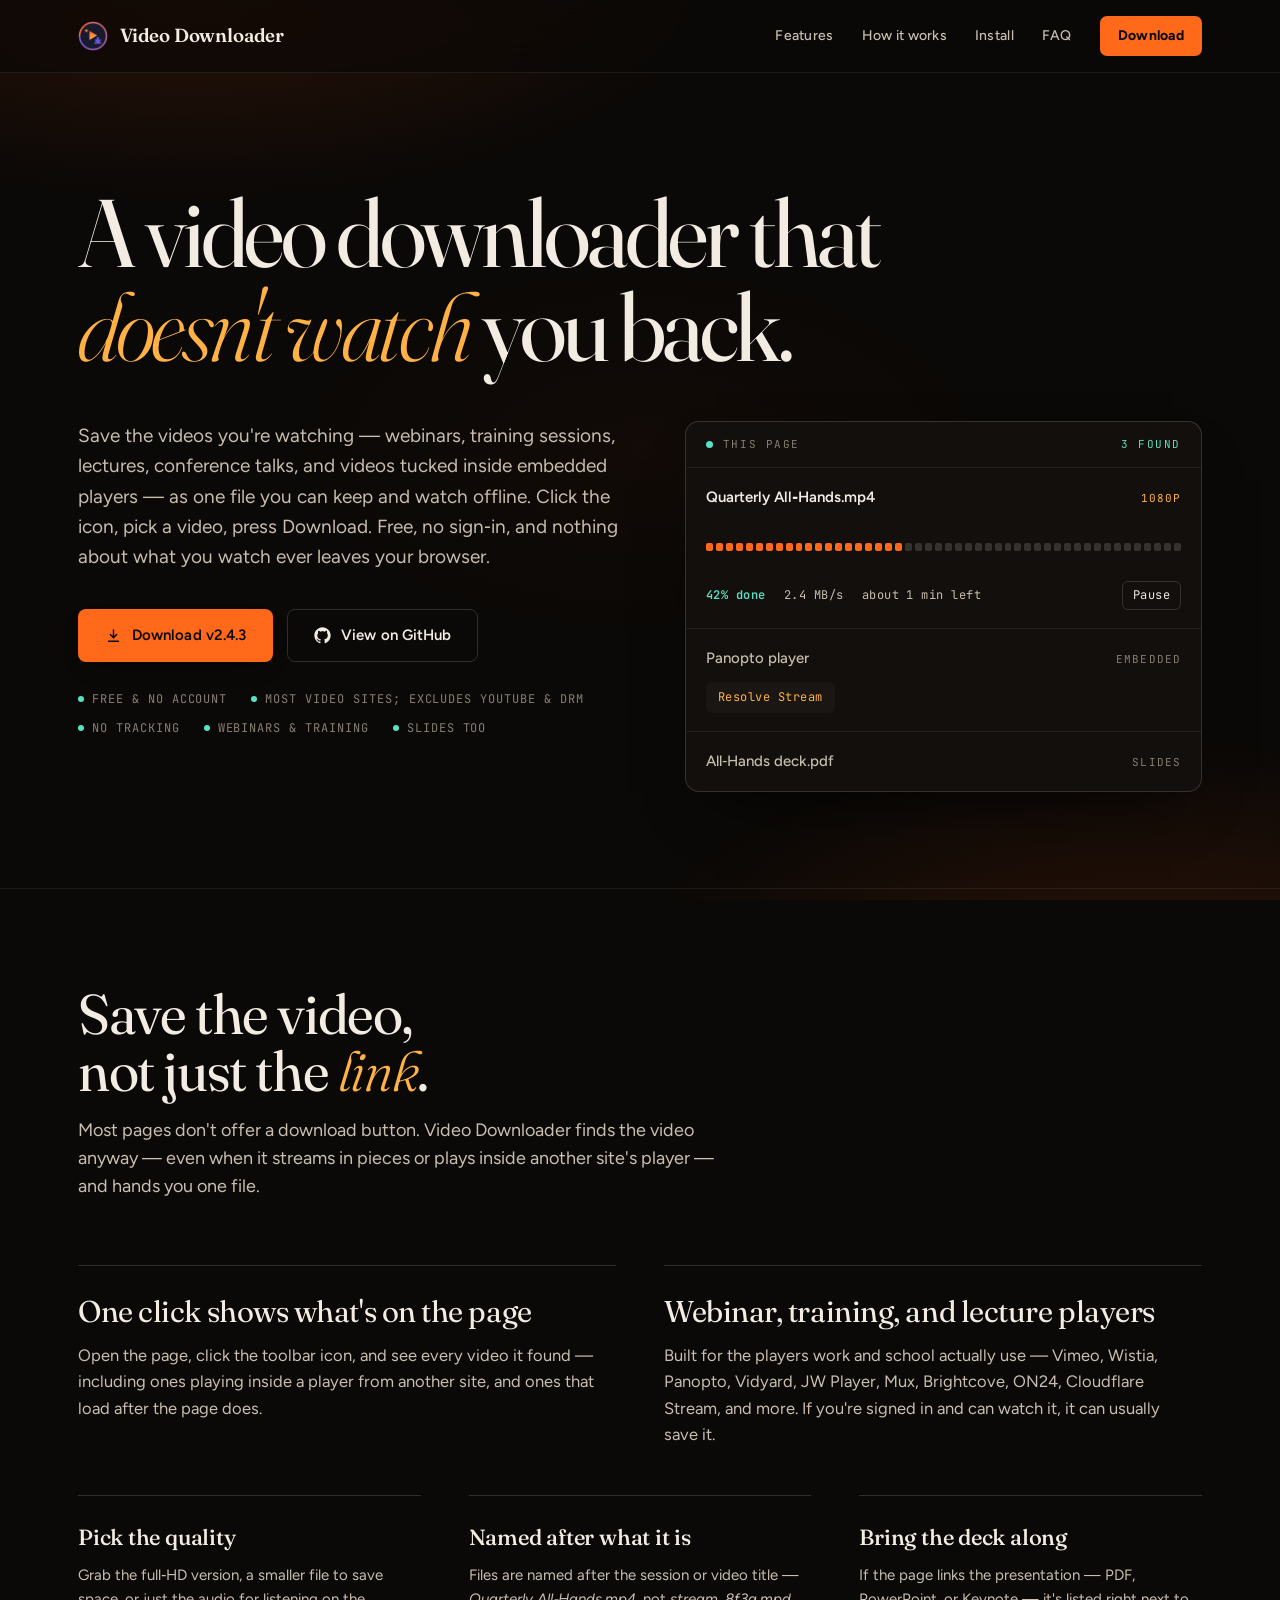
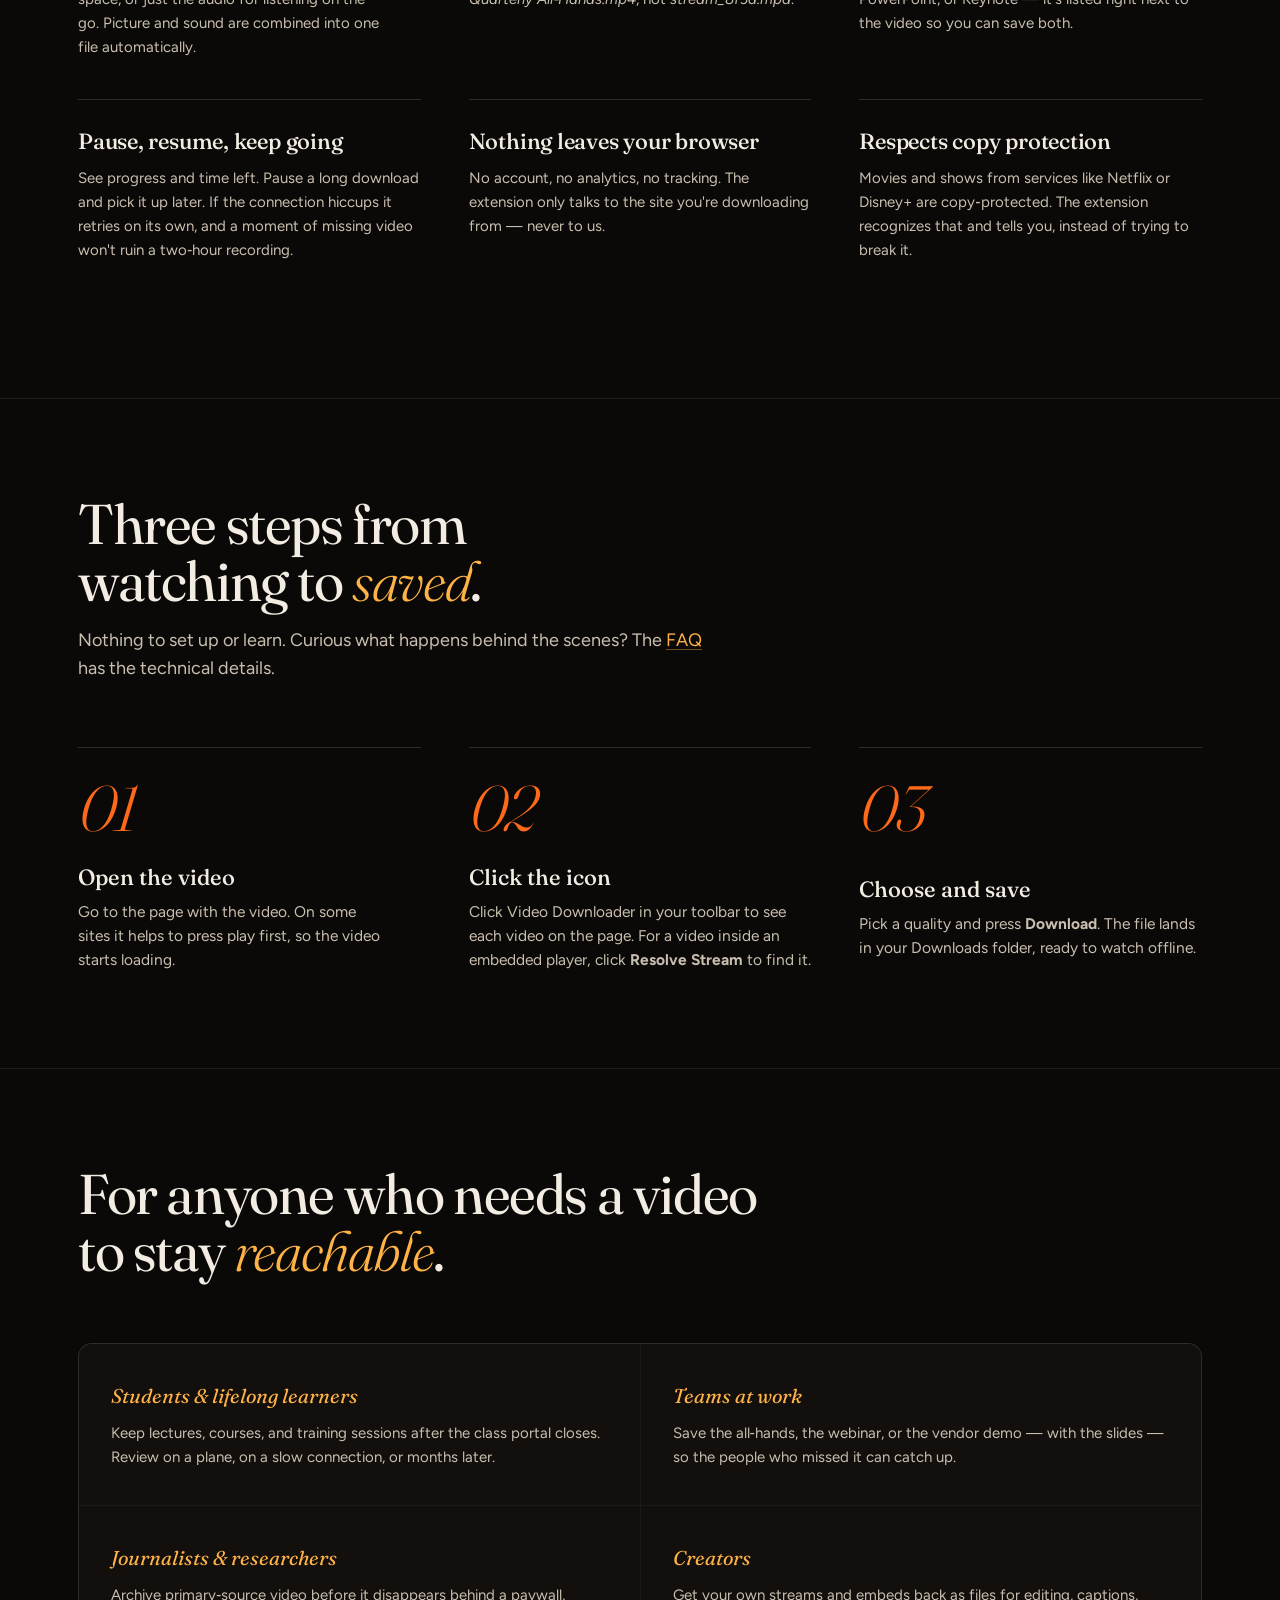
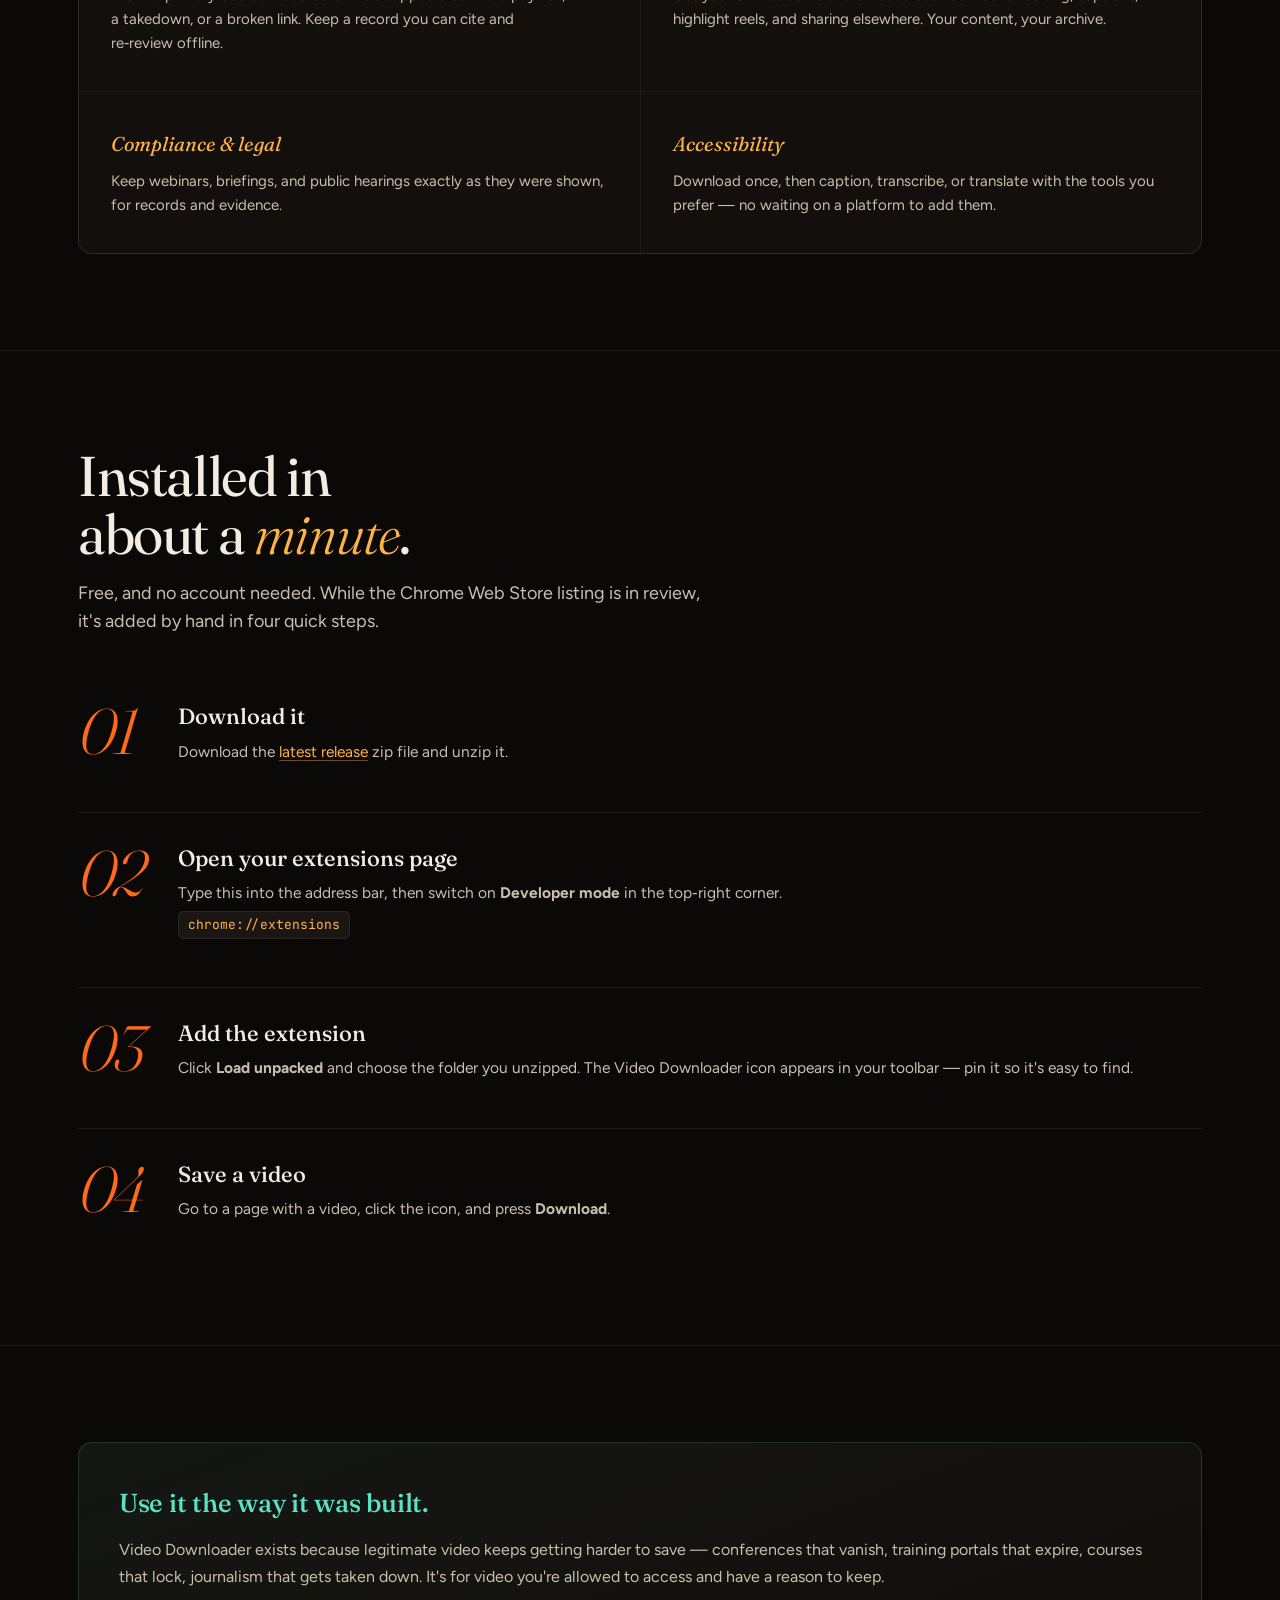
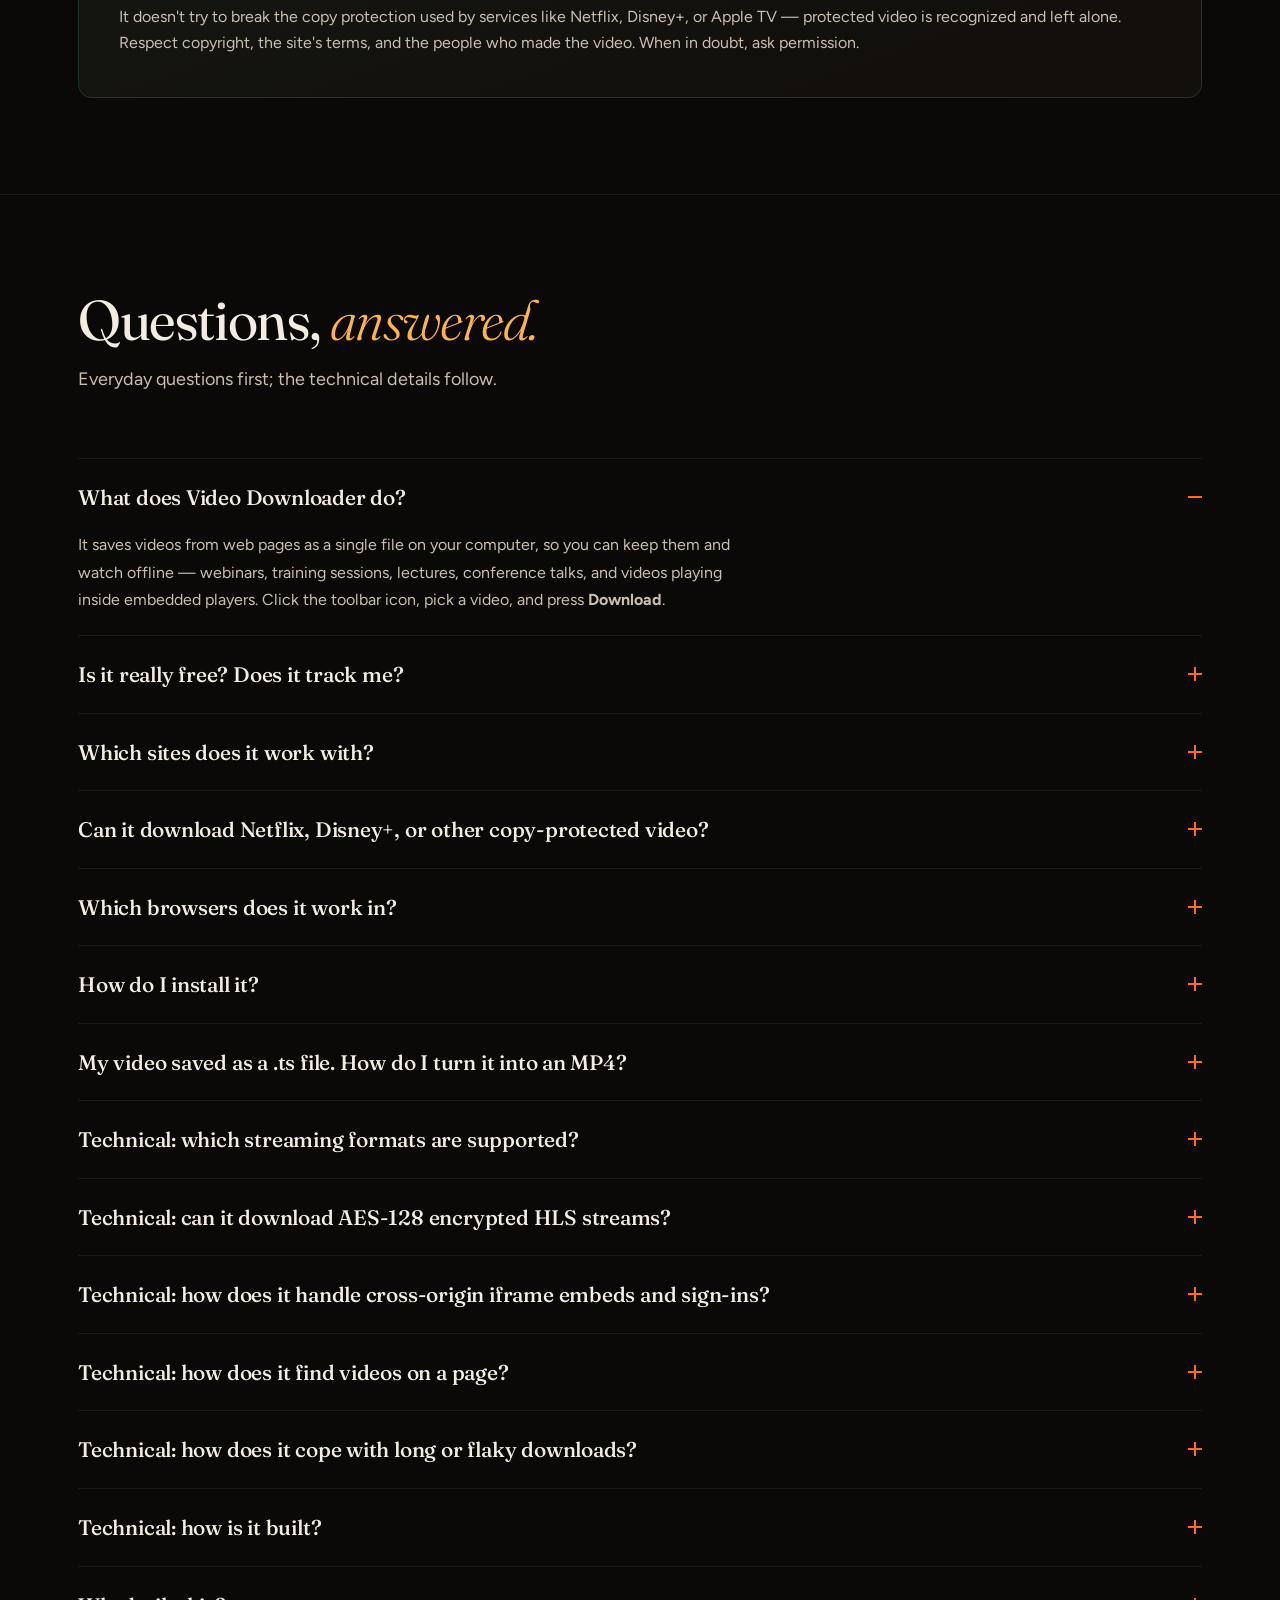
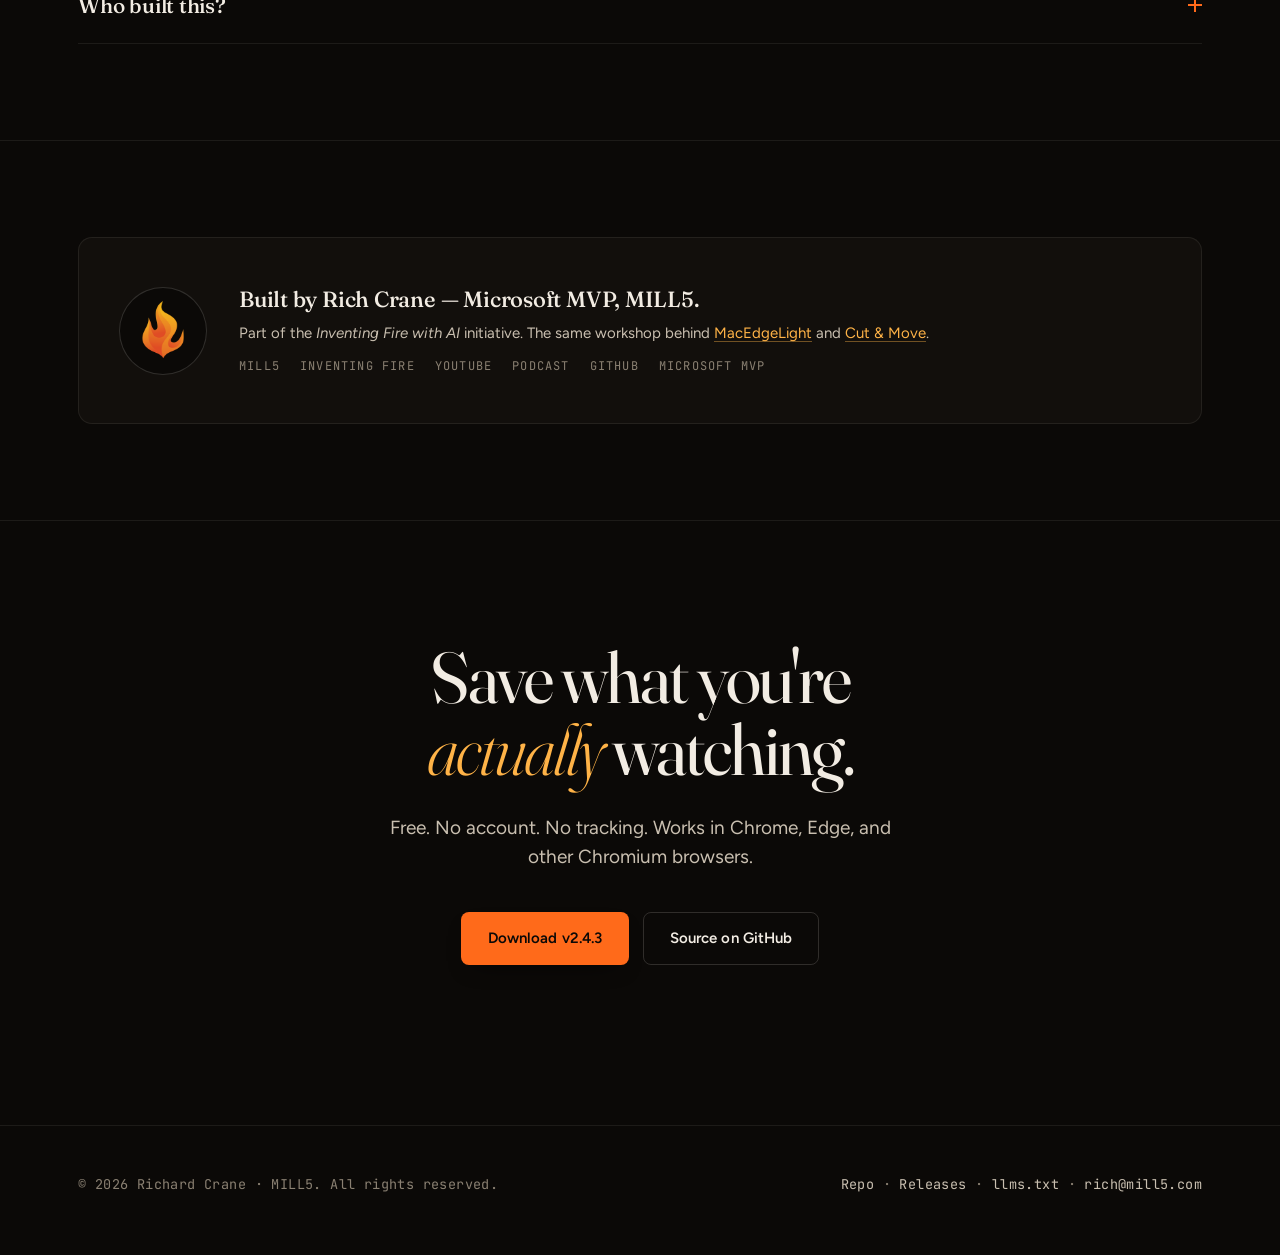
==== docs/index.html @ 234db811 "Update site dateModified and sitemap lastmod for v2.4.3" ====
<!doctype html>
<html lang="en">
<head>
<meta charset="UTF-8">
<meta name="viewport" content="width=device-width, initial-scale=1.0">
<meta name="color-scheme" content="dark">

<!-- Primary SEO -->
<title>Video Downloader — Save Videos From Web Pages, Free & Private | Chrome Extension by Rich Crane</title>
<meta name="description" content="Free Chrome extension that saves the videos you watch on the web — webinars, training sessions, lectures, and embedded players like Vimeo, Wistia, and Panopto — as one file you can keep and watch offline. No account, no tracking. Built by Microsoft MVP Rich Crane.">
<meta name="keywords" content="video downloader, chrome extension video downloader, HLS downloader, m3u8 downloader, DASH downloader, mpd downloader, AES-128 HLS decryption, iframe video download, Medius video downloader, ON24 video downloader, DASH to MP4, mpd to mp4, Vimeo embed downloader, Mux stream downloader, Wistia downloader, Brightcove downloader, HLS to MP4, video stream capture, offline video archive, manifest v3 extension, Widevine detection, PlayReady detection, FairPlay detection, Rich Crane, Richard Crane, MILL5, Inventing Fire with AI, Microsoft MVP">
<meta name="author" content="Richard Crane">
<meta name="robots" content="index, follow, max-snippet:-1, max-image-preview:large, max-video-preview:-1">
<meta name="theme-color" content="#0b0907">
<meta name="application-name" content="Video Downloader">
<link rel="canonical" href="https://chiefinnovator.github.io/videodownloader/">
<link rel="sitemap" type="application/xml" href="https://chiefinnovator.github.io/videodownloader/sitemap.xml">
<link rel="alternate" type="text/plain" title="llms.txt" href="https://chiefinnovator.github.io/videodownloader/llms.txt">

<!-- Geo / Language targeting -->
<link rel="alternate" hreflang="en" href="https://chiefinnovator.github.io/videodownloader/">
<link rel="alternate" hreflang="x-default" href="https://chiefinnovator.github.io/videodownloader/">
<meta name="geo.region" content="US">
<meta name="geo.placename" content="United States">
<meta name="language" content="en">

<!-- Favicons -->
<link rel="icon" type="image/png" sizes="128x128" href="icons/icon128.png">
<link rel="icon" type="image/png" sizes="48x48" href="icons/icon48.png">
<link rel="icon" type="image/png" sizes="16x16" href="icons/icon16.png">
<link rel="apple-touch-icon" href="icons/icon128.png">

<!-- Open Graph -->
<meta property="og:type" content="website">
<meta property="og:site_name" content="Video Downloader">
<meta property="og:title" content="Video Downloader — Save Videos From Web Pages, Free & Private">
<meta property="og:description" content="Save webinars, training sessions, lectures, and embedded videos as one offline file. Free Chrome extension — no account, no tracking. By Rich Crane.">
<meta property="og:url" content="https://chiefinnovator.github.io/videodownloader/">
<meta property="og:image" content="https://chiefinnovator.github.io/videodownloader/images/og-card.png">
<meta property="og:image:secure_url" content="https://chiefinnovator.github.io/videodownloader/images/og-card.png">
<meta property="og:image:type" content="image/png">
<meta property="og:image:width" content="1200">
<meta property="og:image:height" content="630">
<meta property="og:image:alt" content="Video Downloader — Chrome extension capturing HLS and DASH streams, by Rich Crane, MILL5, Inventing Fire with AI.">
<meta property="og:locale" content="en_US">

<!-- Twitter Card -->
<meta name="twitter:card" content="summary_large_image">
<meta name="twitter:site" content="@chiefinnovator">
<meta name="twitter:creator" content="@chiefinnovator">
<meta name="twitter:title" content="Video Downloader — Save Videos From Web Pages, Free & Private">
<meta name="twitter:description" content="Save webinars, training sessions, lectures, and embedded videos as one offline file. Free Chrome extension — no account, no tracking. By Rich Crane.">
<meta name="twitter:image" content="https://chiefinnovator.github.io/videodownloader/images/og-card.png">
<meta name="twitter:image:alt" content="Video Downloader — Chrome extension capturing HLS and DASH streams.">

<!-- Structured Data: SoftwareApplication -->
<script type="application/ld+json">
{
  "@context": "https://schema.org",
  "@type": "SoftwareApplication",
  "name": "Video Downloader",
  "alternateName": "Inventing Fire Video Downloader",
  "description": "A Chrome (Manifest V3) extension that detects HTML5 video, HLS (.m3u8), DASH (.mpd), AES‑128 encrypted streams, fMP4/CMAF HLS, and cross‑origin iframe embeds — resolving Vimeo, Wistia, JW Player, Mux, Cloudflare Stream, Vidyard, and Panopto embeds through each platform's own player API — then downloads them for offline viewing. Includes segment‑level progress, automatic retries that skip a briefly unavailable segment, pause/resume/cancel, JWT and cookie authentication forwarding, and DRM detection for Widevine, PlayReady, and FairPlay.",
  "softwareVersion": "2.4.3",
  "applicationCategory": "BrowserApplication",
  "applicationSubCategory": "Chrome Extension",
  "operatingSystem": "Chrome 114+, Edge 114+, Brave, Arc, Vivaldi (any Chromium browser supporting Manifest V3)",
  "offers": {
    "@type": "Offer",
    "price": "0",
    "priceCurrency": "USD"
  },
  "author": {
    "@type": "Person",
    "name": "Richard Crane",
    "url": "https://mill5.com",
    "sameAs": [
      "https://mvp.microsoft.com/en-US/MVP/profile/10ce0bc0-7536-43f6-b28c-e9601a4a0d0d",
      "https://github.com/ChiefInnovator",
      "https://www.inventingfirewith.ai"
    ]
  },
  "publisher": {
    "@type": "Organization",
    "name": "MILL5",
    "url": "https://mill5.com"
  },
  "url": "https://chiefinnovator.github.io/videodownloader/",
  "downloadUrl": "https://github.com/ChiefInnovator/videodownloader/releases/latest",
  "installUrl": "https://chiefinnovator.github.io/videodownloader/#install",
  "releaseNotes": "https://github.com/ChiefInnovator/videodownloader/releases/tag/v2.4.3",
  "fileSize": "68 KB",
  "isAccessibleForFree": true,
  "datePublished": "2026-03-26",
  "dateModified": "2026-11-02",
  "softwareRequirements": "Chromium 114+ with Manifest V3 support",
  "featureList": [
    "Automatic HTML5 <video> element detection",
    "HLS (.m3u8) master and media playlist parsing",
    "fMP4 / CMAF HLS (EXT-X-MAP) saved as MP4, plus byte‑range (EXT-X-BYTERANGE) segments",
    "Platform API resolution for Vimeo, Wistia, JW Player, Mux, Cloudflare Stream, Vidyard, and Panopto embeds",
    "Signed‑URL CDN support: playlist tokens carried to segment and key requests",
    "Resilient downloads: retries with backoff, skips a briefly unavailable segment, strips Anvato/Uplynk ad segments",
    "Player‑config detection: JW Player, Video.js, Flowplayer, Next.js and Nuxt page data, <mux-player>, JSON‑LD embedUrl, twitter:player:stream",
    "Session‑titled filenames and linked slide‑deck downloads",
    "Audio‑only download (.m4a) from DASH streams, no re‑encoding",
    "Copy a video's direct link to the clipboard",
    "DASH (.mpd) parsing with video and audio muxed into a single MP4 (no re‑encoding)",
    "AES‑128 CBC segment decryption via Web Crypto API",
    "Cross‑origin iframe embed resolution with frame-scoped network discovery (Medius, ON24, Vimeo, Mux, Wistia, Brightcove, JW Player, Cloudflare Stream, Vidyard, Panopto)",
    "JWT token and session cookie authentication forwarding",
    "DRM detection for Widevine, PlayReady, FairPlay (skd://), and Adobe Access — detected and refused, never circumvented",
    "Quality selection for multi‑variant HLS and multi‑representation DASH",
    "Segment‑level download progress with pause, resume, and cancel",
    "SPA‑compatible detection via MutationObserver",
    "Configurable default format, quality, and download location",
    "No telemetry, no analytics, no third‑party dependencies"
  ]
}
</script>

<!-- Structured Data: Person -->
<script type="application/ld+json">
{
  "@context": "https://schema.org",
  "@type": "Person",
  "name": "Richard Crane",
  "givenName": "Richard",
  "familyName": "Crane",
  "alternateName": "Rich Crane",
  "jobTitle": "Microsoft MVP, Founder & Chief AI Officer at MILL5",
  "description": "Microsoft Most Valuable Professional and Founder of MILL5, a software consultancy specializing in cloud, AI, and developer tooling. Host of the Inventing Fire with AI podcast.",
  "url": "https://mill5.com",
  "sameAs": [
    "https://mill5.com",
    "https://www.inventingfirewith.ai",
    "https://mvp.microsoft.com/en-US/MVP/profile/10ce0bc0-7536-43f6-b28c-e9601a4a0d0d",
    "https://github.com/ChiefInnovator",
    "https://www.youtube.com/@InventingFirewithAI",
    "https://podcasts.apple.com/us/podcast/inventing-fire-with-ai/id1814411467"
  ],
  "worksFor": {
    "@type": "Organization",
    "name": "MILL5",
    "url": "https://mill5.com"
  },
  "award": "Microsoft Most Valuable Professional"
}
</script>

<!-- Structured Data: Organization -->
<script type="application/ld+json">
{
  "@context": "https://schema.org",
  "@type": "Organization",
  "name": "MILL5",
  "url": "https://mill5.com",
  "founder": { "@type": "Person", "name": "Richard Crane" },
  "description": "Software consultancy specializing in cloud, AI, and developer tooling."
}
</script>

<!-- Structured Data: FAQPage (AEO) -->
<script type="application/ld+json">
{
  "@context": "https://schema.org",
  "@type": "FAQPage",
  "mainEntity": [
    {
      "@type": "Question",
      "name": "What does Video Downloader do?",
      "acceptedAnswer": {
        "@type": "Answer",
        "text": "It saves videos from web pages as a single file on your computer, so you can keep them and watch offline — webinars, training sessions, lectures, conference talks, and videos playing inside embedded players. Click the toolbar icon, pick a video, and press Download."
      }
    },
    {
      "@type": "Question",
      "name": "Is it really free? Does it track me?",
      "acceptedAnswer": {
        "@type": "Answer",
        "text": "It's free, with no account, no ads, no analytics, and no tracking. Nothing about what you watch is sent anywhere — the extension only talks to the site you're downloading from, and everything else happens inside your browser. There is no server owned by the developer."
      }
    },
    {
      "@type": "Question",
      "name": "Which sites does it work with?",
      "acceptedAnswer": {
        "@type": "Answer",
        "text": "Most sites that play video right in the page, plus the embedded players common at work and school: Vimeo, Wistia, Panopto, Vidyard, JW Player, Mux, Brightcove, ON24, Cloudflare Stream, Microsoft Medius, and others. If you're signed in and can watch it, it can usually save it. YouTube isn't supported."
      }
    },
    {
      "@type": "Question",
      "name": "Can it download Netflix, Disney+, or other copy‑protected video?",
      "acceptedAnswer": {
        "@type": "Answer",
        "text": "No. Those services use copy protection (DRM such as Widevine, PlayReady, and FairPlay). Video Downloader recognizes it and tells you the video can't be saved — it never tries to get around it. It's meant for video you're allowed to access and have a reason to keep."
      }
    },
    {
      "@type": "Question",
      "name": "Which browsers does it work in?",
      "acceptedAnswer": {
        "@type": "Answer",
        "text": "Google Chrome and Microsoft Edge (version 114 or newer), plus Brave, Arc, Vivaldi, Opera, and other Chromium‑based browsers. Firefox and Safari aren't supported yet."
      }
    },
    {
      "@type": "Question",
      "name": "How do I install it?",
      "acceptedAnswer": {
        "@type": "Answer",
        "text": "Download the latest videodownloader-vX.Y.Z.zip from GitHub Releases and unzip it. Open chrome://extensions, turn on Developer mode, click Load unpacked, and choose the unzipped folder. The Video Downloader icon appears in your toolbar. A Chrome Web Store listing is in review."
      }
    },
    {
      "@type": "Question",
      "name": "My video saved as a .ts file. How do I turn it into an MP4?",
      "acceptedAnswer": {
        "@type": "Answer",
        "text": "Some streams save as MPEG‑TS (.ts); most players, such as VLC, open them as‑is. Other streams, including DASH and fMP4/CMAF HLS, save straight to MP4. To convert a .ts file without losing quality, run ffmpeg -i input.ts -c copy output.mp4 — it repackages the file in seconds without re‑encoding."
      }
    },
    {
      "@type": "Question",
      "name": "Technical: which streaming formats are supported?",
      "acceptedAnswer": {
        "@type": "Answer",
        "text": "HLS (.m3u8) master and media playlists, including fMP4/CMAF playlists with #EXT-X-MAP init segments (saved as MP4) and #EXT-X-BYTERANGE segments fetched with HTTP Range requests. DASH (.mpd) with SegmentTemplate, SegmentTimeline, SegmentList, and SegmentBase — the chosen video representation and the best audio track are muxed into a single fragmented MP4 in the browser, with no re‑encoding and no ffmpeg. Direct files (MP4, WebM, and others) download as‑is. For live HLS, the segments currently in the playlist window are captured."
      }
    },
    {
      "@type": "Question",
      "name": "Technical: can it download AES‑128 encrypted HLS streams?",
      "acceptedAnswer": {
        "@type": "Answer",
        "text": "Yes. When a playlist declares #EXT-X-KEY METHOD=AES-128, the extension fetches the key, takes the IV from the playlist or derives it from the media sequence number, and decrypts each segment with AES‑CBC through the browser's Web Crypto API (crypto.subtle) — no WASM, no server. SAMPLE‑AES, FairPlay skd:// keys, PlayReady/Widevine KEYFORMATs, and Adobe Access (#EXT-X-FAXS-CM) are treated as DRM and refused."
      }
    },
    {
      "@type": "Question",
      "name": "Technical: how does it handle cross‑origin iframe embeds and sign‑ins?",
      "acceptedAnswer": {
        "@type": "Answer",
        "text": "The content script runs in every frame and classifies each <iframe> by domain (Medius, ON24, Vimeo, Mux, Wistia, Brightcove, JW Player, Cloudflare Stream, Vidyard, Panopto, and more) and by path (/embed/, /video/, /player/). For Vimeo, Wistia, JW Player, Mux, Cloudflare Stream, Vidyard, and Panopto it asks the platform's own public player API for the manifest — the approach the open‑source yt‑dlp project uses — fetched from inside the embed's frame so the platform sees its own cookies and origin. Otherwise it falls back to manifests captured from network traffic, then to parsing the embed page's HTML. JWT tokens from the iframe URL and session cookies (chrome.cookies) are forwarded on manifest, segment, and key requests; tokens stay in memory only."
      }
    },
    {
      "@type": "Question",
      "name": "Technical: how does it find videos on a page?",
      "acceptedAnswer": {
        "@type": "Answer",
        "text": "In layers: network interception (chrome.webRequest) of video MIME types and .m3u8/.mpd manifests; <video>, <source>, <object>, and <embed> elements; og:video (including extension‑less URLs typed by og:video:type), twitter:player:stream, and JSON‑LD VideoObject contentUrl/embedUrl; data-* attributes; media URLs in inline player setup code (JW Player, Video.js, Flowplayer) and framework data (Next.js __NEXT_DATA__, Nuxt); and <mux-player> elements. A MutationObserver re‑scans single‑page apps and lazy‑loaded players."
      }
    },
    {
      "@type": "Question",
      "name": "Technical: how does it cope with long or flaky downloads?",
      "acceptedAnswer": {
        "@type": "Answer",
        "text": "Segments download six at a time through a fetch‑strategy chain (page context, content script, then service worker). Each segment retries up to five times with exponential backoff capped at 20 seconds. A segment that stays unavailable is skipped and reported instead of failing the whole file — never the first segment or an init segment, and at most 10% of a download. When a CDN signs only the playlist URL, its query‑string token is carried onto segment and key requests. Anvato and Uplynk ad segments are dropped. Downloads can be paused, resumed, and cancelled."
      }
    },
    {
      "@type": "Question",
      "name": "Technical: how is it built?",
      "acceptedAnswer": {
        "@type": "Answer",
        "text": "A Chrome Manifest V3 extension in plain JavaScript ES modules — no build step, no npm dependencies. A content script detects media in every frame; the service worker intercepts network traffic, resolves embeds, parses HLS and DASH manifests, and orchestrates downloads; a segment downloader fetches, decrypts, and assembles; a small JS muxer combines DASH video and audio into one MP4; chrome.downloads saves the result. See ARCHITECTURE.md for the full design."
      }
    },
    {
      "@type": "Question",
      "name": "Who built this?",
      "acceptedAnswer": {
        "@type": "Answer",
        "text": "Video Downloader was built by Rich Crane, a Microsoft Most Valuable Professional, Founder and Chief AI Officer of MILL5, and host of the Inventing Fire with AI podcast. It is part of the Inventing Fire with AI initiative exploring what can be built with AI‑assisted development."
      }
    }
  ]
}
</script>

<!-- Structured Data: HowTo (AEO) -->
<script type="application/ld+json">
{
  "@context": "https://schema.org",
  "@type": "HowTo",
  "name": "How to download a cross‑origin iframe video stream with Video Downloader",
  "description": "Steps to detect and download a video embedded via a cross‑origin iframe (Medius, ON24, Vimeo, Mux, Wistia, Brightcove) using the Video Downloader Chrome extension.",
  "step": [
    { "@type": "HowToStep", "position": 1, "name": "Install", "text": "Download the latest release zip from GitHub Releases, unzip it, and load the folder with Load unpacked at chrome://extensions (Developer mode on)." },
    { "@type": "HowToStep", "position": 2, "name": "Navigate", "text": "Open the page containing the embedded video and click the Video Downloader toolbar icon." },
    { "@type": "HowToStep", "position": 3, "name": "Resolve", "text": "Under Embedded Streams, click Resolve Stream. The extension parses the embed, forwards your session cookies and any JWT token in the iframe URL, and expands the manifest." },
    { "@type": "HowToStep", "position": 4, "name": "Select quality", "text": "Pick a variant from the quality dropdown. If DRM is detected, the extension warns you and stops." },
    { "@type": "HowToStep", "position": 5, "name": "Download", "text": "Click Download. Watch segment‑level progress — pause, resume, or cancel at any time. The final file saves as .ts (HLS) or .mp4 (DASH, video and audio muxed)." }
  ]
}
</script>

<!-- Structured Data: BreadcrumbList -->
<script type="application/ld+json">
{
  "@context": "https://schema.org",
  "@type": "BreadcrumbList",
  "itemListElement": [
    { "@type": "ListItem", "position": 1, "name": "Inventing Fire with AI", "item": "https://www.inventingfirewith.ai/" },
    { "@type": "ListItem", "position": 2, "name": "Video Downloader", "item": "https://chiefinnovator.github.io/videodownloader/" }
  ]
}
</script>

<!-- Fonts: editorial serif display + neutral sans body + mono -->
<link rel="preconnect" href="https://fonts.googleapis.com">
<link rel="preconnect" href="https://fonts.gstatic.com" crossorigin>
<link href="https://fonts.googleapis.com/css2?family=Fraunces:ital,opsz,wght@0,9..144,300..900;1,9..144,300..900&family=Figtree:wght@300;400;500;600;700;800&family=JetBrains+Mono:wght@400;500;600&display=swap" rel="stylesheet">

<style>
  :root {
    --ink: #0b0907;
    --ink-2: #120f0c;
    --ink-3: #1a1613;
    --bone: #f2ece3;
    --bone-dim: #c9bfb0;
    --bone-faint: #8a8072;
    --ember: #ff6a1a;
    --ember-2: #ffb347;
    --ember-deep: #c7430c;
    --signal: #5ae2c6;
    --line: rgba(242, 236, 227, 0.08);
    --line-strong: rgba(242, 236, 227, 0.16);
    --serif: "Fraunces", "Iowan Old Style", "Palatino", "Times New Roman", serif;
    --sans: "Figtree", -apple-system, BlinkMacSystemFont, system-ui, sans-serif;
    --mono: "JetBrains Mono", ui-monospace, "SF Mono", Menlo, Consolas, monospace;
  }

  * { box-sizing: border-box; }
  html { scroll-behavior: smooth; -webkit-text-size-adjust: 100%; }
  body {
    margin: 0;
    font-family: var(--sans);
    background: var(--ink);
    color: var(--bone);
    line-height: 1.55;
    font-size: 17px;
    -webkit-font-smoothing: antialiased;
    text-rendering: optimizeLegibility;
    overflow-x: hidden;
  }

  /* Film grain + scanline atmosphere */
  body::before {
    content: "";
    position: fixed;
    inset: 0;
    background:
      radial-gradient(ellipse 70% 50% at 15% -10%, rgba(199, 67, 12, 0.22), transparent 65%),
      radial-gradient(ellipse 60% 40% at 90% 110%, rgba(199, 67, 12, 0.18), transparent 70%),
      radial-gradient(ellipse 40% 30% at 50% 50%, rgba(199, 67, 12, 0.04), transparent 70%);
    pointer-events: none;
    z-index: 0;
  }
  body::after {
    content: "";
    position: fixed;
    inset: 0;
    background-image:
      repeating-linear-gradient(
        to bottom,
        transparent 0px,
        transparent 2px,
        rgba(0, 0, 0, 0.18) 3px,
        transparent 4px
      );
    mix-blend-mode: overlay;
    pointer-events: none;
    opacity: 0.35;
    z-index: 2;
  }

  main, nav, footer { position: relative; z-index: 1; }
  a { color: inherit; }
  main p a {
    color: var(--ember-2);
    text-decoration-color: rgba(255, 179, 71, 0.4);
    text-underline-offset: 3px;
    transition: text-decoration-color 0.2s;
  }
  main p a:hover { text-decoration-color: var(--ember-2); }
  :focus-visible {
    outline: 2px solid var(--ember-2);
    outline-offset: 3px;
    border-radius: 4px;
  }
  h1, h2, h3, h4 { text-wrap: balance; }
  p { text-wrap: pretty; }

  .skip-link {
    position: absolute;
    left: 16px;
    top: -60px;
    z-index: 100;
    padding: 10px 16px;
    background: var(--bone);
    color: var(--ink);
    border-radius: 6px;
    font-weight: 600;
    text-decoration: none;
  }
  .skip-link:focus { top: 12px; }
  #top { scroll-margin-top: 90px; }

  .container {
    max-width: 1180px;
    margin: 0 auto;
    padding: 0 28px;
  }

  /* Nav */
  nav {
    position: sticky;
    top: 0;
    z-index: 50;
    backdrop-filter: saturate(160%) blur(18px);
    -webkit-backdrop-filter: saturate(160%) blur(18px);
    background: rgba(11, 9, 7, 0.72);
    border-bottom: 1px solid var(--line);
  }
  .nav-inner {
    display: flex;
    align-items: center;
    justify-content: space-between;
    padding-block: 16px;
  }
  .logo {
    display: flex;
    align-items: center;
    gap: 12px;
    font-family: var(--serif);
    font-weight: 600;
    font-variation-settings: "opsz" 32;
    letter-spacing: -0.01em;
    font-size: 19px;
    text-decoration: none;
    color: var(--bone);
  }
  .logo-mark {
    width: 30px; height: 30px;
    display: block;
    border-radius: 50%;
  }
  .nav-links { display: flex; gap: 28px; align-items: center; }
  .nav-links a {
    color: var(--bone-dim);
    text-decoration: none;
    font-size: 14px;
    font-weight: 500;
    letter-spacing: 0.02em;
    transition: color 0.2s;
  }
  .nav-links a:hover { color: var(--bone); }
  .nav-cta {
    background: var(--ember);
    color: var(--ink) !important;
    padding: 9px 18px;
    border-radius: 7px;
    font-weight: 700 !important;
    transition: background 0.2s;
  }
  .nav-cta:hover { background: var(--ember-2); }
  @media (max-width: 780px) {
    .nav-links a:not(.nav-cta) { display: none; }
  }

  /* Hero */
  .hero {
    padding: 112px 0 96px;
    position: relative;
  }
  .hero h1 {
    font-family: var(--serif);
    font-variation-settings: "opsz" 144, "SOFT" 0;
    font-size: clamp(44px, 8vw, 96px);
    font-weight: 400;
    line-height: 0.98;
    letter-spacing: -0.035em;
    margin: 0 0 48px;
    color: var(--bone);
  }
  .hero h1 em {
    font-style: italic;
    font-weight: 300;
    color: var(--ember-2);
  }
  .hero-grid {
    display: grid;
    grid-template-columns: minmax(0, 1.05fr) minmax(0, 1fr);
    gap: 64px;
    align-items: start;
  }
  .hero-sub {
    font-family: var(--sans);
    font-size: clamp(17px, 1.6vw, 19px);
    font-weight: 400;
    color: var(--bone-dim);
    max-width: 60ch;
    margin: 0 0 36px;
    line-height: 1.6;
  }
  .hero-cta {
    display: flex;
    gap: 14px;
    flex-wrap: wrap;
    align-items: center;
  }
  .btn {
    display: inline-flex;
    align-items: center;
    gap: 10px;
    padding: 14px 26px;
    border-radius: 8px;
    font-family: var(--sans);
    font-size: 15px;
    font-weight: 600;
    letter-spacing: 0.005em;
    text-decoration: none;
    transition: transform 0.2s cubic-bezier(0.16, 1, 0.3, 1), background 0.2s, border-color 0.2s;
    border: 1px solid transparent;
    cursor: pointer;
  }
  .btn-primary {
    background: var(--ember);
    color: var(--ink);
    box-shadow: 0 10px 24px -14px rgba(0, 0, 0, 0.9);
  }
  .btn-primary:hover { background: var(--ember-2); transform: translateY(-1px); }
  .btn-secondary {
    background: transparent;
    color: var(--bone);
    border: 1px solid var(--line-strong);
  }
  .btn-secondary:hover { border-color: var(--bone-dim); background: rgba(242, 236, 227, 0.04); }
  .btn:active { transform: translateY(0); }
  .btn svg { width: 17px; height: 17px; flex-shrink: 0; }

  .hero-meta {
    display: flex;
    gap: 10px 24px;
    margin: 28px 0 0;
    padding: 0;
    list-style: none;
    flex-wrap: wrap;
    font-family: var(--mono);
    font-size: 12px;
    letter-spacing: 0.08em;
    text-transform: uppercase;
    color: var(--bone-faint);
  }
  .hero-meta li { display: inline-flex; align-items: center; gap: 8px; }
  .hero-meta li::before {
    content: "";
    width: 6px; height: 6px;
    background: var(--signal);
    border-radius: 50%;
  }

  /* Signal booth: schematic of the popup mid-capture */
  .booth {
    border: 1px solid var(--line-strong);
    border-radius: 14px;
    background: var(--ink-2);
    font-family: var(--mono);
    font-size: 12px;
    letter-spacing: 0.04em;
    color: var(--bone-dim);
    overflow: hidden;
    box-shadow: 0 30px 60px -30px rgba(0, 0, 0, 0.8);
  }
  .booth-head {
    display: flex;
    align-items: center;
    gap: 10px;
    padding: 14px 20px;
    border-bottom: 1px solid var(--line);
    text-transform: uppercase;
    letter-spacing: 0.14em;
    font-size: 11px;
    color: var(--bone-faint);
  }
  .booth-led {
    width: 7px; height: 7px;
    border-radius: 50%;
    background: var(--signal);
  }
  .booth-count { margin-left: auto; color: var(--signal); }
  .booth-list { list-style: none; margin: 0; padding: 0; }
  .booth-list li { padding: 18px 20px; border-top: 1px solid var(--line); }
  .booth-list li:first-child { border-top: none; }
  .booth-row {
    display: flex;
    justify-content: space-between;
    align-items: baseline;
    gap: 16px;
  }
  .booth-title {
    font-family: var(--sans);
    font-size: 15px;
    font-weight: 600;
    letter-spacing: 0;
    color: var(--bone);
    min-width: 0;
    overflow: hidden;
    text-overflow: ellipsis;
    white-space: nowrap;
  }
  .booth-tag {
    flex-shrink: 0;
    font-size: 11px;
    letter-spacing: 0.1em;
    text-transform: uppercase;
    color: var(--ember-2);
  }
  .booth-list li.is-muted .booth-title { color: var(--bone-dim); font-weight: 500; }
  .booth-list li.is-muted .booth-tag { color: var(--bone-faint); }
  .waveform {
    display: flex;
    gap: 3px;
    align-items: center;
    height: 44px;
    margin: 16px 0 12px;
  }
  .waveform span {
    flex: 1;
    min-width: 2px;
    height: 18%;
    border-radius: 2px;
    background: var(--line-strong);
  }
  .waveform span.on {
    background: var(--ember);
    animation: wave 1.6s ease-in-out infinite;
  }
  @keyframes wave {
    0%, 100% { height: 22%; }
    50% { height: 100%; }
  }
  .booth-readout {
    display: flex;
    flex-wrap: wrap;
    gap: 6px 18px;
    align-items: center;
    font-variant-numeric: tabular-nums;
  }
  .booth-readout b { color: var(--signal); font-weight: 600; }
  .booth-chip {
    margin-left: auto;
    padding: 4px 10px;
    border: 1px solid var(--line-strong);
    border-radius: 6px;
    color: var(--bone);
  }
  .booth-action {
    display: inline-block;
    margin-top: 12px;
    padding: 6px 12px;
    border-radius: 6px;
    background: var(--ink-3);
    color: var(--ember-2);
  }
  @media (max-width: 960px) {
    .hero { padding: 72px 0 72px; }
    .hero h1 { margin-bottom: 32px; }
    .hero-grid { grid-template-columns: 1fr; gap: 48px; }
  }

  /* Section heads */
  .section { padding: 96px 0; border-top: 1px solid var(--line); }
  .section-head { margin-bottom: 64px; max-width: 720px; }
  .section-title {
    font-family: var(--serif);
    font-variation-settings: "opsz" 72;
    font-size: clamp(32px, 4.4vw, 56px);
    font-weight: 400;
    line-height: 1.02;
    letter-spacing: -0.025em;
    margin: 0 0 18px;
    color: var(--bone);
  }
  .section-title em { font-style: italic; font-weight: 300; color: var(--ember-2); }
  .section-lede {
    font-size: 18px;
    color: var(--bone-dim);
    line-height: 1.55;
    max-width: 640px;
  }

  /* Features: hairline ledger, not cards */
  .features {
    display: grid;
    grid-template-columns: repeat(6, minmax(0, 1fr));
    column-gap: 48px;
  }
  .feature {
    grid-column: span 2;
    padding: 28px 0 40px;
    border-top: 1px solid var(--line-strong);
  }
  .feature.lead { grid-column: span 3; padding-bottom: 48px; }
  .feature h3 {
    font-family: var(--serif);
    font-variation-settings: "opsz" 24;
    font-size: 22px;
    font-weight: 500;
    letter-spacing: -0.01em;
    margin: 0 0 12px;
    line-height: 1.2;
  }
  .feature.lead h3 {
    font-variation-settings: "opsz" 48;
    font-size: clamp(24px, 2.4vw, 30px);
    font-weight: 400;
    letter-spacing: -0.015em;
  }
  .feature p { margin: 0; color: var(--bone-dim); font-size: 15px; line-height: 1.6; max-width: 52ch; }
  .feature.lead p { font-size: 16.5px; }
  @media (max-width: 900px) {
    .features { grid-template-columns: 1fr 1fr; }
    .feature, .feature.lead { grid-column: span 1; }
  }
  @media (max-width: 620px) {
    .features { grid-template-columns: 1fr; }
    .feature { padding-bottom: 28px; }
  }

  /* Use cases */
  .usecases { display: grid; grid-template-columns: repeat(2, 1fr); gap: 1px; background: var(--line); border: 1px solid var(--line); border-radius: 14px; overflow: hidden; }
  .usecase { background: var(--ink-2); padding: 36px 32px; }
  .usecase h3 {
    font-family: var(--serif);
    font-style: italic;
    font-weight: 400;
    font-size: 20px;
    margin: 0 0 10px;
    color: var(--ember-2);
  }
  .usecase p { margin: 0; color: var(--bone-dim); font-size: 15px; line-height: 1.6; }
  @media (max-width: 780px) { .usecases { grid-template-columns: 1fr; } }

  /* Install steps */
  .steps { counter-reset: step; display: grid; gap: 20px; }
  .step {
    display: grid;
    grid-template-columns: 72px 1fr;
    gap: 28px;
    align-items: start;
    padding: 28px 0;
    border-top: 1px solid var(--line);
  }
  .step:first-child { border-top: none; padding-top: 0; }
  .step-num {
    font-family: var(--serif);
    font-variation-settings: "opsz" 144;
    font-size: 64px;
    font-weight: 300;
    font-style: italic;
    line-height: 1;
    color: var(--ember);
    letter-spacing: -0.04em;
  }
  .step h3 { font-family: var(--serif); font-size: 22px; font-weight: 500; margin: 0 0 6px; }
  .step p { margin: 0; color: var(--bone-dim); font-size: 15.5px; }
  .step code {
    display: inline-block;
    font-family: var(--mono);
    font-size: 13px;
    background: var(--ink-3);
    color: var(--ember-2);
    padding: 3px 9px;
    border-radius: 5px;
    margin: 6px 6px 0 0;
    border: 1px solid var(--line);
  }
  /* Short sequences read across, not down */
  .steps-row { grid-template-columns: repeat(3, minmax(0, 1fr)); gap: 0 48px; }
  .steps-row .step,
  .steps-row .step:first-child {
    grid-template-columns: 1fr;
    gap: 20px;
    padding: 28px 0 0;
    border-top: 1px solid var(--line-strong);
  }
  @media (max-width: 900px) {
    .steps-row { grid-template-columns: 1fr; }
    .steps-row .step,
    .steps-row .step:first-child { grid-template-columns: 56px 1fr; padding-bottom: 8px; }
    .steps-row .step-num { font-size: 48px; }
  }
  @media (max-width: 620px) {
    .step { grid-template-columns: 56px 1fr; gap: 20px; }
    .step-num { font-size: 48px; }
  }

  /* FAQ */
  .faq details {
    border-top: 1px solid var(--line);
    padding: 22px 0;
  }
  .faq details:last-of-type { border-bottom: 1px solid var(--line); }
  .faq summary {
    cursor: pointer;
    list-style: none;
    display: flex;
    justify-content: space-between;
    align-items: flex-start;
    gap: 24px;
    font-family: var(--serif);
    font-size: 21px;
    font-weight: 500;
    letter-spacing: -0.01em;
    color: var(--bone);
    transition: color 0.2s;
  }
  .faq summary:hover { color: var(--ember-2); }
  .faq summary::-webkit-details-marker { display: none; }
  .faq summary::after {
    content: "";
    width: 14px;
    height: 14px;
    margin-top: 9px;
    flex-shrink: 0;
    background:
      linear-gradient(var(--ember), var(--ember)) center / 14px 2px no-repeat,
      linear-gradient(var(--ember), var(--ember)) center / 2px 14px no-repeat;
    transition: background-size 0.25s cubic-bezier(0.16, 1, 0.3, 1);
  }
  .faq details[open] summary::after { background-size: 14px 2px, 2px 0; }
  .faq details p {
    margin: 18px 0 0;
    color: var(--bone-dim);
    font-size: 16px;
    line-height: 1.7;
    max-width: 68ch;
  }
  .faq details p code {
    font-family: var(--mono);
    font-size: 13.5px;
    background: var(--ink-3);
    color: var(--ember-2);
    padding: 2px 8px;
    border-radius: 5px;
    border: 1px solid var(--line);
  }

  /* Ethics block */
  .ethics {
    background: linear-gradient(160deg, rgba(90, 226, 198, 0.04) 0%, transparent 80%), var(--ink-2);
    border: 1px solid rgba(90, 226, 198, 0.16);
    border-radius: 14px;
    padding: 40px;
  }
  .ethics h3 {
    font-family: var(--serif);
    font-size: 26px;
    font-weight: 500;
    letter-spacing: -0.01em;
    margin: 0 0 14px;
    color: var(--signal);
  }
  .ethics p { margin: 0 0 14px; color: var(--bone-dim); font-size: 16px; line-height: 1.65; }
  .ethics p:last-child { margin-bottom: 0; }

  /* Author / footer */
  .author-block {
    display: grid;
    grid-template-columns: auto 1fr;
    gap: 32px;
    align-items: center;
    padding: 44px 40px;
    background: var(--ink-2);
    border: 1px solid var(--line);
    border-radius: 14px;
  }
  .author-block .avatar {
    width: 88px; height: 88px;
    border-radius: 50%;
    background: var(--ink);
    display: grid; place-items: center;
    border: 1px solid var(--line-strong);
  }
  .author-block h3 {
    font-family: var(--serif);
    font-size: 22px;
    font-weight: 500;
    margin: 0 0 6px;
    letter-spacing: -0.01em;
  }
  .author-block p { margin: 0 0 12px; color: var(--bone-dim); font-size: 15px; line-height: 1.55; }
  .author-links { display: flex; gap: 20px; flex-wrap: wrap; }
  .author-links a {
    font-family: var(--mono);
    font-size: 12px;
    letter-spacing: 0.1em;
    text-transform: uppercase;
    color: var(--bone-faint);
    text-decoration: none;
    border-bottom: 1px solid transparent;
    padding-bottom: 2px;
    transition: color 0.2s, border-color 0.2s;
  }
  .author-links a:hover { color: var(--ember-2); border-bottom-color: var(--ember-2); }
  @media (max-width: 640px) { .author-block { grid-template-columns: 1fr; text-align: center; } .author-links { justify-content: center; } }

  footer {
    border-top: 1px solid var(--line);
    padding: 48px 0 60px;
    margin-top: 60px;
  }
  footer .container { display: flex; justify-content: space-between; align-items: center; gap: 24px; flex-wrap: wrap; }
  footer p { margin: 0; color: var(--bone-faint); font-size: 13.5px; font-family: var(--mono); letter-spacing: 0.03em; }
  footer a { color: var(--bone-dim); text-decoration: none; }
  footer a:hover { color: var(--ember-2); }

  /* CTA block */
  .final-cta {
    text-align: center;
    padding: 120px 0 100px;
    border-top: 1px solid var(--line);
  }
  .final-cta h2 {
    font-family: var(--serif);
    font-variation-settings: "opsz" 144;
    font-size: clamp(40px, 6vw, 72px);
    font-weight: 400;
    line-height: 1;
    letter-spacing: -0.03em;
    margin: 0 0 28px;
  }
  .final-cta h2 em {
    font-style: italic;
    font-weight: 300;
    color: var(--ember-2);
  }
  .final-cta p {
    color: var(--bone-dim);
    font-size: 19px;
    max-width: 540px;
    margin: 0 auto 40px;
  }

  /* Selection + scrollbar */
  ::selection { background: var(--bone); color: var(--ink); }
  ::-webkit-scrollbar { width: 10px; height: 10px; }
  ::-webkit-scrollbar-track { background: var(--ink); }
  ::-webkit-scrollbar-thumb { background: var(--ink-3); border-radius: 8px; }
  ::-webkit-scrollbar-thumb:hover { background: var(--ember-deep); }

  @media (prefers-reduced-motion: reduce) {
    html { scroll-behavior: auto; }
    .waveform span.on { animation: none; }
    .waveform span.on { height: 70%; }
    .btn, .faq summary::after { transition: none; }
  }
</style>
</head>
<body>

<a class="skip-link" href="#top">Skip to content</a>
<nav>
  <div class="container nav-inner">
    <a class="logo" href="#top" aria-label="Video Downloader">
      <img class="logo-mark" src="icons/icon128.png" alt="" width="30" height="30">
      <span>Video Downloader</span>
    </a>
    <div class="nav-links">
      <a href="#features">Features</a>
      <a href="#how">How it works</a>
      <a href="#install">Install</a>
      <a href="#faq">FAQ</a>
      <a class="nav-cta" href="https://github.com/ChiefInnovator/videodownloader/releases/latest" rel="noopener">Download</a>
    </div>
  </div>
</nav>

<main id="top" tabindex="-1">

  <!-- HERO -->
  <section class="hero">
    <div class="container">
      <h1>A video downloader that <em>doesn't watch</em> you back.</h1>
      <div class="hero-grid">
        <div class="hero-copy">
          <p class="hero-sub">
            Save the videos you're watching — webinars, training sessions, lectures, conference talks, and videos tucked inside embedded players — as one file you can keep and watch offline. Click the icon, pick a video, press Download. Free, no sign‑in, and nothing about what you watch ever leaves your browser.
          </p>
          <div class="hero-cta">
            <a class="btn btn-primary" href="https://github.com/ChiefInnovator/videodownloader/releases/latest" rel="noopener">
              <svg viewBox="0 0 24 24" fill="none" stroke="currentColor" stroke-width="2" stroke-linecap="round" stroke-linejoin="round" aria-hidden="true"><path d="M12 4v11m0 0l-4.5-4.5M12 15l4.5-4.5M5 20h14"/></svg>
              Download v2.4.3
            </a>
            <a class="btn btn-secondary" href="https://github.com/ChiefInnovator/videodownloader" rel="noopener">
              <svg viewBox="0 0 24 24" fill="currentColor" aria-hidden="true"><path d="M12 .5C5.65.5.5 5.65.5 12c0 5.08 3.29 9.39 7.86 10.91.58.1.79-.25.79-.56v-2c-3.2.7-3.88-1.37-3.88-1.37-.53-1.34-1.29-1.7-1.29-1.7-1.05-.72.08-.7.08-.7 1.16.08 1.77 1.19 1.77 1.19 1.04 1.77 2.72 1.26 3.38.96.1-.75.41-1.26.74-1.55-2.55-.29-5.23-1.28-5.23-5.68 0-1.26.45-2.28 1.18-3.09-.12-.29-.51-1.46.11-3.05 0 0 .97-.31 3.18 1.18.92-.26 1.91-.39 2.9-.39.98 0 1.98.13 2.9.39 2.2-1.49 3.17-1.18 3.17-1.18.63 1.59.24 2.76.12 3.05.74.81 1.18 1.83 1.18 3.09 0 4.41-2.69 5.38-5.25 5.67.42.36.79 1.07.79 2.16v3.2c0 .31.21.67.8.56C20.22 21.39 23.5 17.08 23.5 12 23.5 5.65 18.35.5 12 .5z"/></svg>
              View on GitHub
            </a>
          </div>
          <ul class="hero-meta">
            <li>Free &amp; no account</li>
            <li>Most video sites; excludes YouTube &amp; DRM</li>
            <li>No tracking</li>
            <li>Webinars &amp; training</li>
            <li>Slides too</li>
          </ul>
        </div>

        <!-- Signal booth: an illustration of the popup mid-download, not a screenshot -->
        <div class="booth" aria-hidden="true">
          <div class="booth-head"><span class="booth-led"></span>This page<span class="booth-count">3 found</span></div>
          <ul class="booth-list">
            <li>
              <div class="booth-row"><span class="booth-title">Quarterly All‑Hands.mp4</span><span class="booth-tag">1080p</span></div>
              <div class="waveform" id="wave"></div>
              <div class="booth-readout"><b>42% done</b><span>2.4 MB/s</span><span>about 1 min left</span><span class="booth-chip">Pause</span></div>
            </li>
            <li class="is-muted">
              <div class="booth-row"><span class="booth-title">Panopto player</span><span class="booth-tag">Embedded</span></div>
              <span class="booth-action">Resolve Stream</span>
            </li>
            <li class="is-muted">
              <div class="booth-row"><span class="booth-title">All‑Hands deck.pdf</span><span class="booth-tag">Slides</span></div>
            </li>
          </ul>
        </div>
      </div>
    </div>
  </section>

  <!-- FEATURES -->
  <section class="section" id="features">
    <div class="container">
      <div class="section-head">
        <h2 class="section-title">Save the video,<br>not just the <em>link</em>.</h2>
        <p class="section-lede">Most pages don't offer a download button. Video Downloader finds the video anyway — even when it streams in pieces or plays inside another site's player — and hands you one file.</p>
      </div>

      <div class="features">
        <div class="feature lead">
          <h3>One click shows what's on the page</h3>
          <p>Open the page, click the toolbar icon, and see every video it found — including ones playing inside a player from another site, and ones that load after the page does.</p>
        </div>
        <div class="feature lead">
          <h3>Webinar, training, and lecture players</h3>
          <p>Built for the players work and school actually use — Vimeo, Wistia, Panopto, Vidyard, JW Player, Mux, Brightcove, ON24, Cloudflare Stream, and more. If you're signed in and can watch it, it can usually save it.</p>
        </div>
        <div class="feature">
          <h3>Pick the quality</h3>
          <p>Grab the full‑HD version, a smaller file to save space, or just the audio for listening on the go. Picture and sound are combined into one file automatically.</p>
        </div>
        <div class="feature">
          <h3>Named after what it is</h3>
          <p>Files are named after the session or video title — <i>Quarterly All‑Hands.mp4</i>, not <i>stream_8f3a.mpd</i>.</p>
        </div>
        <div class="feature">
          <h3>Bring the deck along</h3>
          <p>If the page links the presentation — PDF, PowerPoint, or Keynote — it's listed right next to the video so you can save both.</p>
        </div>
        <div class="feature">
          <h3>Pause, resume, keep going</h3>
          <p>See progress and time left. Pause a long download and pick it up later. If the connection hiccups it retries on its own, and a moment of missing video won't ruin a two‑hour recording.</p>
        </div>
        <div class="feature">
          <h3>Nothing leaves your browser</h3>
          <p>No account, no analytics, no tracking. The extension only talks to the site you're downloading from — never to us.</p>
        </div>
        <div class="feature">
          <h3>Respects copy protection</h3>
          <p>Movies and shows from services like Netflix or Disney+ are copy‑protected. The extension recognizes that and tells you, instead of trying to break it.</p>
        </div>
      </div>
    </div>
  </section>

  <!-- HOW IT WORKS -->
  <section class="section" id="how">
    <div class="container">
      <div class="section-head">
        <h2 class="section-title">Three steps from<br>watching to <em>saved</em>.</h2>
        <p class="section-lede">Nothing to set up or learn. Curious what happens behind the scenes? The <a href="#faq">FAQ</a> has the technical details.</p>
      </div>

      <div class="steps steps-row">
        <div class="step">
          <div class="step-num">01</div>
          <div>
            <h3>Open the video</h3>
            <p>Go to the page with the video. On some sites it helps to press play first, so the video starts loading.</p>
          </div>
        </div>
        <div class="step">
          <div class="step-num">02</div>
          <div>
            <h3>Click the icon</h3>
            <p>Click Video Downloader in your toolbar to see each video on the page. For a video inside an embedded player, click <b>Resolve Stream</b> to find it.</p>
          </div>
        </div>
        <div class="step">
          <div class="step-num">03</div>
          <div>
            <h3>Choose and save</h3>
            <p>Pick a quality and press <b>Download</b>. The file lands in your Downloads folder, ready to watch offline.</p>
          </div>
        </div>
      </div>
    </div>
  </section>

  <!-- USE CASES -->
  <section class="section" id="usecases">
    <div class="container">
      <div class="section-head">
        <h2 class="section-title">For anyone who needs a video<br>to stay <em>reachable</em>.</h2>
      </div>

      <div class="usecases">
        <div class="usecase">
          <h3>Students &amp; lifelong learners</h3>
          <p>Keep lectures, courses, and training sessions after the class portal closes. Review on a plane, on a slow connection, or months later.</p>
        </div>
        <div class="usecase">
          <h3>Teams at work</h3>
          <p>Save the all‑hands, the webinar, or the vendor demo — with the slides — so the people who missed it can catch up.</p>
        </div>
        <div class="usecase">
          <h3>Journalists &amp; researchers</h3>
          <p>Archive primary‑source video before it disappears behind a paywall, a takedown, or a broken link. Keep a record you can cite and re‑review offline.</p>
        </div>
        <div class="usecase">
          <h3>Creators</h3>
          <p>Get your own streams and embeds back as files for editing, captions, highlight reels, and sharing elsewhere. Your content, your archive.</p>
        </div>
        <div class="usecase">
          <h3>Compliance &amp; legal</h3>
          <p>Keep webinars, briefings, and public hearings exactly as they were shown, for records and evidence.</p>
        </div>
        <div class="usecase">
          <h3>Accessibility</h3>
          <p>Download once, then caption, transcribe, or translate with the tools you prefer — no waiting on a platform to add them.</p>
        </div>
      </div>
    </div>
  </section>

  <!-- INSTALL -->
  <section class="section" id="install">
    <div class="container">
      <div class="section-head">
        <h2 class="section-title">Installed in<br>about a <em>minute</em>.</h2>
        <p class="section-lede">Free, and no account needed. While the Chrome Web Store listing is in review, it's added by hand in four quick steps.</p>
      </div>

      <div class="steps">
        <div class="step">
          <div class="step-num">01</div>
          <div>
            <h3>Download it</h3>
            <p>Download the <a href="https://github.com/ChiefInnovator/videodownloader/releases/latest" rel="noopener">latest release</a> zip file and unzip it.</p>
          </div>
        </div>
        <div class="step">
          <div class="step-num">02</div>
          <div>
            <h3>Open your extensions page</h3>
            <p>Type this into the address bar, then switch on <b>Developer mode</b> in the top‑right corner.</p>
            <code>chrome://extensions</code>
          </div>
        </div>
        <div class="step">
          <div class="step-num">03</div>
          <div>
            <h3>Add the extension</h3>
            <p>Click <b>Load unpacked</b> and choose the folder you unzipped. The Video Downloader icon appears in your toolbar — pin it so it's easy to find.</p>
          </div>
        </div>
        <div class="step">
          <div class="step-num">04</div>
          <div>
            <h3>Save a video</h3>
            <p>Go to a page with a video, click the icon, and press <b>Download</b>.</p>
          </div>
        </div>
      </div>
    </div>
  </section>

  <!-- ETHICS -->
  <section class="section" id="ethics">
    <div class="container">
      <div class="ethics">
        <h3>Use it the way it was built.</h3>
        <p>
          Video Downloader exists because legitimate video keeps getting harder to save — conferences that vanish, training portals that expire, courses that lock, journalism that gets taken down. It's for video you're allowed to access and have a reason to keep.
        </p>
        <p>
          It doesn't try to break the copy protection used by services like Netflix, Disney+, or Apple TV — protected video is recognized and left alone. Respect copyright, the site's terms, and the people who made the video. When in doubt, ask permission.
        </p>
      </div>
    </div>
  </section>

  <!-- FAQ -->
  <section class="section" id="faq">
    <div class="container">
      <div class="section-head">
        <h2 class="section-title">Questions, <em>answered.</em></h2>
        <p class="section-lede">Everyday questions first; the technical details follow.</p>
      </div>

      <div class="faq">
        <details open>
          <summary>What does Video Downloader do?</summary>
          <p>It saves videos from web pages as a single file on your computer, so you can keep them and watch offline — webinars, training sessions, lectures, conference talks, and videos playing inside embedded players. Click the toolbar icon, pick a video, and press <b>Download</b>.</p>
        </details>
        <details>
          <summary>Is it really free? Does it track me?</summary>
          <p>It's free, with no account, no ads, no analytics, and no tracking. Nothing about what you watch is sent anywhere — the extension only talks to the site you're downloading from, and everything else happens inside your browser. There is no server owned by the developer.</p>
        </details>
        <details>
          <summary>Which sites does it work with?</summary>
          <p>Most sites that play video right in the page, plus the embedded players common at work and school: Vimeo, Wistia, Panopto, Vidyard, JW Player, Mux, Brightcove, ON24, Cloudflare Stream, Microsoft Medius, and others. If you're signed in and can watch it, it can usually save it. YouTube isn't supported.</p>
        </details>
        <details>
          <summary>Can it download Netflix, Disney+, or other copy‑protected video?</summary>
          <p>No. Those services use copy protection (DRM such as Widevine, PlayReady, and FairPlay). Video Downloader recognizes it and tells you the video can't be saved — it never tries to get around it. It's meant for video you're allowed to access and have a reason to keep.</p>
        </details>
        <details>
          <summary>Which browsers does it work in?</summary>
          <p>Google Chrome and Microsoft Edge (version 114 or newer), plus Brave, Arc, Vivaldi, Opera, and other Chromium‑based browsers. Firefox and Safari aren't supported yet.</p>
        </details>
        <details>
          <summary>How do I install it?</summary>
          <p>Download the latest <code>videodownloader-vX.Y.Z.zip</code> from <a href="https://github.com/ChiefInnovator/videodownloader/releases/latest" rel="noopener">GitHub Releases</a> and unzip it. Open <code>chrome://extensions</code>, turn on <b>Developer mode</b>, click <b>Load unpacked</b>, and choose the unzipped folder. The Video Downloader icon appears in your toolbar. A Chrome Web Store listing is in review.</p>
        </details>
        <details>
          <summary>My video saved as a .ts file. How do I turn it into an MP4?</summary>
          <p>Some streams save as MPEG‑TS (<code>.ts</code>); most players, such as VLC, open them as‑is. Other streams, including DASH and fMP4/CMAF HLS, save straight to MP4. To convert a <code>.ts</code> file without losing quality, run <code>ffmpeg -i input.ts -c copy output.mp4</code> — it repackages the file in seconds without re‑encoding.</p>
        </details>
        <details>
          <summary>Technical: which streaming formats are supported?</summary>
          <p>HLS (<code>.m3u8</code>) master and media playlists, including fMP4/CMAF playlists with <code>#EXT-X-MAP</code> init segments (saved as MP4) and <code>#EXT-X-BYTERANGE</code> segments fetched with HTTP Range requests. DASH (<code>.mpd</code>) with SegmentTemplate, SegmentTimeline, SegmentList, and SegmentBase — the chosen video representation and the best audio track are muxed into a single fragmented MP4 in the browser, with no re‑encoding and no ffmpeg. Direct files (MP4, WebM, and others) download as‑is. For live HLS, the segments currently in the playlist window are captured.</p>
        </details>
        <details>
          <summary>Technical: can it download AES‑128 encrypted HLS streams?</summary>
          <p>Yes. When a playlist declares <code>#EXT-X-KEY METHOD=AES-128</code>, the extension fetches the key, takes the IV from the playlist or derives it from the media sequence number, and decrypts each segment with AES‑CBC through the browser's Web Crypto API (<code>crypto.subtle</code>) — no WASM, no server. SAMPLE‑AES, FairPlay <code>skd://</code> keys, PlayReady/Widevine <code>KEYFORMAT</code>s, and Adobe Access (<code>#EXT-X-FAXS-CM</code>) are treated as DRM and refused.</p>
        </details>
        <details>
          <summary>Technical: how does it handle cross‑origin iframe embeds and sign‑ins?</summary>
          <p>The content script runs in every frame and classifies each <code>&lt;iframe&gt;</code> by domain (Medius, ON24, Vimeo, Mux, Wistia, Brightcove, JW Player, Cloudflare Stream, Vidyard, Panopto, and more) and by path (<code>/embed/</code>, <code>/video/</code>, <code>/player/</code>). For Vimeo, Wistia, JW Player, Mux, Cloudflare Stream, Vidyard, and Panopto it asks the platform's own public player API for the manifest — the approach the open‑source <code>yt‑dlp</code> project uses — fetched from inside the embed's frame so the platform sees its own cookies and origin. Otherwise it falls back to manifests captured from network traffic, then to parsing the embed page's HTML. JWT tokens from the iframe URL and session cookies (<code>chrome.cookies</code>) are forwarded on manifest, segment, and key requests; tokens stay in memory only.</p>
        </details>
        <details>
          <summary>Technical: how does it find videos on a page?</summary>
          <p>In layers: network interception (<code>chrome.webRequest</code>) of video MIME types and <code>.m3u8</code>/<code>.mpd</code> manifests; <code>&lt;video&gt;</code>, <code>&lt;source&gt;</code>, <code>&lt;object&gt;</code>, and <code>&lt;embed&gt;</code> elements; <code>og:video</code> (including extension‑less URLs typed by <code>og:video:type</code>), <code>twitter:player:stream</code>, and JSON‑LD VideoObject <code>contentUrl</code>/<code>embedUrl</code>; <code>data-*</code> attributes; media URLs in inline player setup code (JW Player, Video.js, Flowplayer) and framework data (Next.js <code>__NEXT_DATA__</code>, Nuxt); and <code>&lt;mux-player&gt;</code> elements. A MutationObserver re‑scans single‑page apps and lazy‑loaded players.</p>
        </details>
        <details>
          <summary>Technical: how does it cope with long or flaky downloads?</summary>
          <p>Segments download six at a time through a fetch‑strategy chain (page context, content script, then service worker). Each segment retries up to five times with exponential backoff capped at 20 seconds. A segment that stays unavailable is skipped and reported instead of failing the whole file — never the first segment or an init segment, and at most 10% of a download. When a CDN signs only the playlist URL, its query‑string token is carried onto segment and key requests. Anvato and Uplynk ad segments are dropped. Downloads can be paused, resumed, and cancelled.</p>
        </details>
        <details>
          <summary>Technical: how is it built?</summary>
          <p>A Chrome Manifest V3 extension in plain JavaScript ES modules — no build step, no npm dependencies. A content script detects media in every frame; the service worker intercepts network traffic, resolves embeds, parses HLS and DASH manifests, and orchestrates downloads; a segment downloader fetches, decrypts, and assembles; a small JS muxer combines DASH video and audio into one MP4; <code>chrome.downloads</code> saves the result. See <a href="https://github.com/ChiefInnovator/videodownloader/blob/main/docs/ARCHITECTURE.md" rel="noopener">ARCHITECTURE.md</a> for the full design.</p>
        </details>
        <details>
          <summary>Who built this?</summary>
          <p>Video Downloader was built by <b>Rich Crane</b>, a Microsoft Most Valuable Professional, Founder and Chief AI Officer of MILL5, and host of the <i>Inventing Fire with AI</i> podcast. It is part of the Inventing Fire with AI initiative exploring what can be built with AI‑assisted development.</p>
        </details>
      </div>
    </div>
  </section>

  <!-- AUTHOR -->
  <section class="section" id="author">
    <div class="container">
      <div class="author-block">
        <div class="avatar"><img src="images/inventing-fire-mark.png" alt="Inventing Fire with AI" width="60" height="60"></div>
        <div>
          <h3>Built by Rich Crane — Microsoft MVP, MILL5.</h3>
          <p>Part of the <i>Inventing Fire with AI</i> initiative. The same workshop behind <a href="https://chiefinnovator.github.io/macedgelight/">MacEdgeLight</a> and <a href="https://inventingfirewith.ai/cutandmove/">Cut &amp; Move</a>.</p>
          <div class="author-links">
            <a href="https://mill5.com" rel="noopener">MILL5</a>
            <a href="https://www.inventingfirewith.ai" rel="noopener">Inventing Fire</a>
            <a href="https://www.youtube.com/@InventingFirewithAI" rel="noopener">YouTube</a>
            <a href="https://podcasts.apple.com/us/podcast/inventing-fire-with-ai/id1814411467" rel="noopener">Podcast</a>
            <a href="https://github.com/ChiefInnovator" rel="noopener">GitHub</a>
            <a href="https://mvp.microsoft.com/en-US/MVP/profile/10ce0bc0-7536-43f6-b28c-e9601a4a0d0d" rel="noopener">Microsoft MVP</a>
          </div>
        </div>
      </div>
    </div>
  </section>

  <!-- FINAL CTA -->
  <section class="final-cta">
    <div class="container">
      <h2>Save what you're<br><em>actually</em> watching.</h2>
      <p>Free. No account. No tracking. Works in Chrome, Edge, and other Chromium browsers.</p>
      <div class="hero-cta" style="justify-content:center">
        <a class="btn btn-primary" href="https://github.com/ChiefInnovator/videodownloader/releases/latest" rel="noopener">Download v2.4.3</a>
        <a class="btn btn-secondary" href="https://github.com/ChiefInnovator/videodownloader" rel="noopener">Source on GitHub</a>
      </div>
    </div>
  </section>
</main>

<footer>
  <div class="container">
    <p>© 2026 Richard Crane · MILL5. All rights reserved.</p>
    <p><a href="https://github.com/ChiefInnovator/videodownloader">Repo</a> · <a href="https://github.com/ChiefInnovator/videodownloader/releases">Releases</a> · <a href="./llms.txt">llms.txt</a> · <a href="mailto:rich@mill5.com">rich@mill5.com</a></p>
  </div>
</footer>

<script>
  // Booth meter: one bar per segment, filled bars are segments already saved (42%)
  (function () {
    const el = document.getElementById('wave');
    if (!el) return;
    const N = 48;
    const done = Math.round(N * 0.42);
    for (let i = 0; i < N; i++) {
      const s = document.createElement('span');
      if (i < done) {
        s.className = 'on';
        s.style.animationDelay = ((i * 53) % 1600) + 'ms';
        s.style.animationDuration = (1200 + ((i * 97) % 800)) + 'ms';
      }
      el.appendChild(s);
    }
  })();
</script>

</body>
</html>
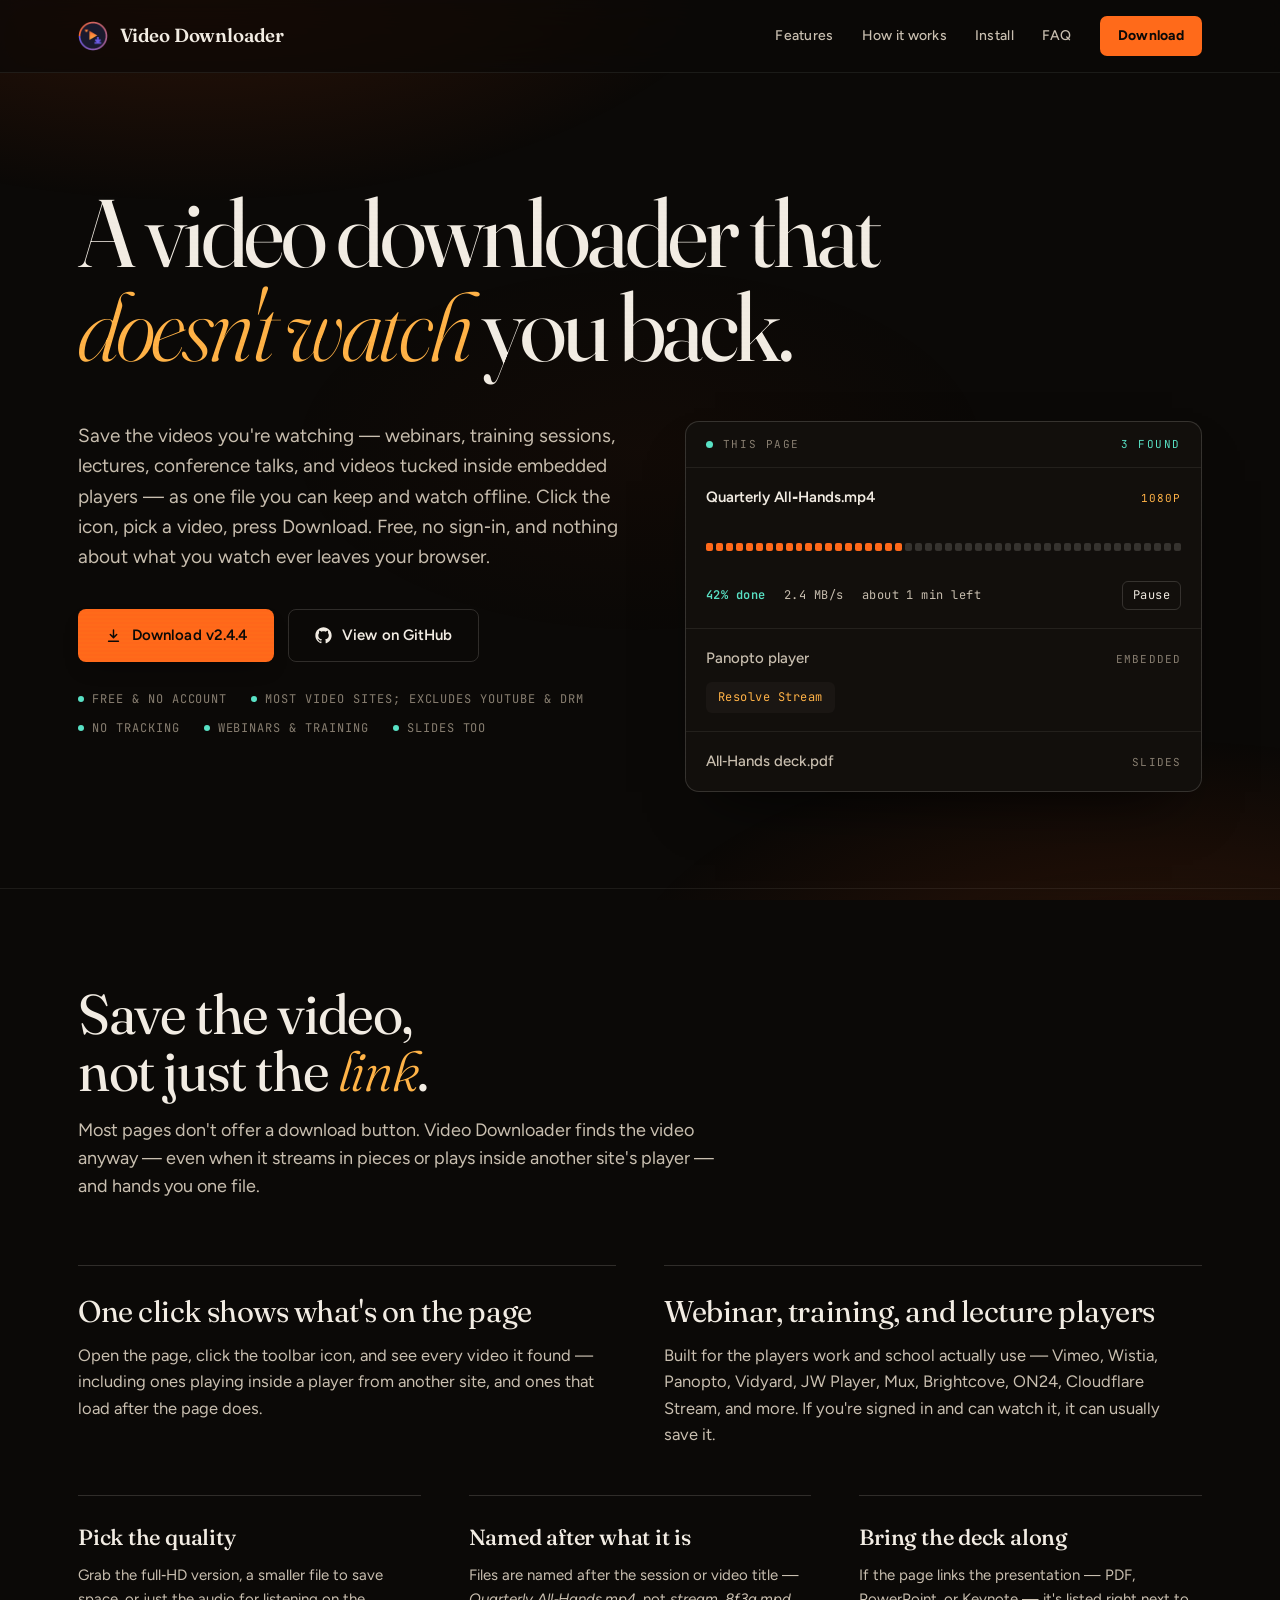
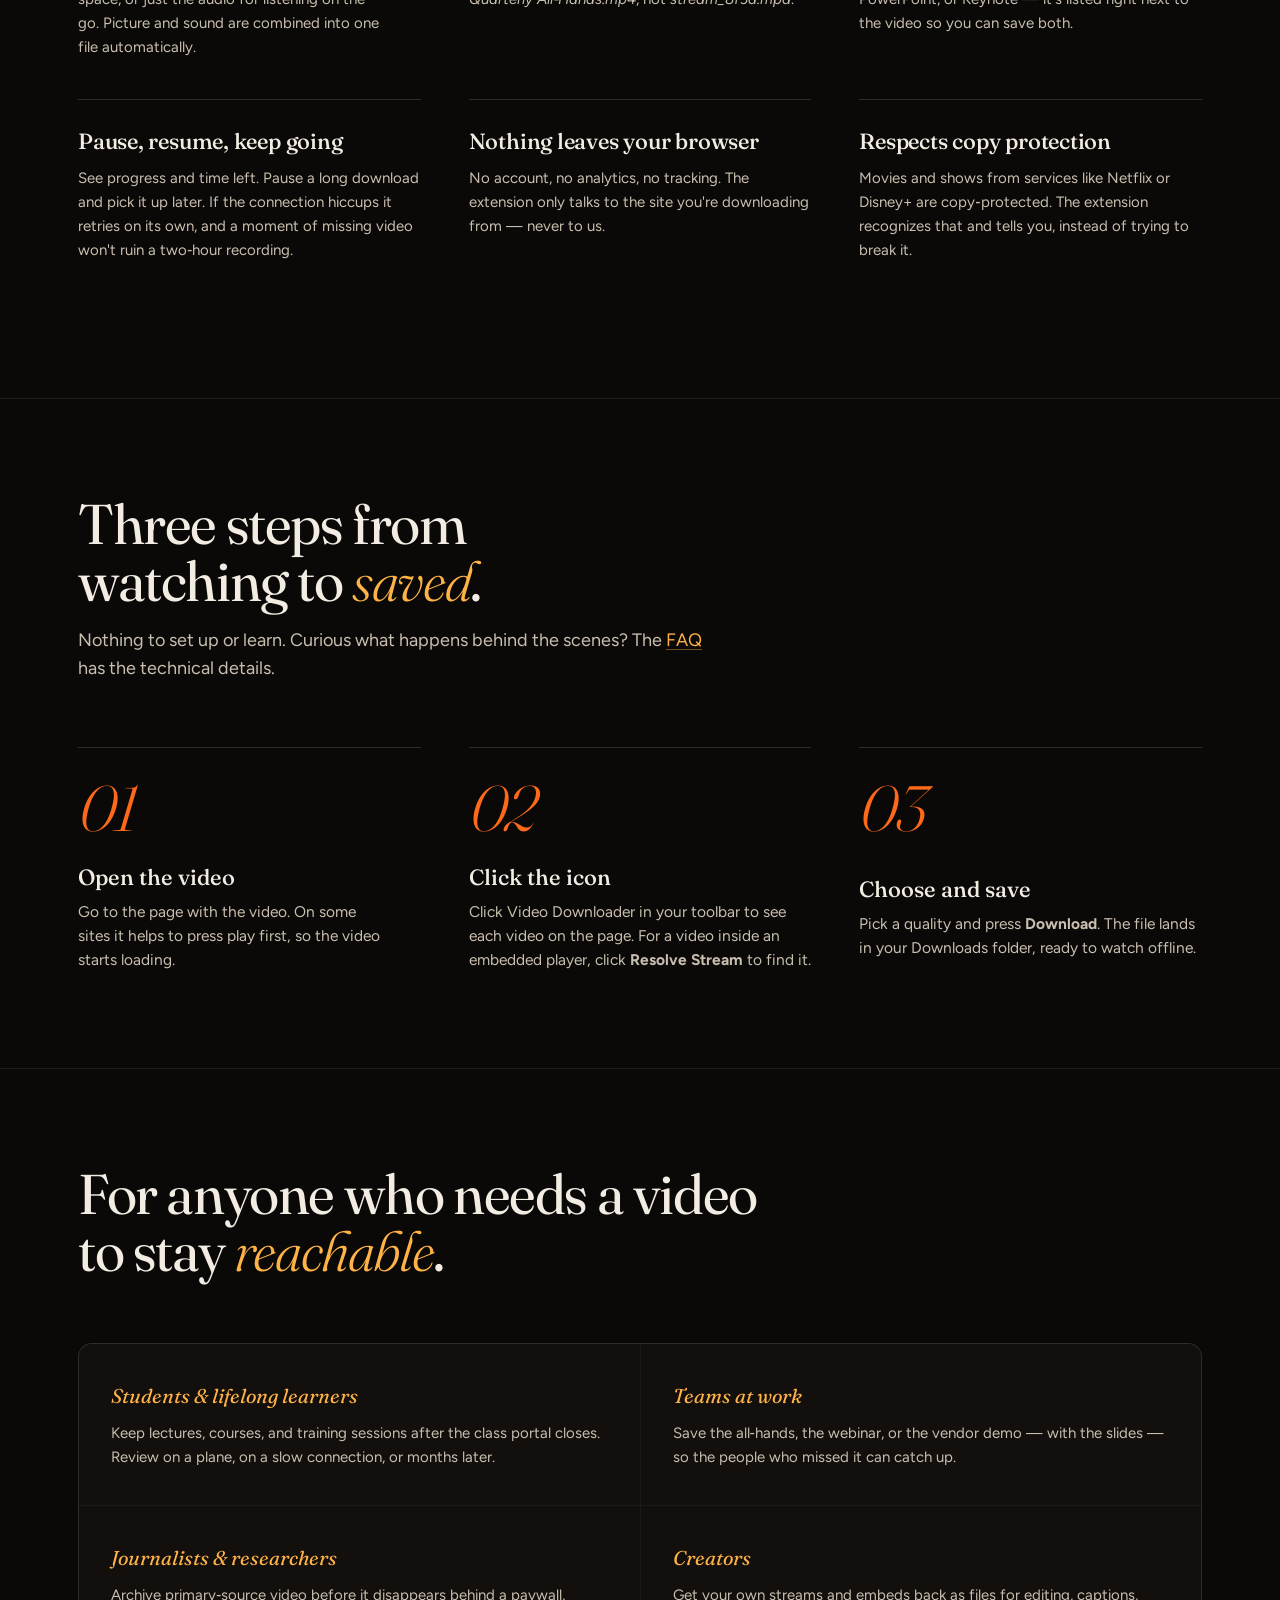
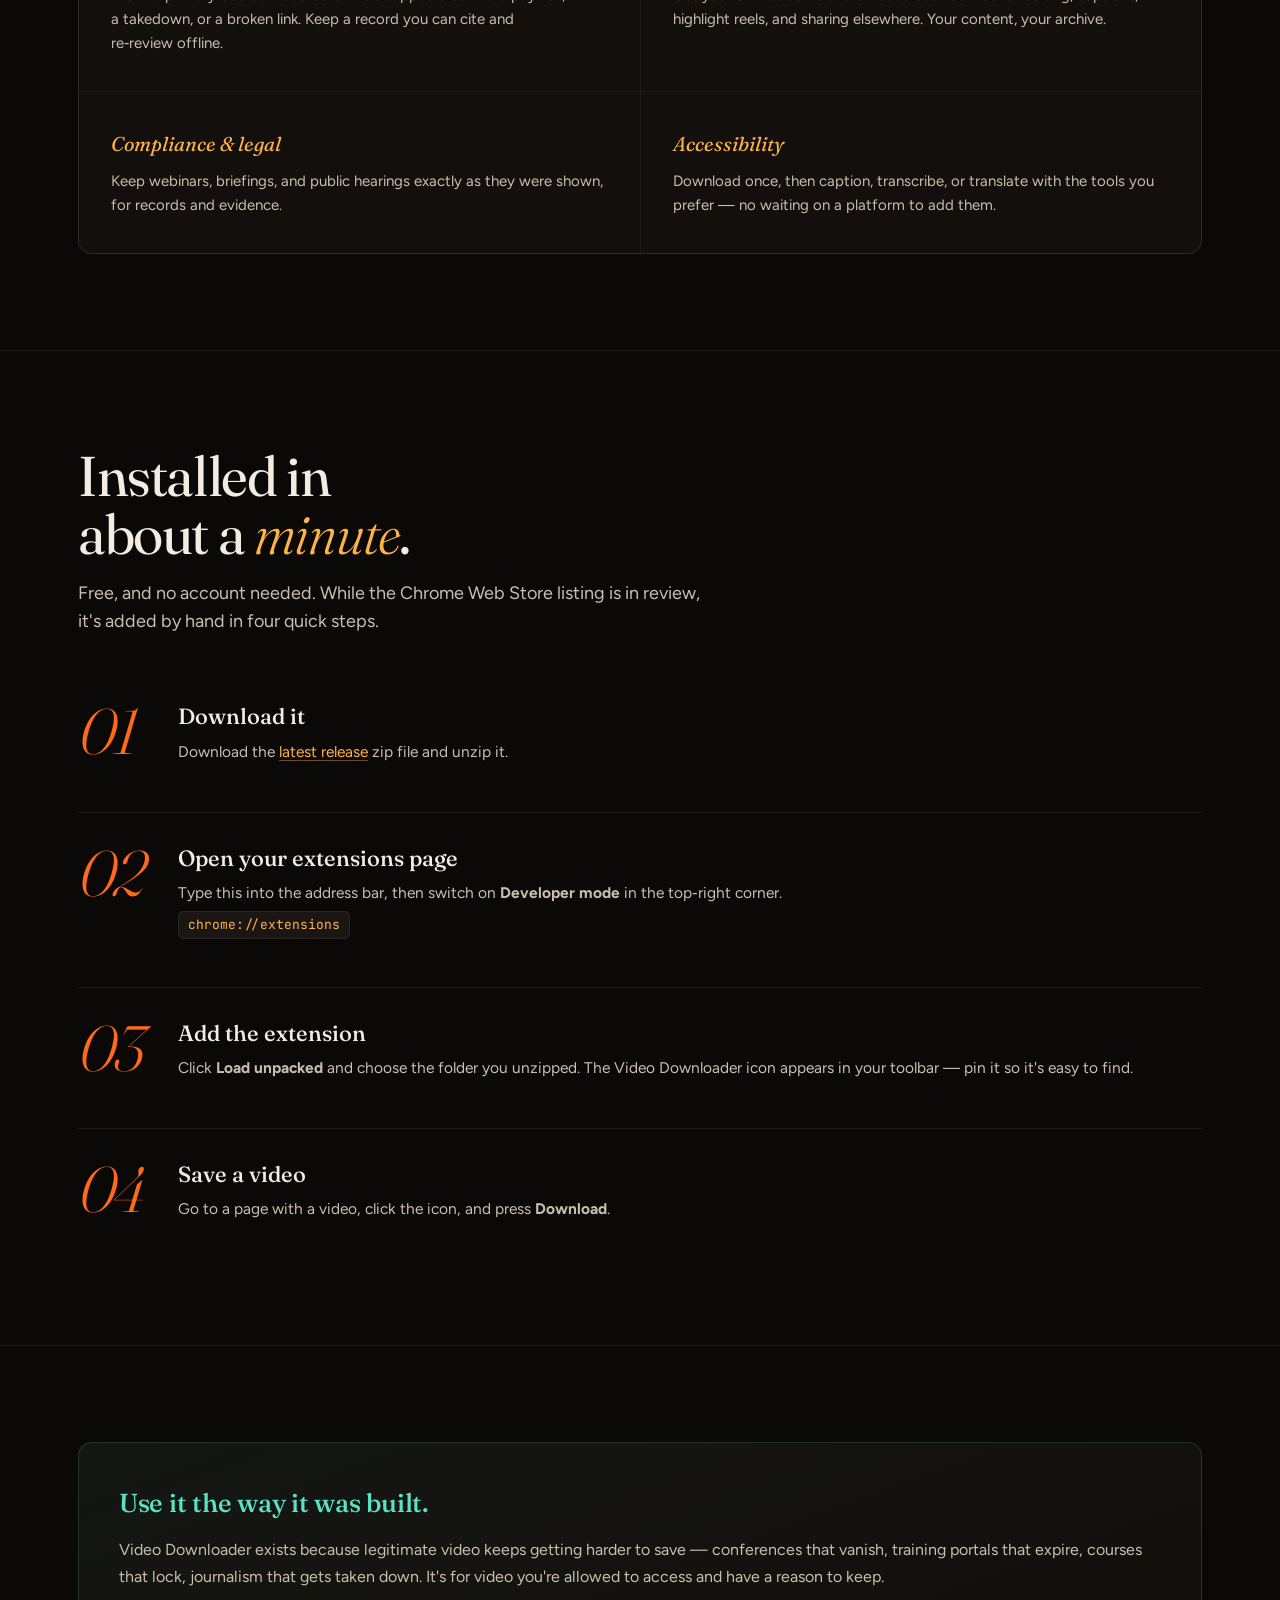
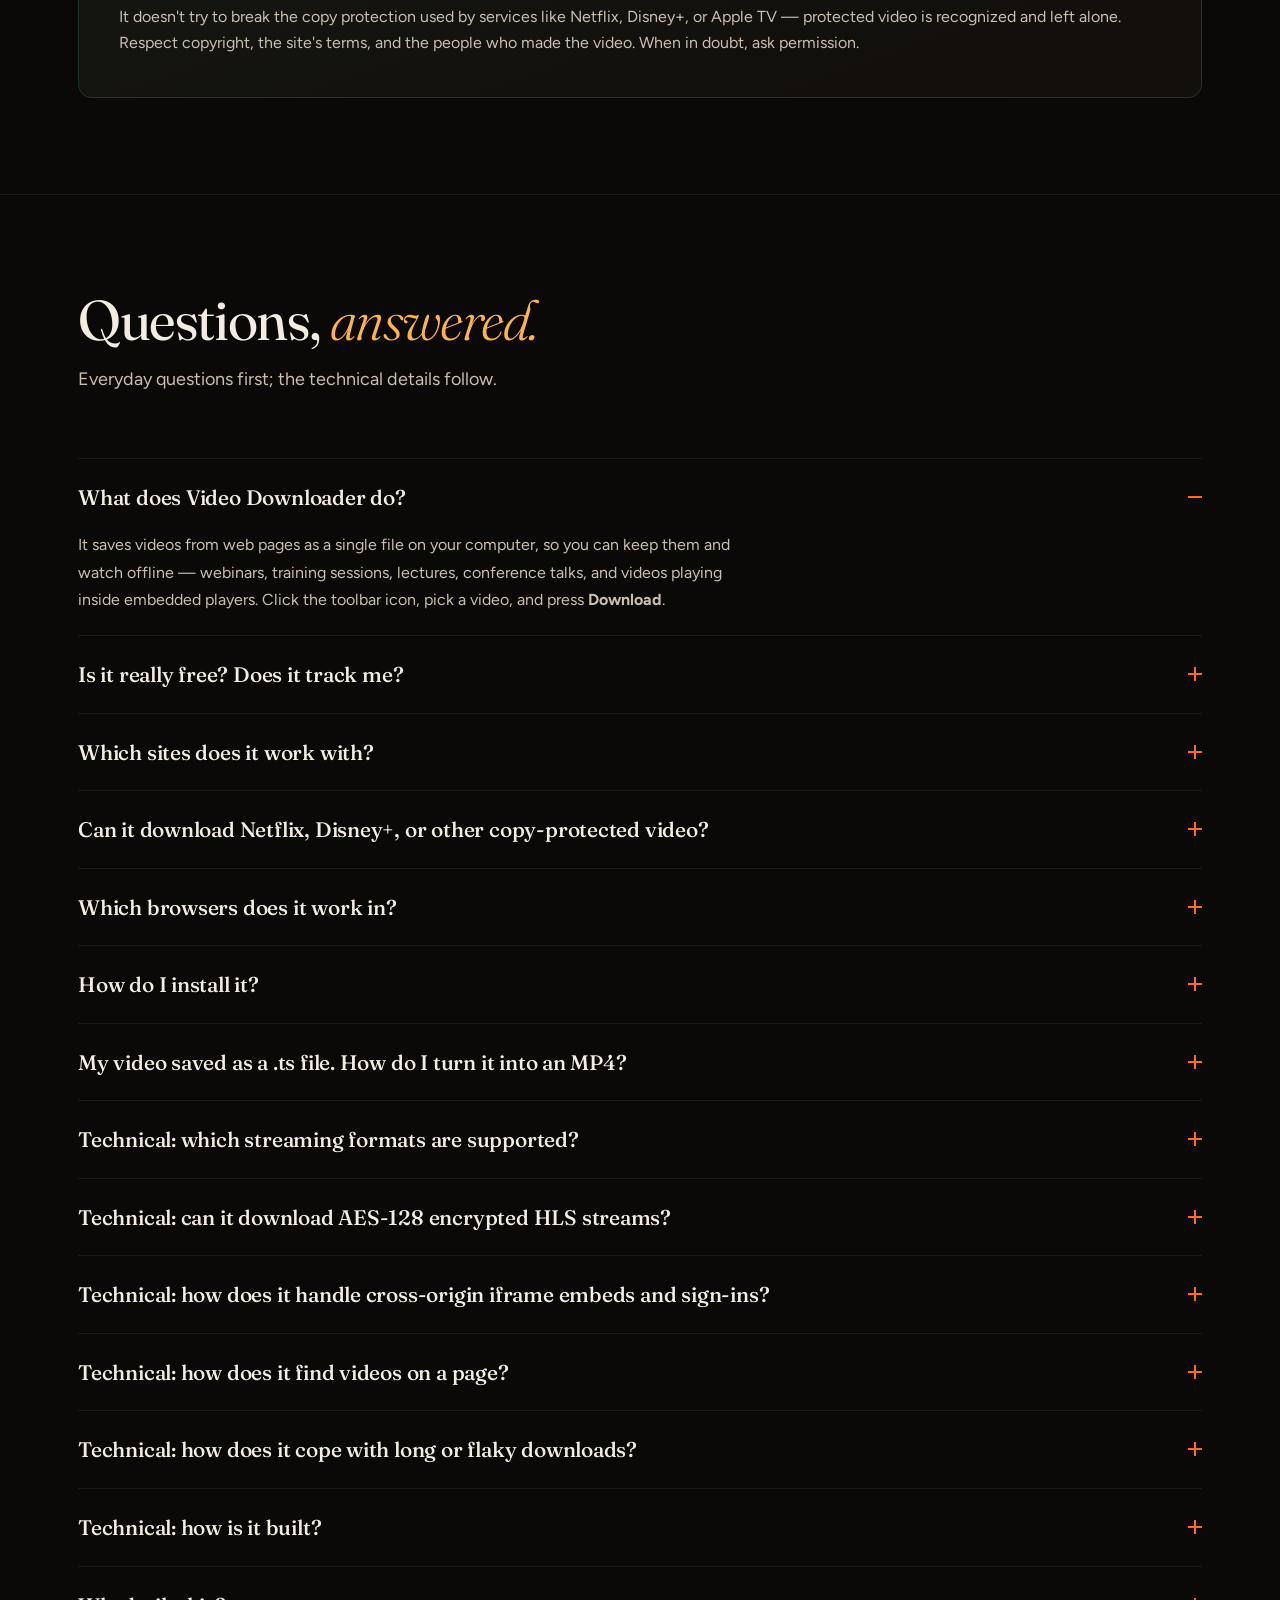
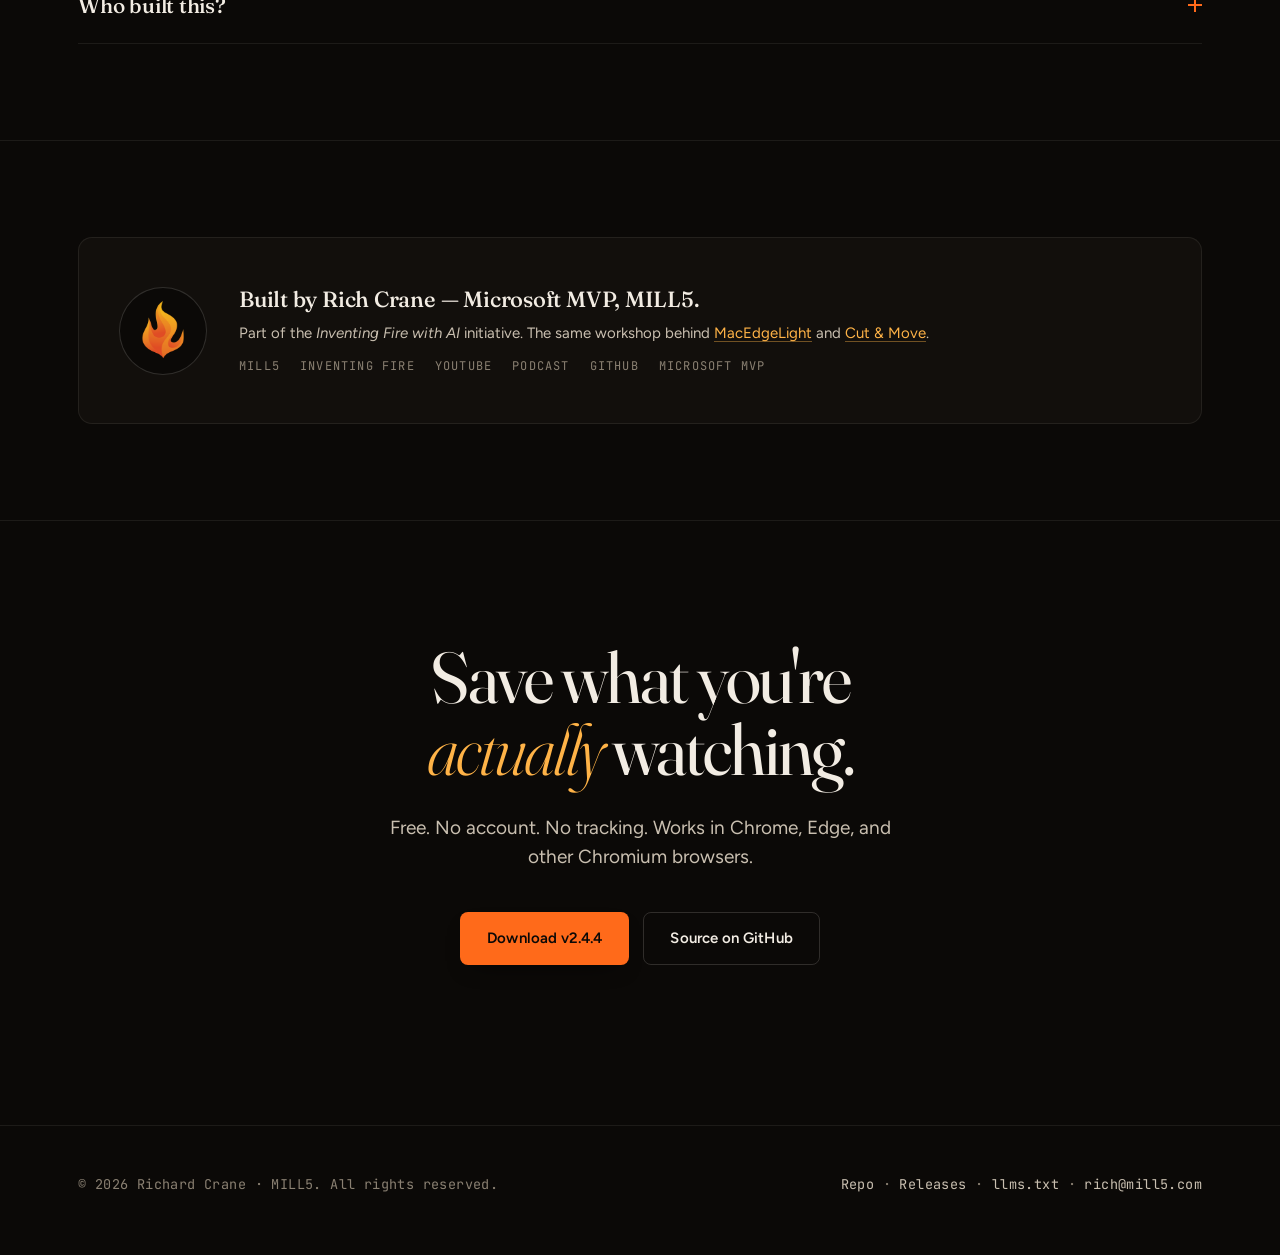
==== commit 83351f30: "Bump version to 2.4.4" ====
--- a/docs/index.html
+++ b/docs/index.html
@@ -61,7 +61,7 @@
   "name": "Video Downloader",
   "alternateName": "Inventing Fire Video Downloader",
   "description": "A Chrome (Manifest V3) extension that detects HTML5 video, HLS (.m3u8), DASH (.mpd), AES‑128 encrypted streams, fMP4/CMAF HLS, and cross‑origin iframe embeds — resolving Vimeo, Wistia, JW Player, Mux, Cloudflare Stream, Vidyard, and Panopto embeds through each platform's own player API — then downloads them for offline viewing. Includes segment‑level progress, automatic retries that skip a briefly unavailable segment, pause/resume/cancel, JWT and cookie authentication forwarding, and DRM detection for Widevine, PlayReady, and FairPlay.",
-  "softwareVersion": "2.4.3",
+  "softwareVersion": "2.4.4",
   "applicationCategory": "BrowserApplication",
   "applicationSubCategory": "Chrome Extension",
   "operatingSystem": "Chrome 114+, Edge 114+, Brave, Arc, Vivaldi (any Chromium browser supporting Manifest V3)",
@@ -88,7 +88,7 @@
   "url": "https://chiefinnovator.github.io/videodownloader/",
   "downloadUrl": "https://github.com/ChiefInnovator/videodownloader/releases/latest",
   "installUrl": "https://chiefinnovator.github.io/videodownloader/#install",
-  "releaseNotes": "https://github.com/ChiefInnovator/videodownloader/releases/tag/v2.4.3",
+  "releaseNotes": "https://github.com/ChiefInnovator/videodownloader/releases/tag/v2.4.4",
   "fileSize": "68 KB",
   "isAccessibleForFree": true,
   "datePublished": "2026-03-26",
@@ -102,7 +102,7 @@
     "Signed‑URL CDN support: playlist tokens carried to segment and key requests",
     "Resilient downloads: retries with backoff, skips a briefly unavailable segment, strips Anvato/Uplynk ad segments",
     "Player‑config detection: JW Player, Video.js, Flowplayer, Next.js and Nuxt page data, <mux-player>, JSON‑LD embedUrl, twitter:player:stream",
-    "Session‑titled filenames and linked slide‑deck downloads",
+    "Session‑titled filenames captured per video, preserved during later playback on the same page, and linked slide‑deck downloads",
     "Audio‑only download (.m4a) from DASH streams, no re‑encoding",
     "Copy a video's direct link to the clipboard",
     "DASH (.mpd) parsing with video and audio muxed into a single MP4 (no re‑encoding)",
@@ -996,7 +996,7 @@
           <div class="hero-cta">
             <a class="btn btn-primary" href="https://github.com/ChiefInnovator/videodownloader/releases/latest" rel="noopener">
               <svg viewBox="0 0 24 24" fill="none" stroke="currentColor" stroke-width="2" stroke-linecap="round" stroke-linejoin="round" aria-hidden="true"><path d="M12 4v11m0 0l-4.5-4.5M12 15l4.5-4.5M5 20h14"/></svg>
-              Download v2.4.3
+              Download v2.4.4
             </a>
             <a class="btn btn-secondary" href="https://github.com/ChiefInnovator/videodownloader" rel="noopener">
               <svg viewBox="0 0 24 24" fill="currentColor" aria-hidden="true"><path d="M12 .5C5.65.5.5 5.65.5 12c0 5.08 3.29 9.39 7.86 10.91.58.1.79-.25.79-.56v-2c-3.2.7-3.88-1.37-3.88-1.37-.53-1.34-1.29-1.7-1.29-1.7-1.05-.72.08-.7.08-.7 1.16.08 1.77 1.19 1.77 1.19 1.04 1.77 2.72 1.26 3.38.96.1-.75.41-1.26.74-1.55-2.55-.29-5.23-1.28-5.23-5.68 0-1.26.45-2.28 1.18-3.09-.12-.29-.51-1.46.11-3.05 0 0 .97-.31 3.18 1.18.92-.26 1.91-.39 2.9-.39.98 0 1.98.13 2.9.39 2.2-1.49 3.17-1.18 3.17-1.18.63 1.59.24 2.76.12 3.05.74.81 1.18 1.83 1.18 3.09 0 4.41-2.69 5.38-5.25 5.67.42.36.79 1.07.79 2.16v3.2c0 .31.21.67.8.56C20.22 21.39 23.5 17.08 23.5 12 23.5 5.65 18.35.5 12 .5z"/></svg>
@@ -1302,7 +1302,7 @@
       <h2>Save what you're<br><em>actually</em> watching.</h2>
       <p>Free. No account. No tracking. Works in Chrome, Edge, and other Chromium browsers.</p>
       <div class="hero-cta" style="justify-content:center">
-        <a class="btn btn-primary" href="https://github.com/ChiefInnovator/videodownloader/releases/latest" rel="noopener">Download v2.4.3</a>
+        <a class="btn btn-primary" href="https://github.com/ChiefInnovator/videodownloader/releases/latest" rel="noopener">Download v2.4.4</a>
         <a class="btn btn-secondary" href="https://github.com/ChiefInnovator/videodownloader" rel="noopener">Source on GitHub</a>
       </div>
     </div>
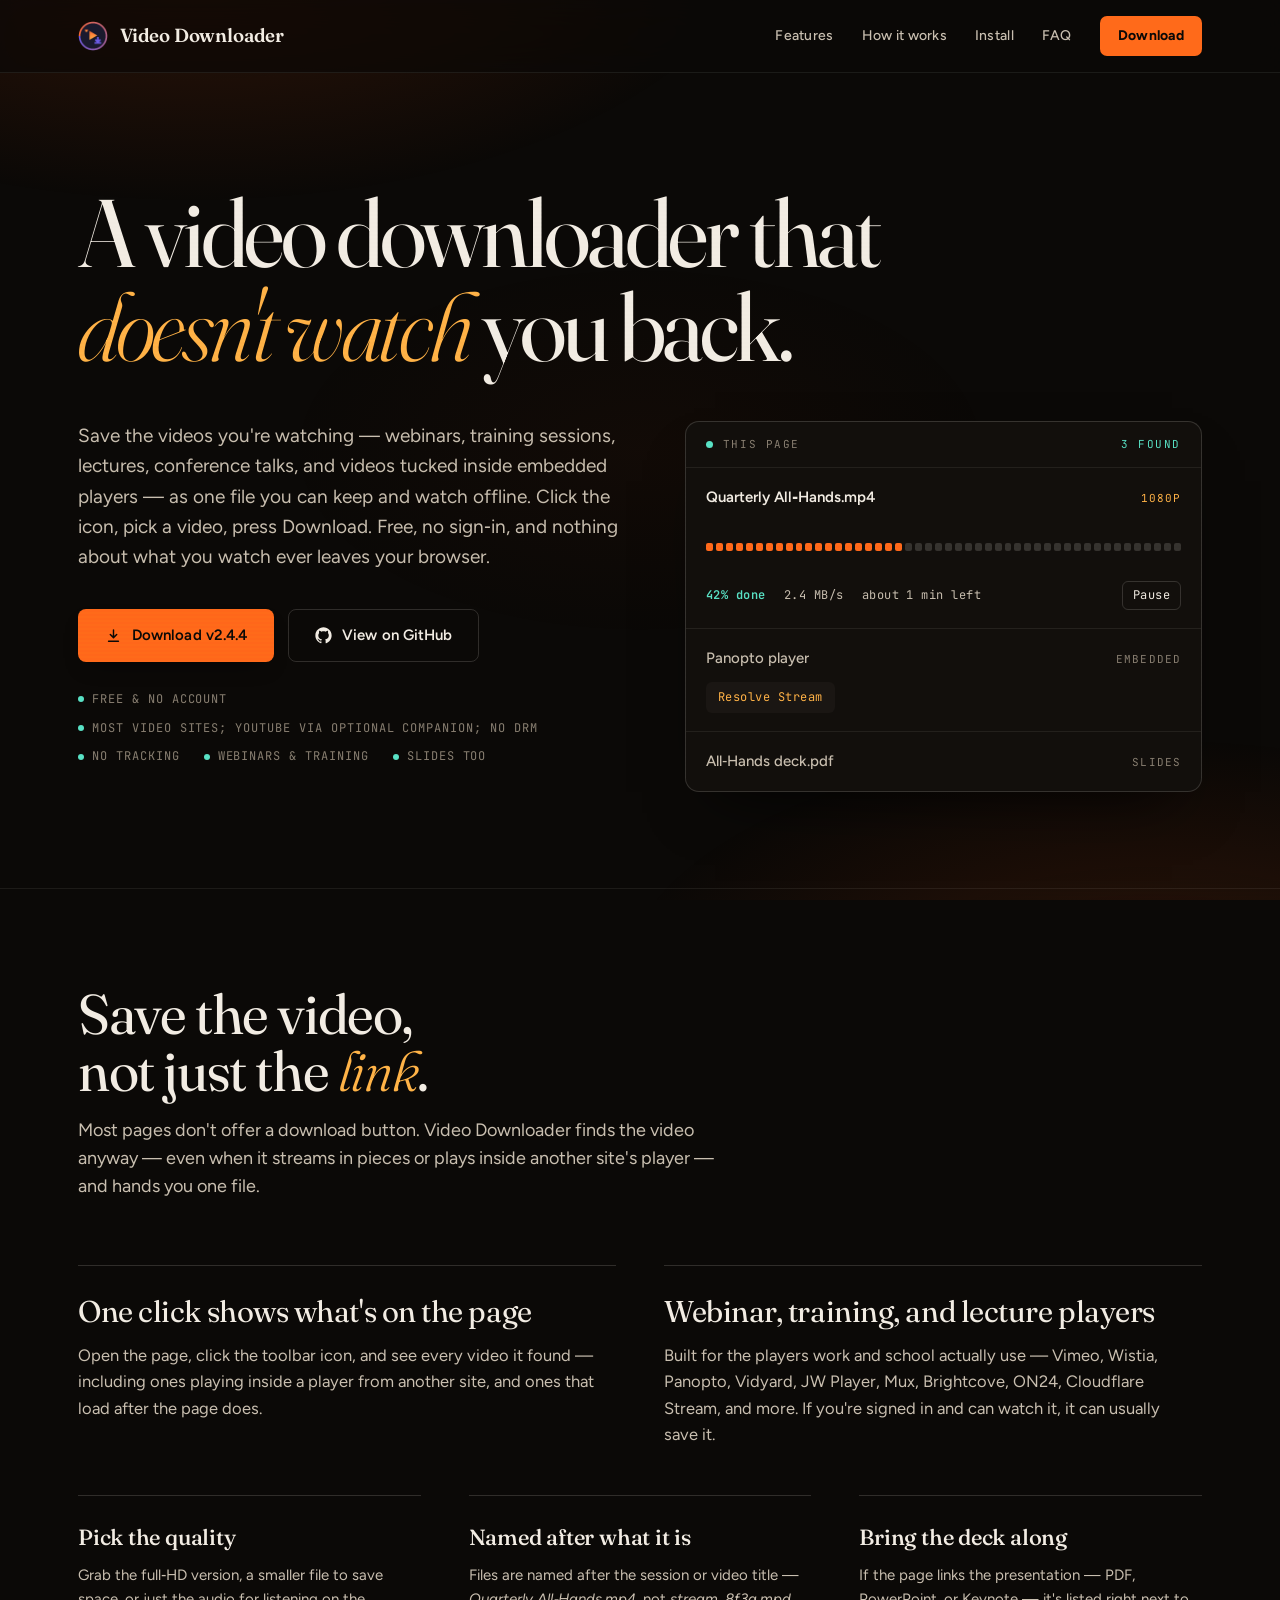
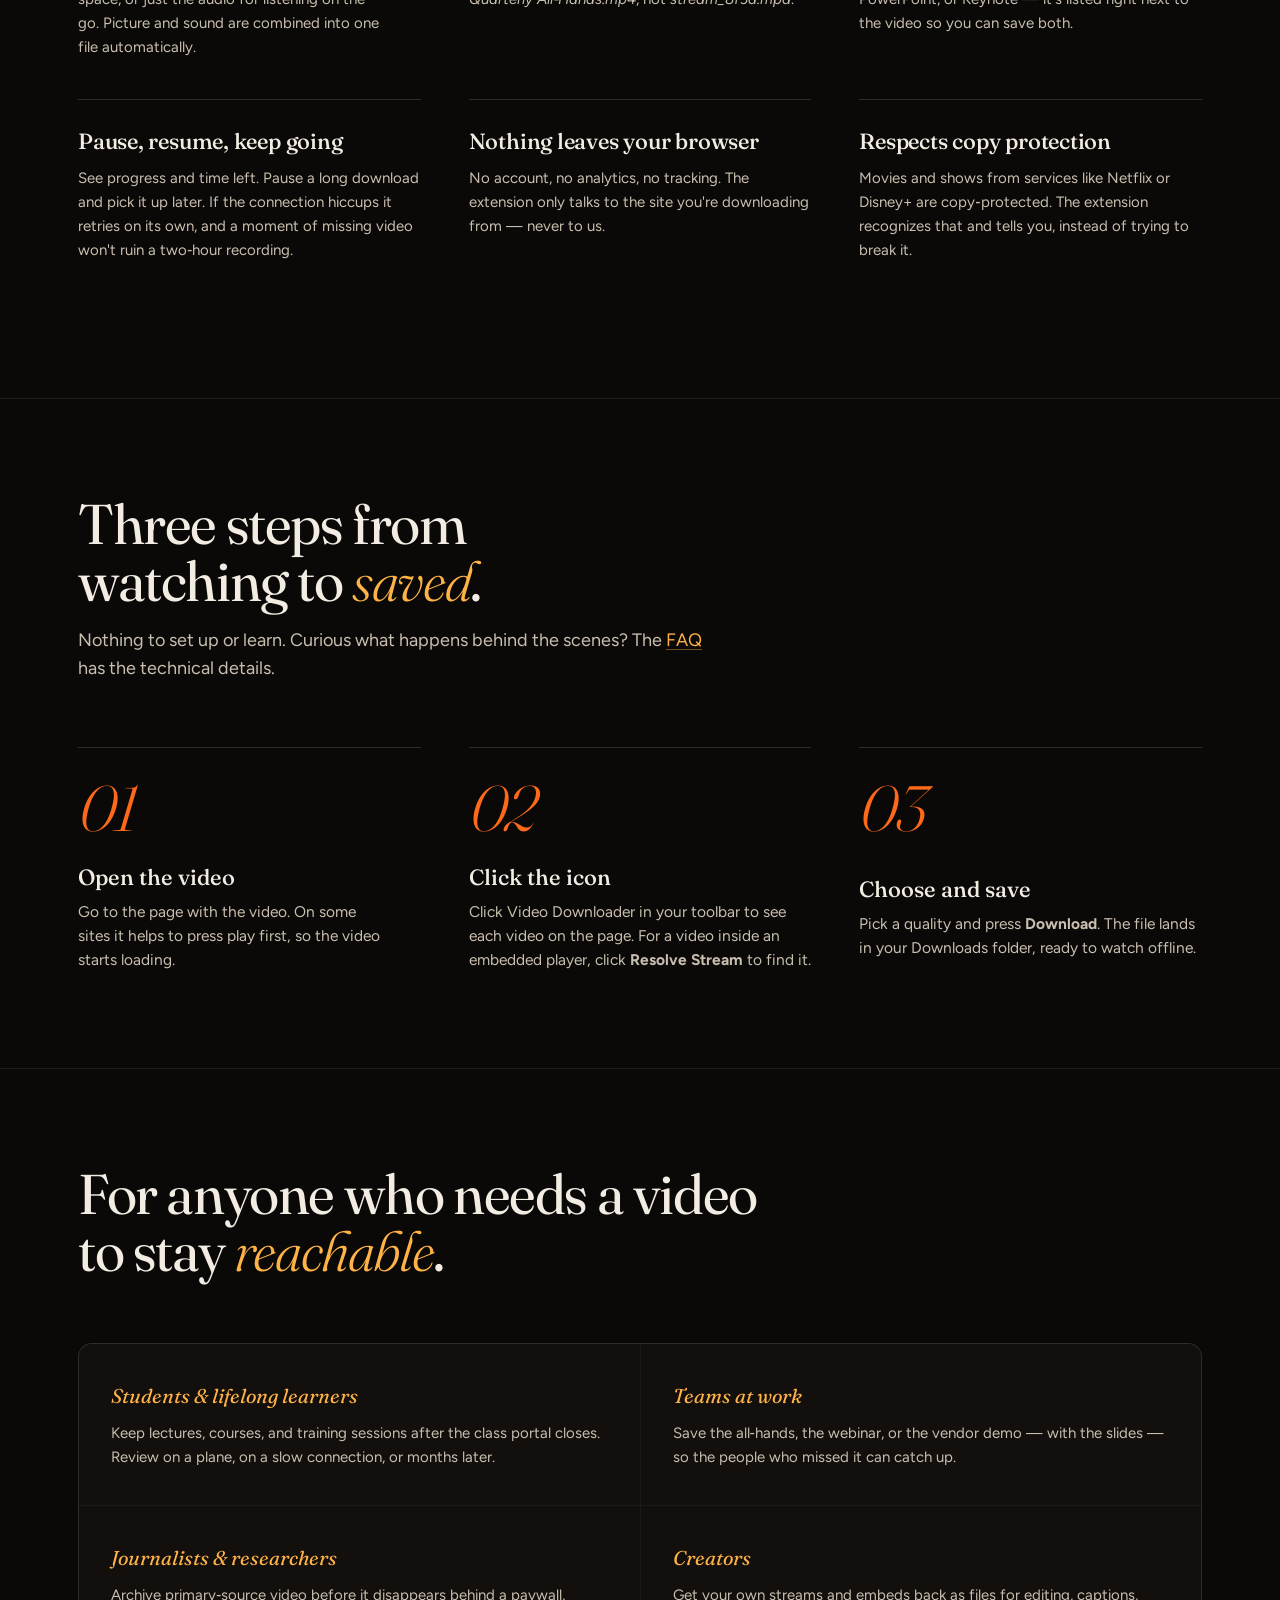
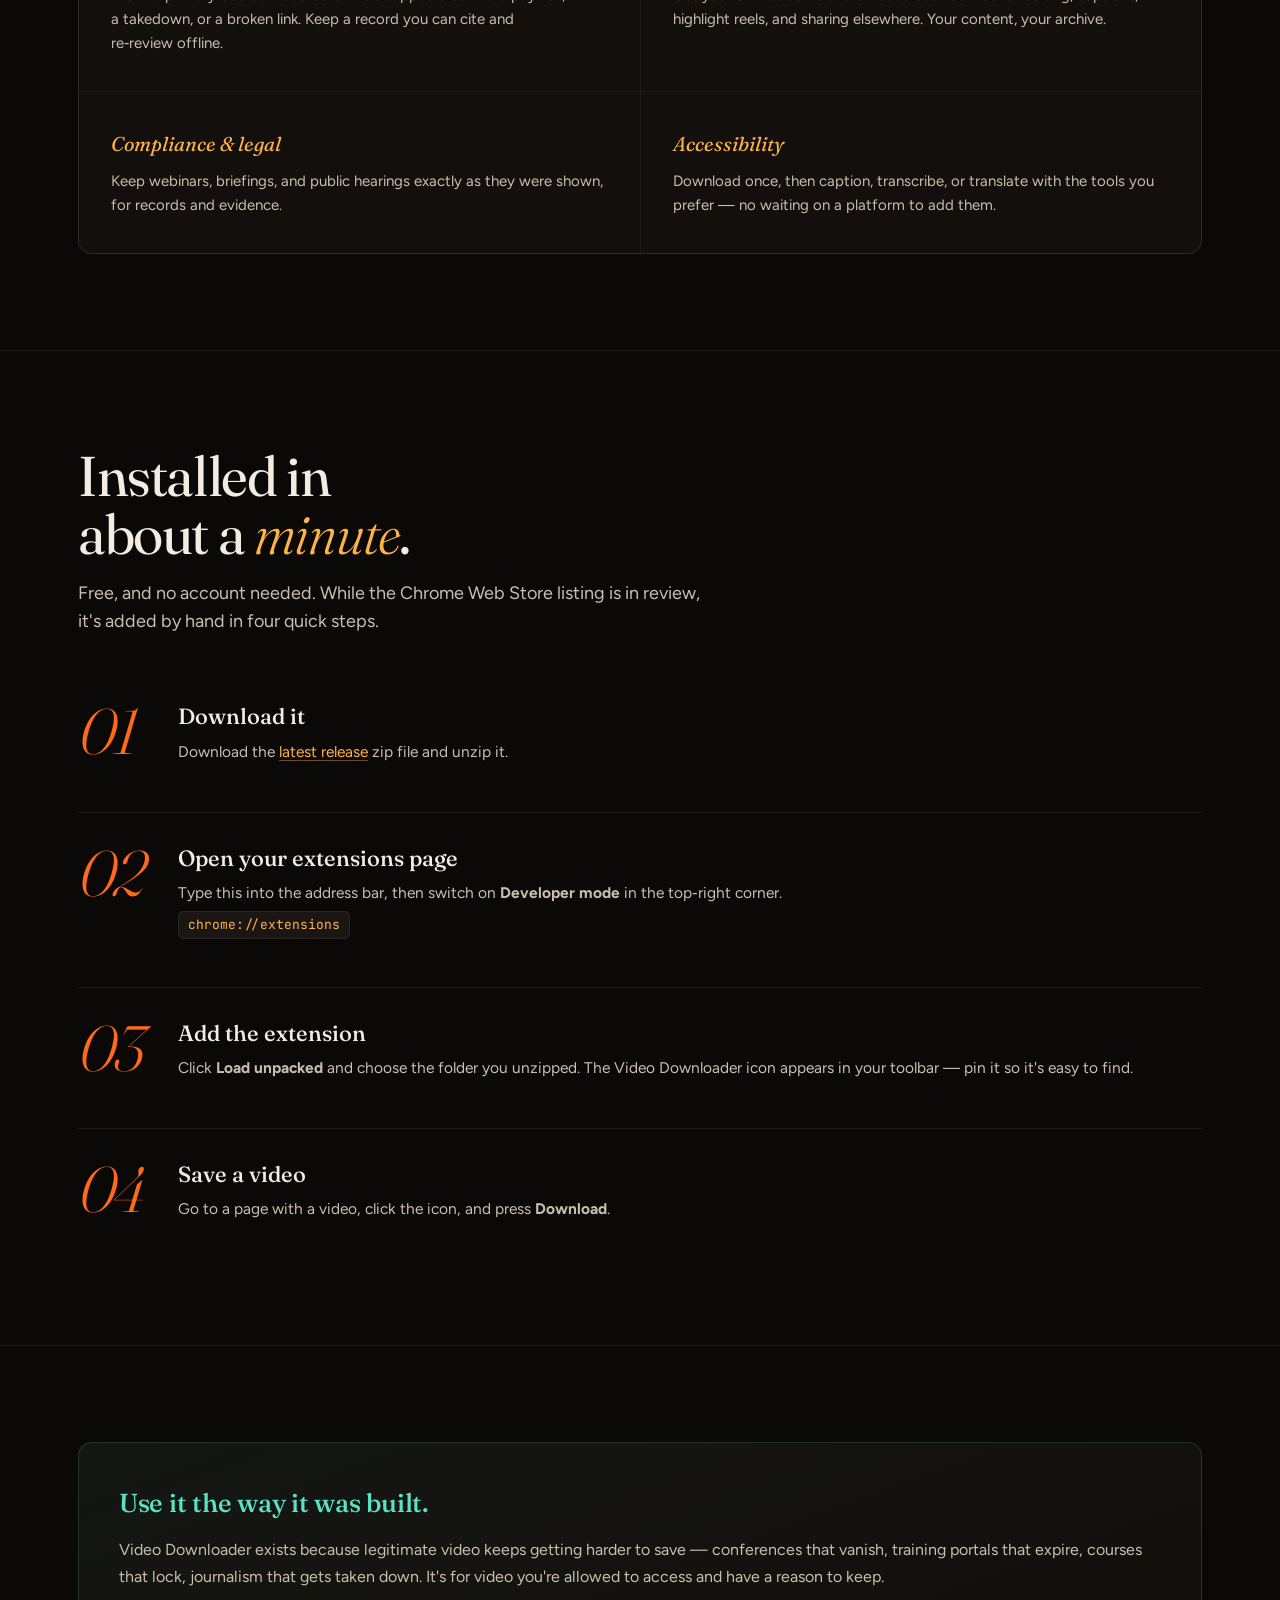
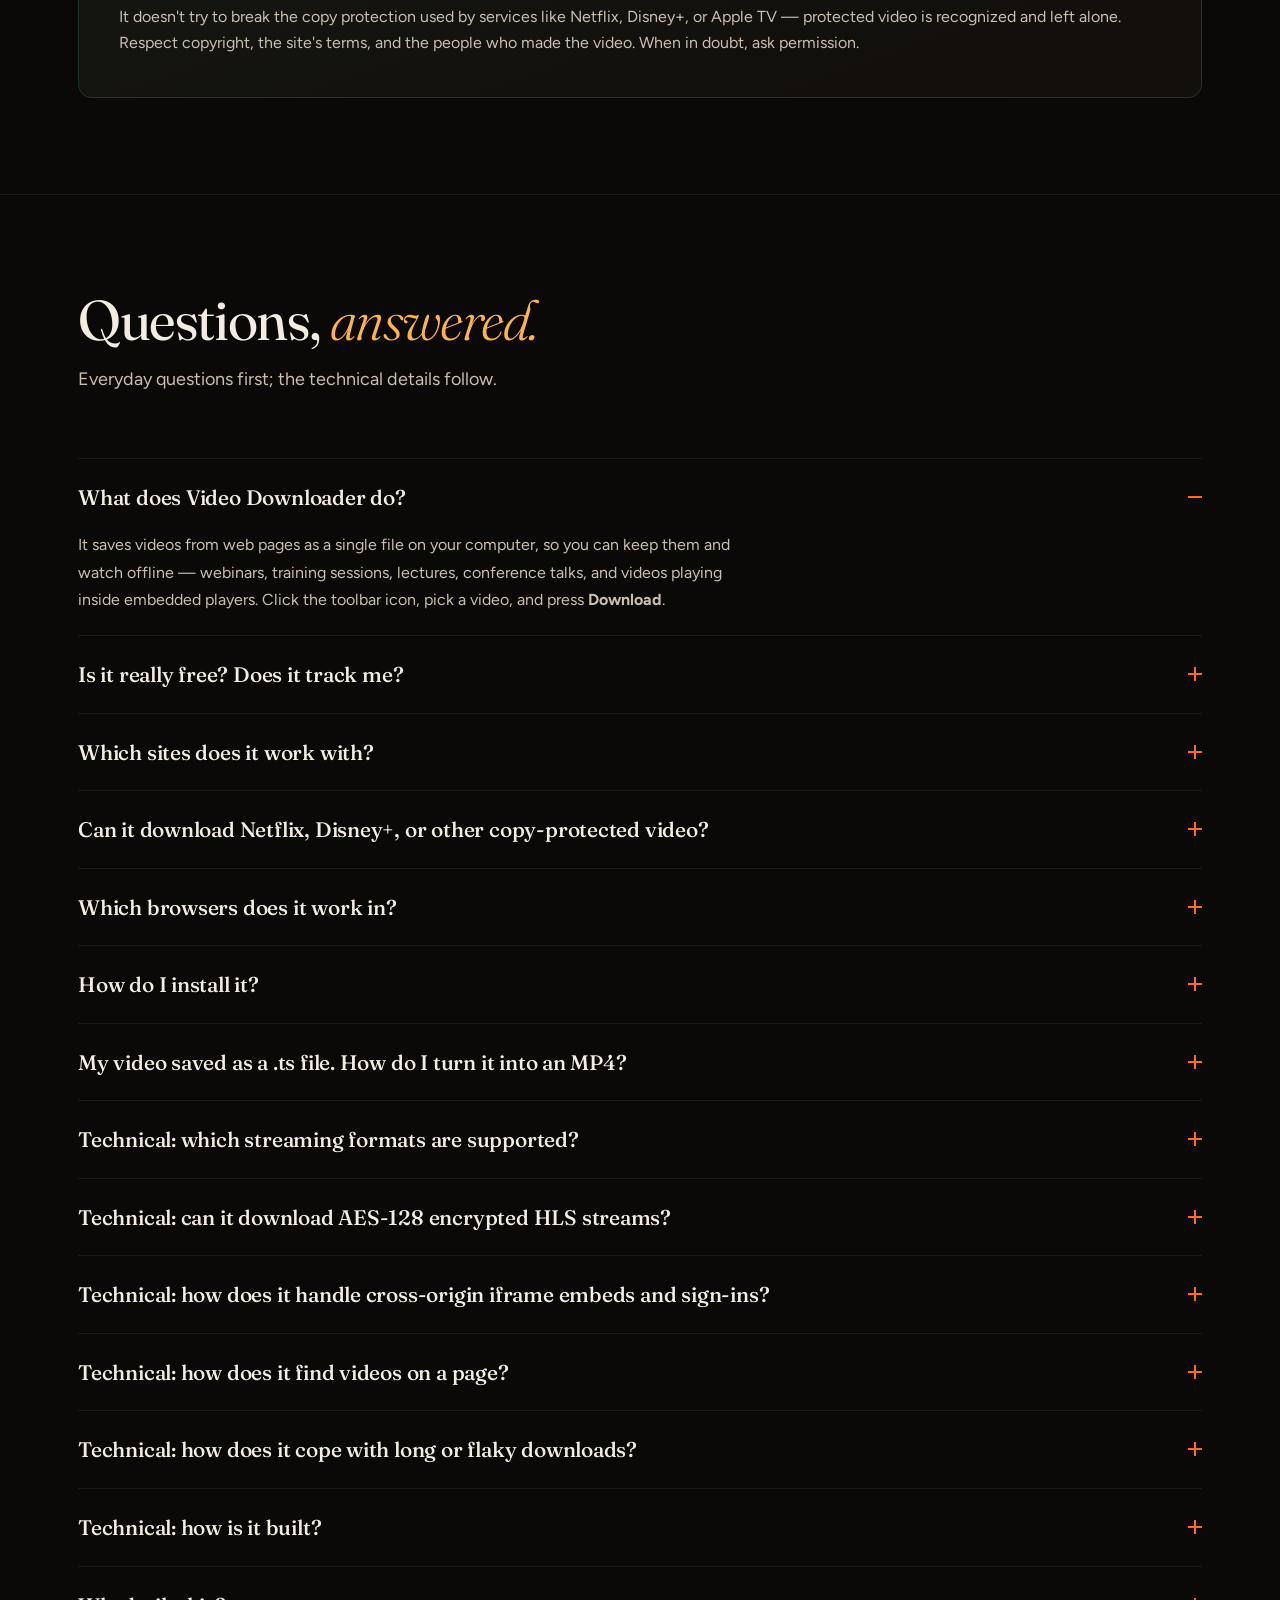
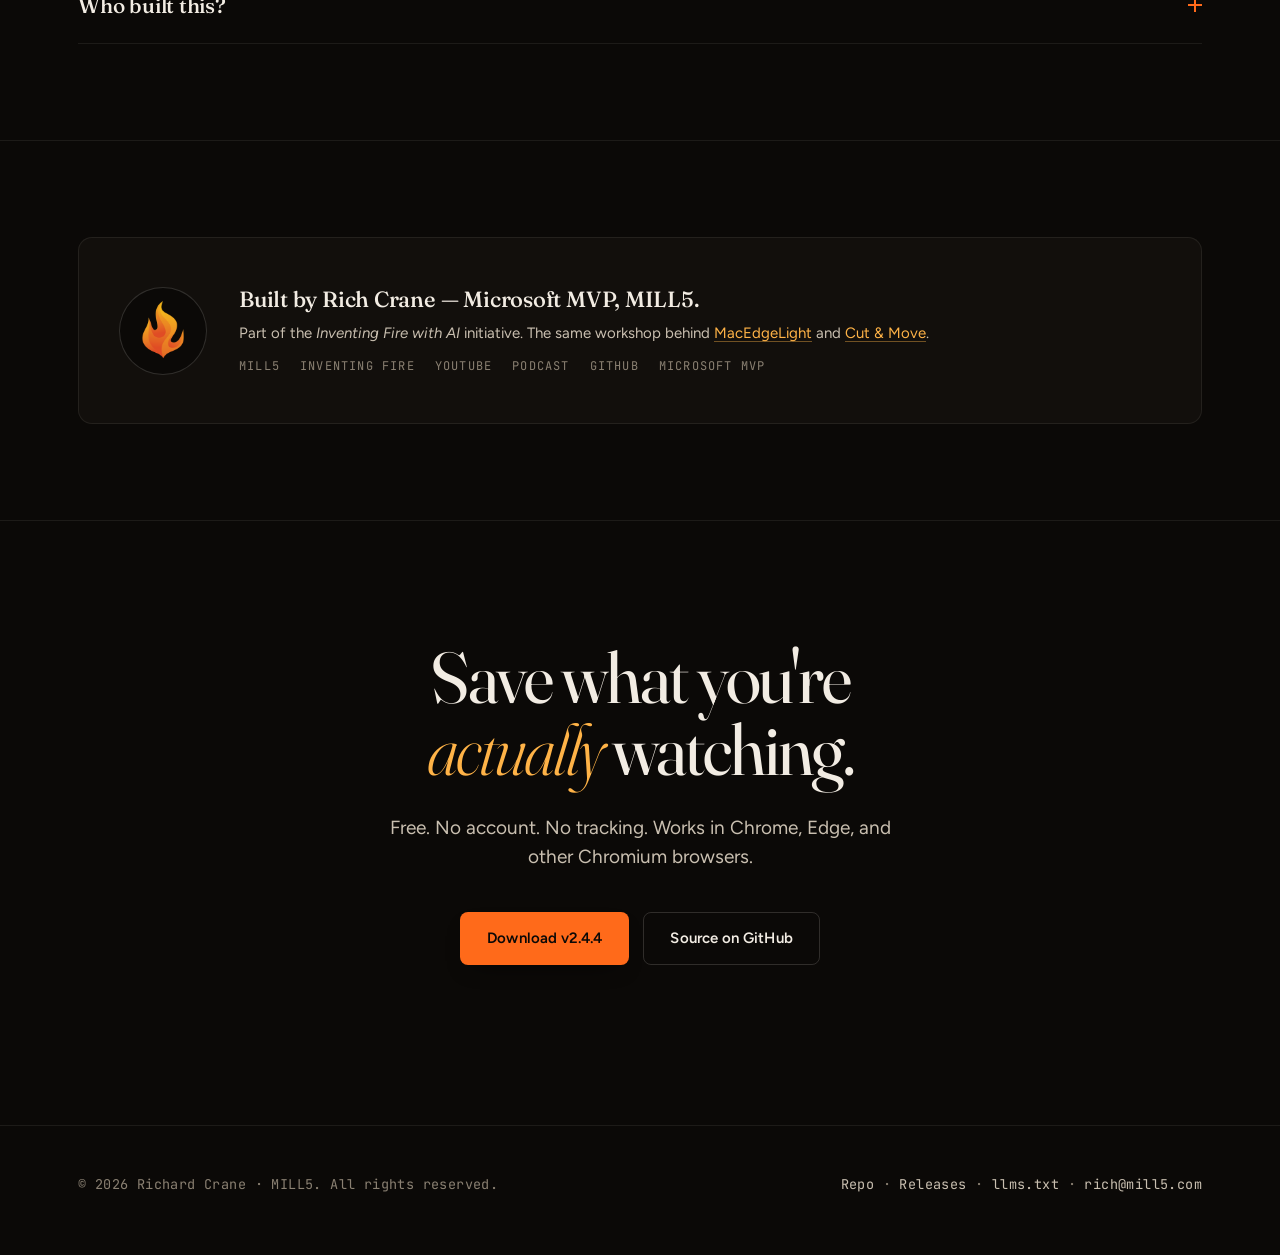
==== commit c383fbda: "Harden auth, improve stream downloads, add optional YouTube companion Security: drop the no-op Cooki" ====
--- a/docs/index.html
+++ b/docs/index.html
@@ -187,7 +187,7 @@
       "name": "Which sites does it work with?",
       "acceptedAnswer": {
         "@type": "Answer",
-        "text": "Most sites that play video right in the page, plus the embedded players common at work and school: Vimeo, Wistia, Panopto, Vidyard, JW Player, Mux, Brightcove, ON24, Cloudflare Stream, Microsoft Medius, and others. If you're signed in and can watch it, it can usually save it. YouTube isn't supported."
+        "text": "Most sites that play video right in the page, plus the embedded players common at work and school: Vimeo, Wistia, Panopto, Vidyard, JW Player, Mux, Brightcove, ON24, Cloudflare Stream, Microsoft Medius, and others. If you're signed in and can watch it, it can usually save it. YouTube works only through an optional companion app that runs yt-dlp on your computer."
       }
     },
     {
@@ -1005,7 +1005,7 @@
           </div>
           <ul class="hero-meta">
             <li>Free &amp; no account</li>
-            <li>Most video sites; excludes YouTube &amp; DRM</li>
+            <li>Most video sites; YouTube via optional companion; no DRM</li>
             <li>No tracking</li>
             <li>Webinars &amp; training</li>
             <li>Slides too</li>
@@ -1225,7 +1225,7 @@
         </details>
         <details>
           <summary>Which sites does it work with?</summary>
-          <p>Most sites that play video right in the page, plus the embedded players common at work and school: Vimeo, Wistia, Panopto, Vidyard, JW Player, Mux, Brightcove, ON24, Cloudflare Stream, Microsoft Medius, and others. If you're signed in and can watch it, it can usually save it. YouTube isn't supported.</p>
+          <p>Most sites that play video right in the page, plus the embedded players common at work and school: Vimeo, Wistia, Panopto, Vidyard, JW Player, Mux, Brightcove, ON24, Cloudflare Stream, Microsoft Medius, and others. If you're signed in and can watch it, it can usually save it. YouTube works only through an optional companion app that runs yt-dlp on your computer.</p>
         </details>
         <details>
           <summary>Can it download Netflix, Disney+, or other copy‑protected video?</summary>
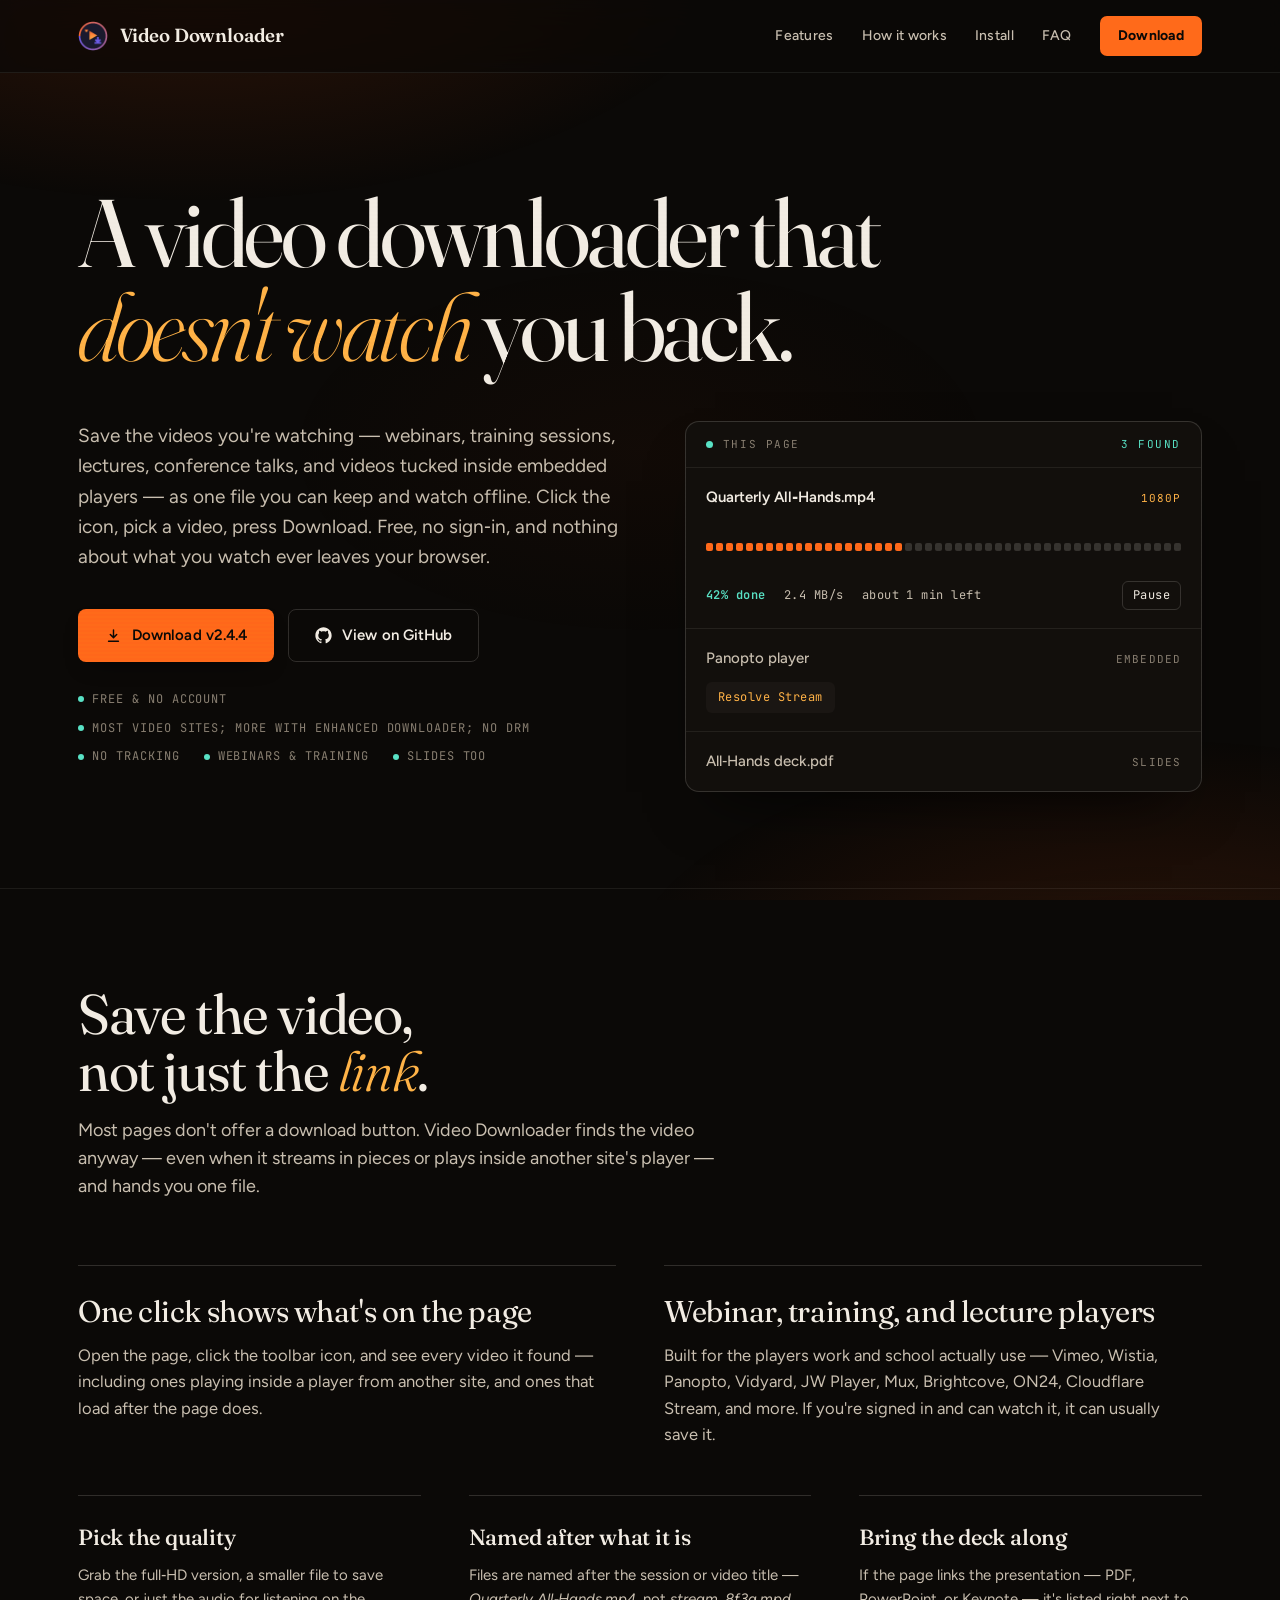
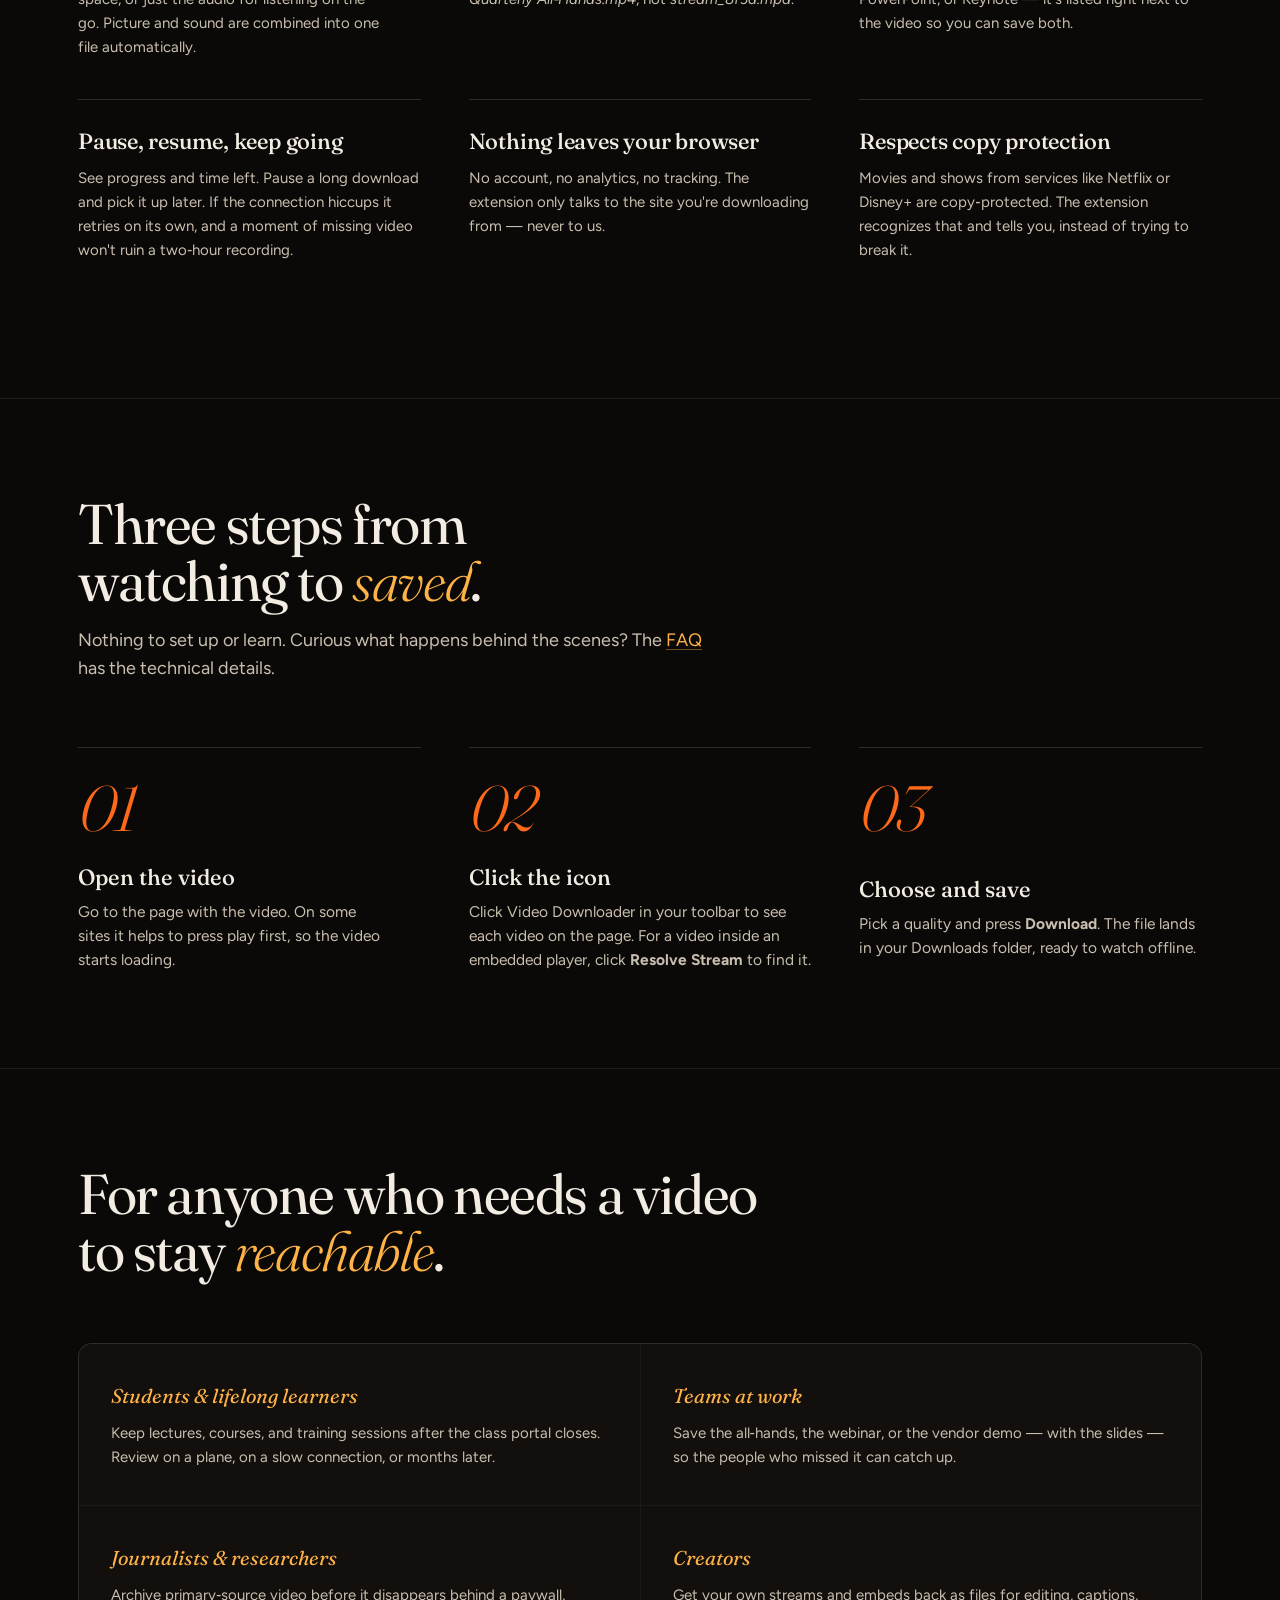
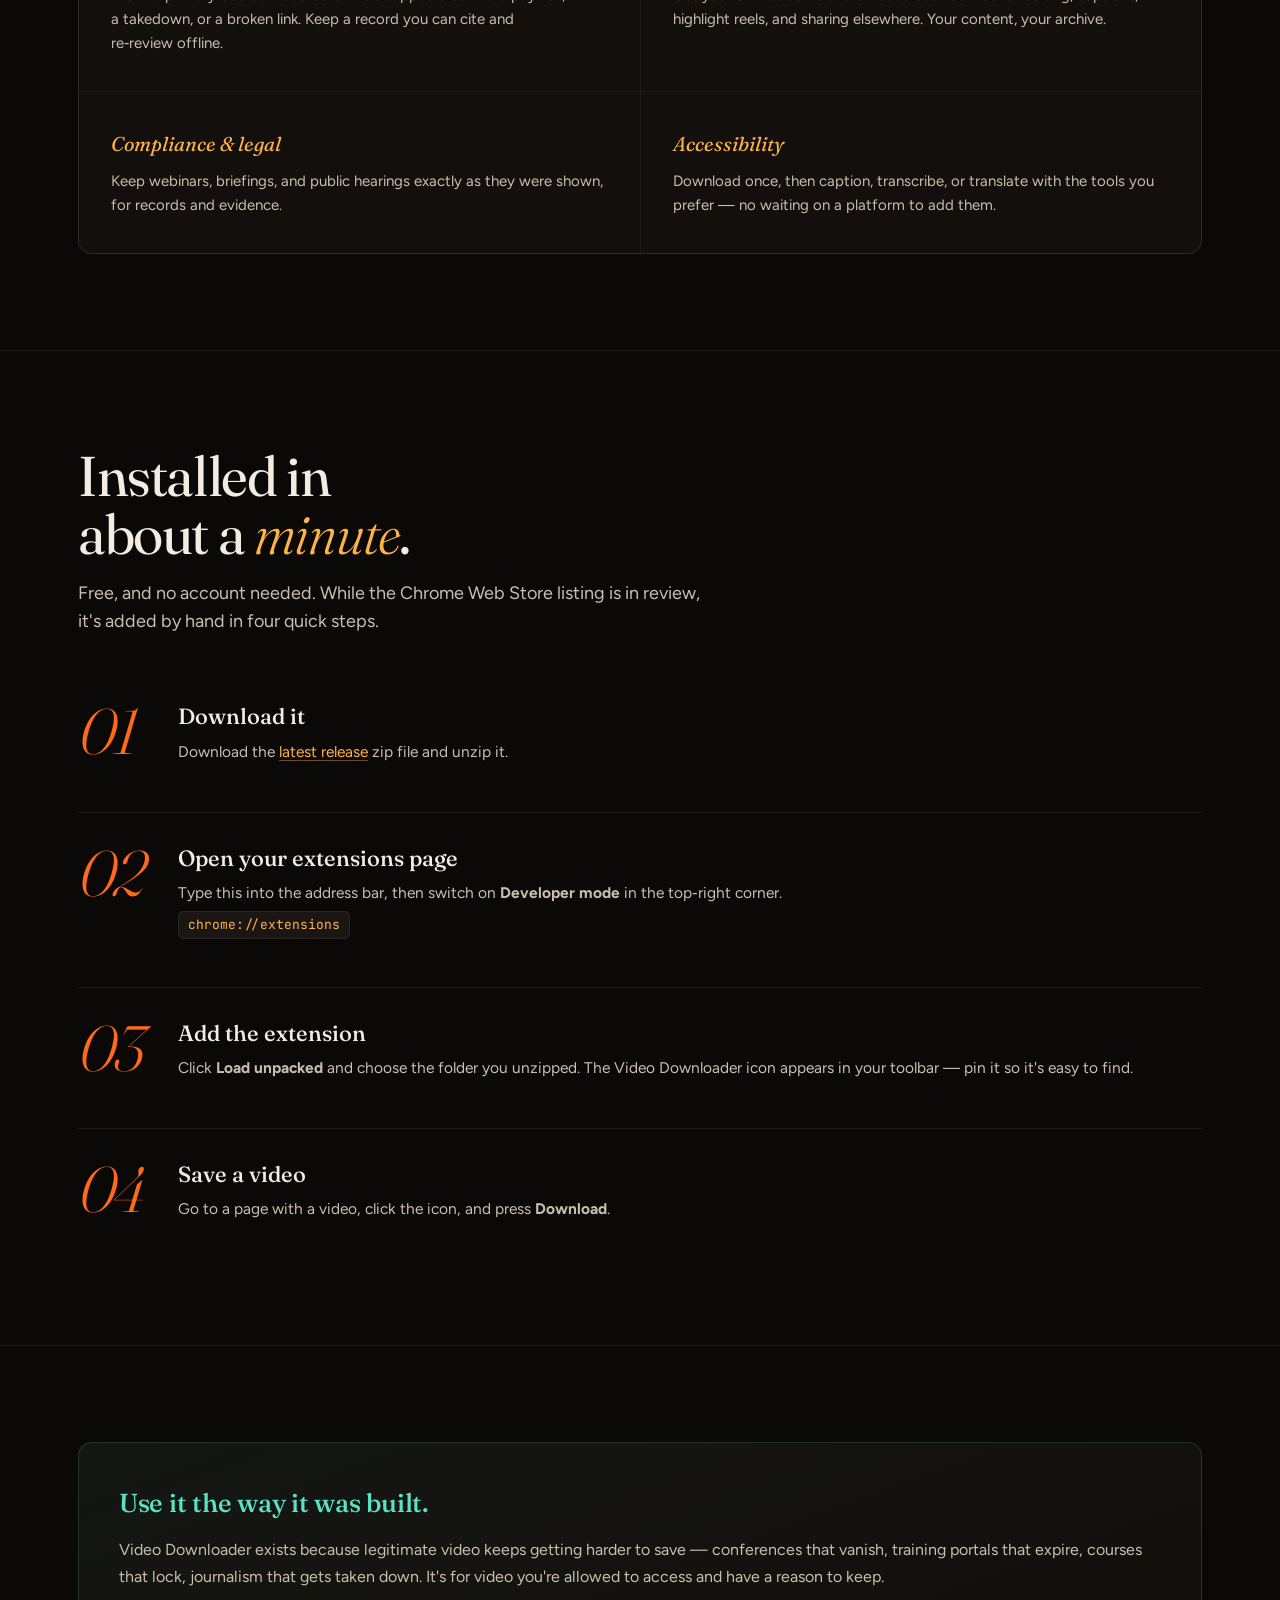
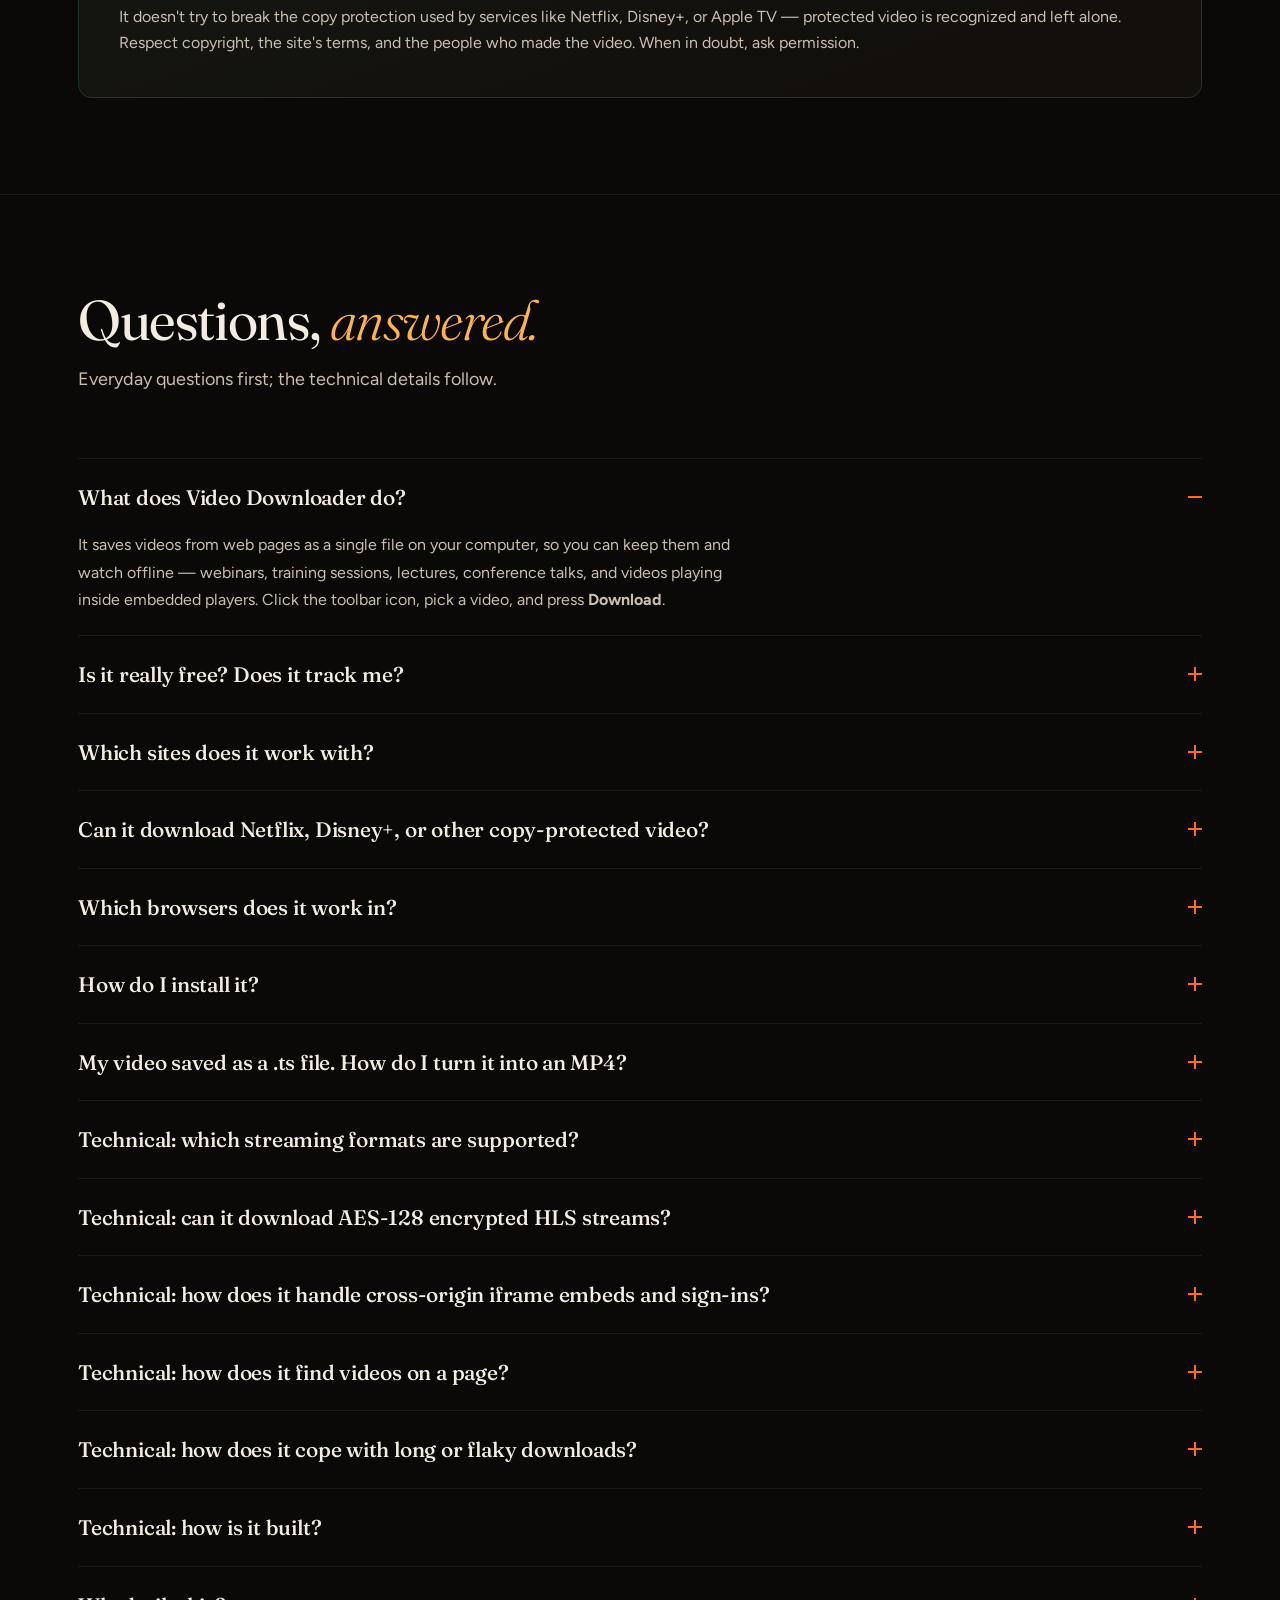
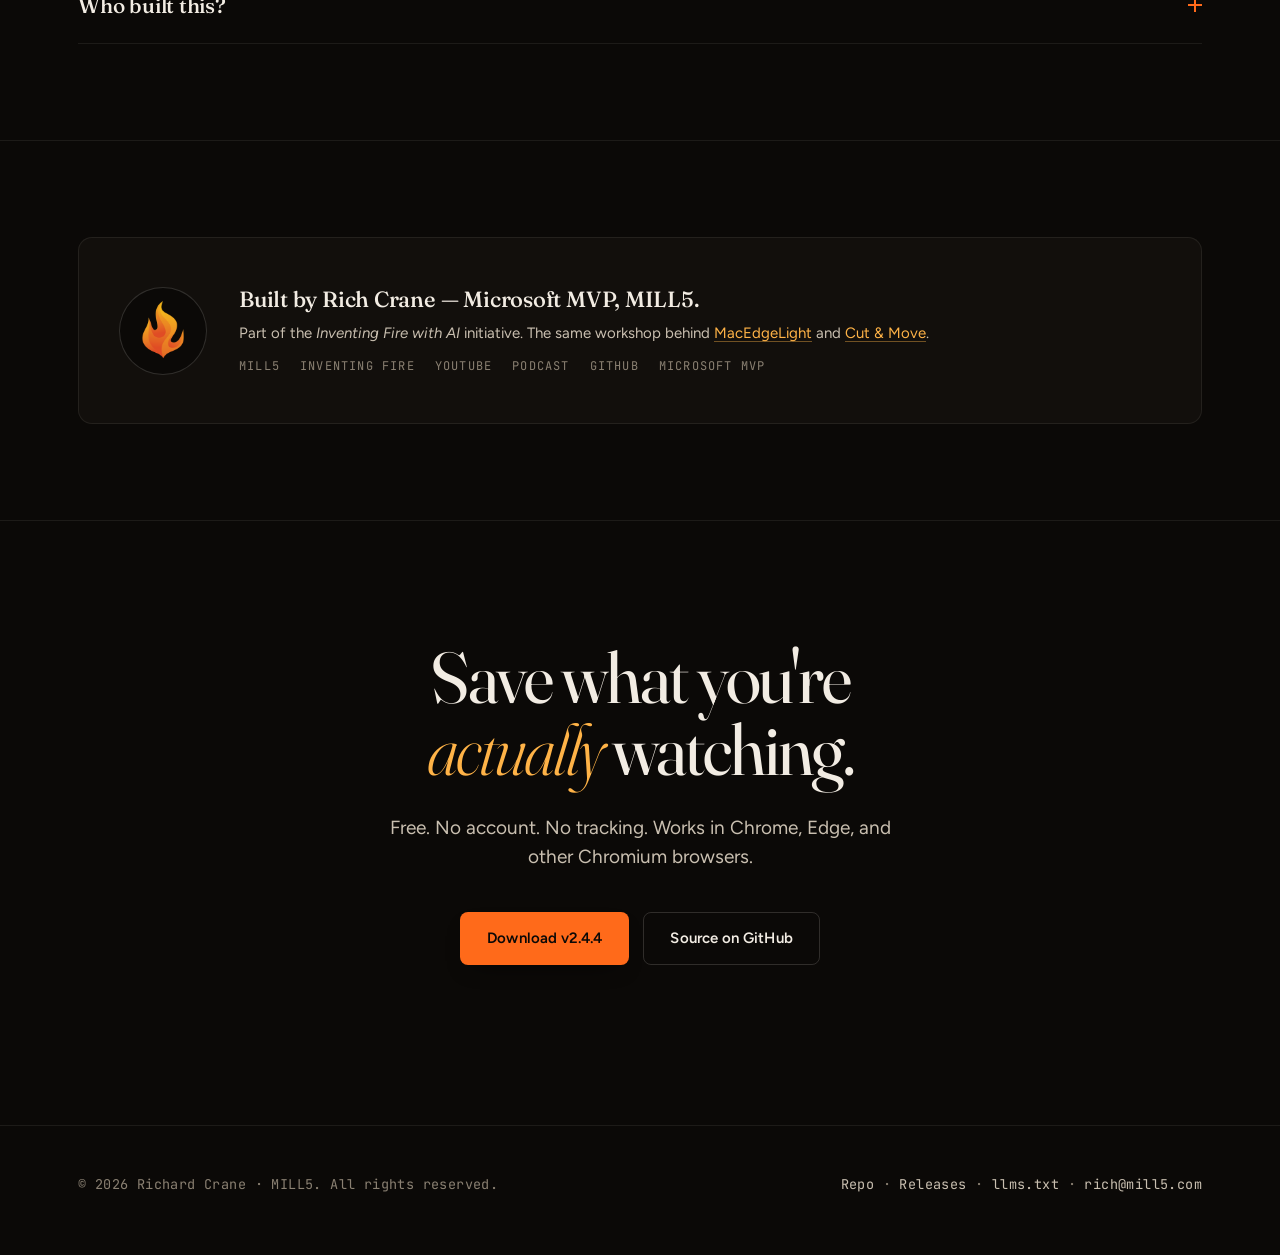
==== commit e483d556: "Rename the companion to Enhanced Downloader; save SharePoint Stream videos as one file Enhanced Down" ====
--- a/docs/index.html
+++ b/docs/index.html
@@ -187,7 +187,7 @@
       "name": "Which sites does it work with?",
       "acceptedAnswer": {
         "@type": "Answer",
-        "text": "Most sites that play video right in the page, plus the embedded players common at work and school: Vimeo, Wistia, Panopto, Vidyard, JW Player, Mux, Brightcove, ON24, Cloudflare Stream, Microsoft Medius, and others. If you're signed in and can watch it, it can usually save it. YouTube works only through an optional companion app that runs yt-dlp on your computer."
+        "text": "Most sites that play video right in the page, plus the embedded players common at work and school: Vimeo, Wistia, Panopto, Vidyard, JW Player, Mux, Brightcove, ON24, Cloudflare Stream, Microsoft Medius, and others. If you're signed in and can watch it, it can usually save it. Some sites need the optional Enhanced Downloader helper, which runs yt-dlp on your computer."
       }
     },
     {
@@ -1005,7 +1005,7 @@
           </div>
           <ul class="hero-meta">
             <li>Free &amp; no account</li>
-            <li>Most video sites; YouTube via optional companion; no DRM</li>
+            <li>Most video sites; more with Enhanced Downloader; no DRM</li>
             <li>No tracking</li>
             <li>Webinars &amp; training</li>
             <li>Slides too</li>
@@ -1225,7 +1225,7 @@
         </details>
         <details>
           <summary>Which sites does it work with?</summary>
-          <p>Most sites that play video right in the page, plus the embedded players common at work and school: Vimeo, Wistia, Panopto, Vidyard, JW Player, Mux, Brightcove, ON24, Cloudflare Stream, Microsoft Medius, and others. If you're signed in and can watch it, it can usually save it. YouTube works only through an optional companion app that runs yt-dlp on your computer.</p>
+          <p>Most sites that play video right in the page, plus the embedded players common at work and school: Vimeo, Wistia, Panopto, Vidyard, JW Player, Mux, Brightcove, ON24, Cloudflare Stream, Microsoft Medius, and others. If you're signed in and can watch it, it can usually save it. Some sites need the optional Enhanced Downloader helper, which runs yt-dlp on your computer.</p>
         </details>
         <details>
           <summary>Can it download Netflix, Disney+, or other copy‑protected video?</summary>
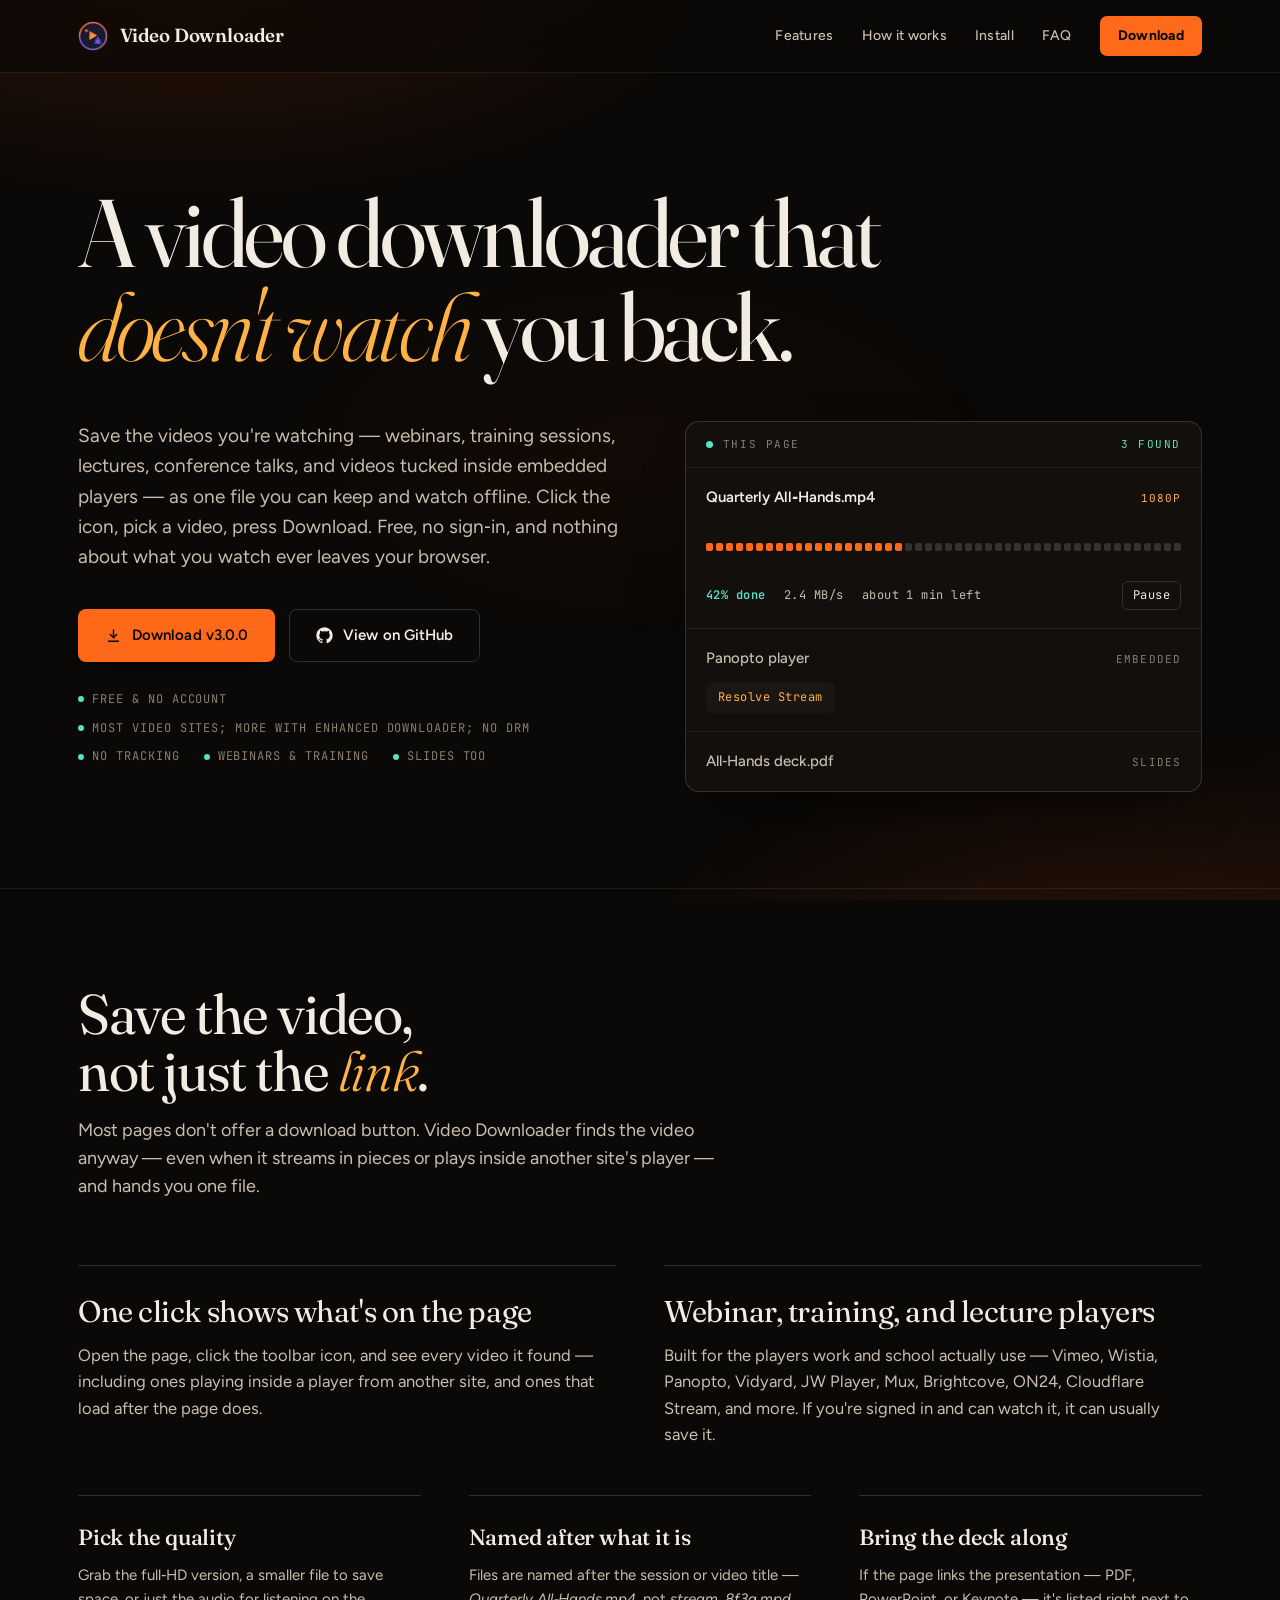
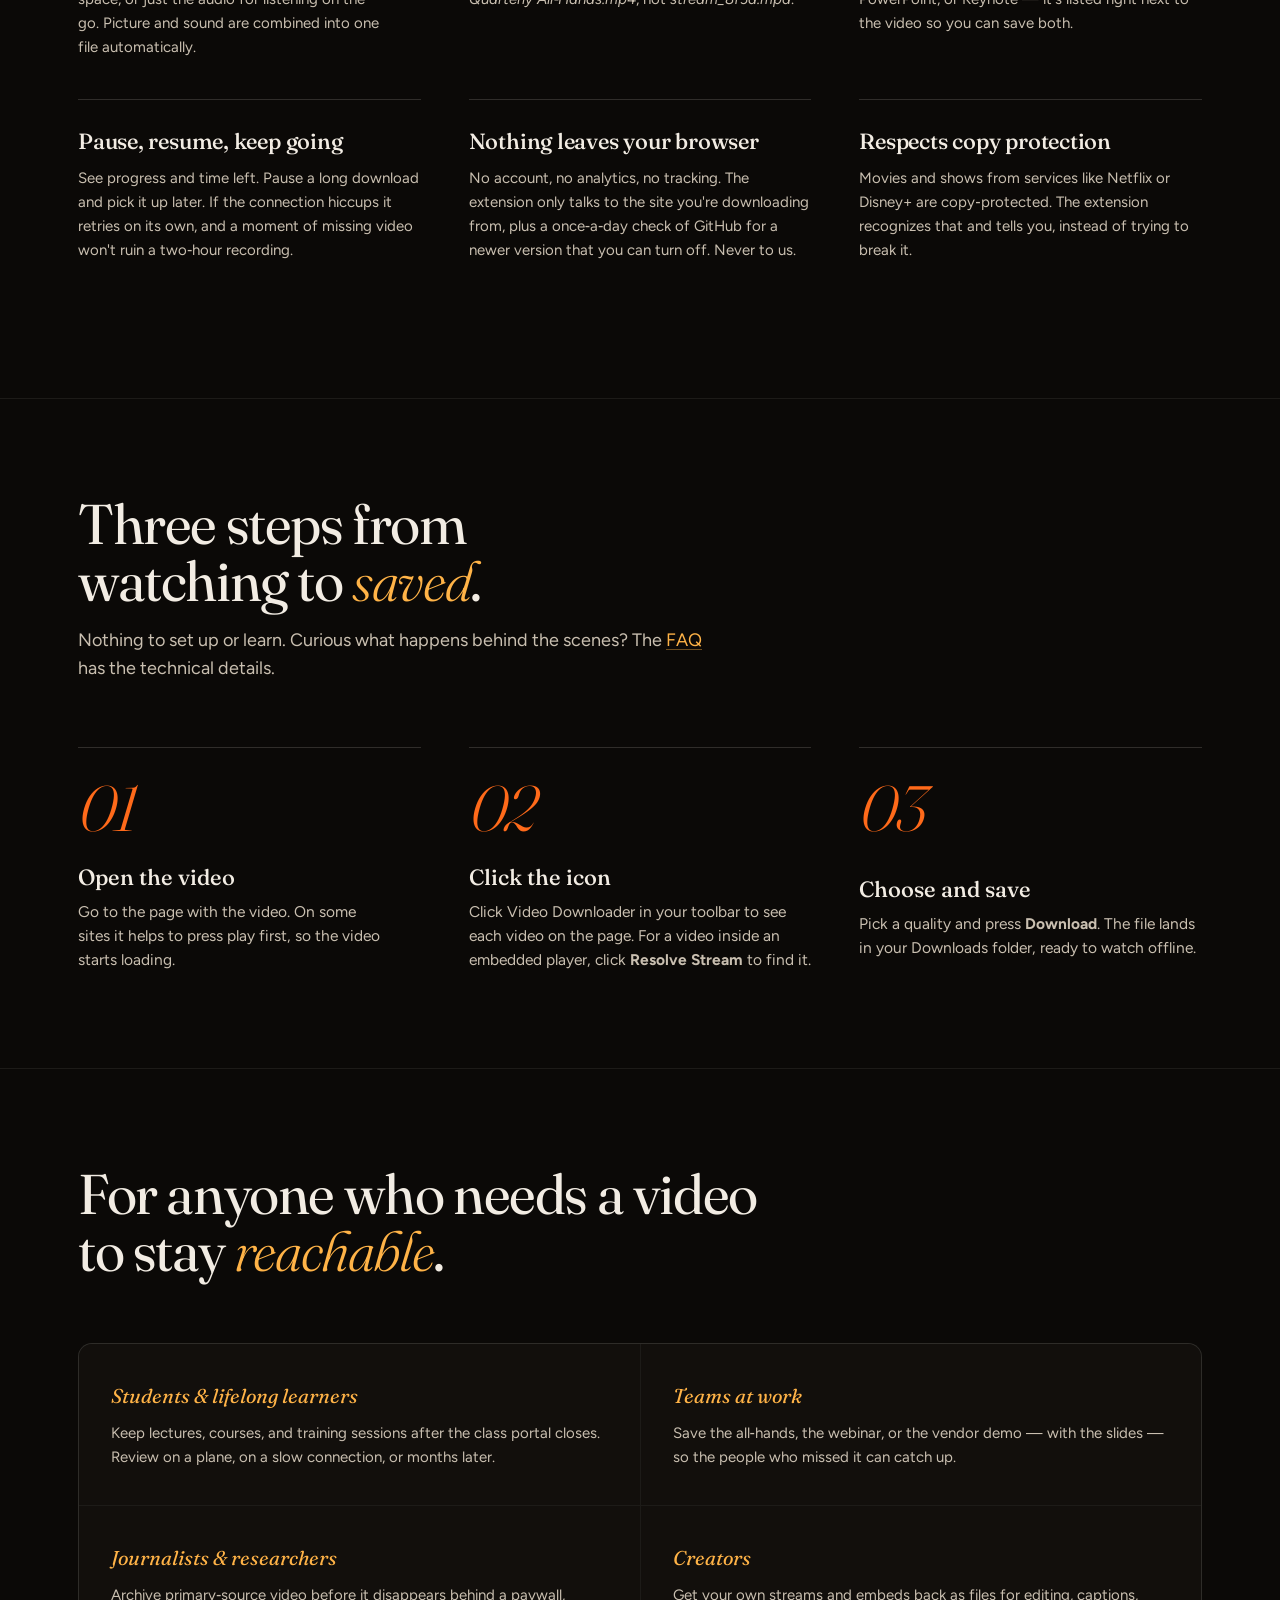
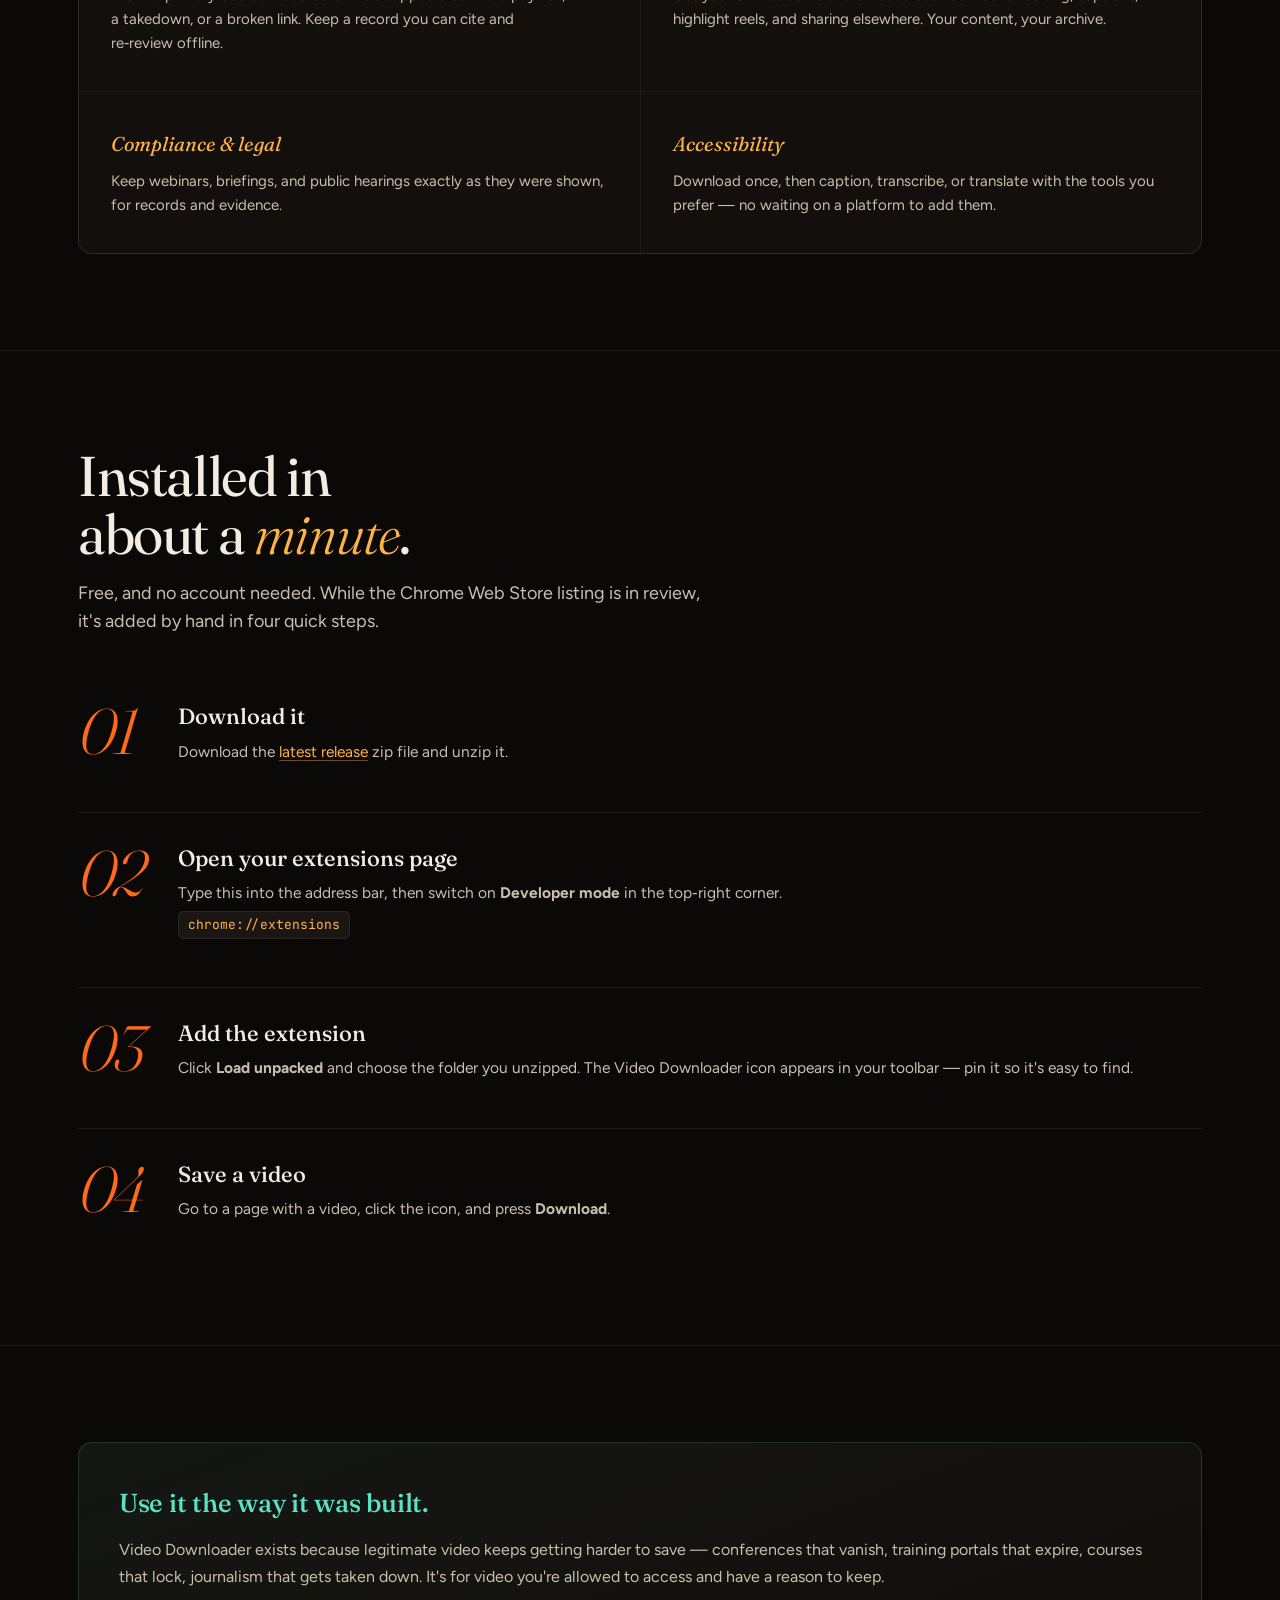
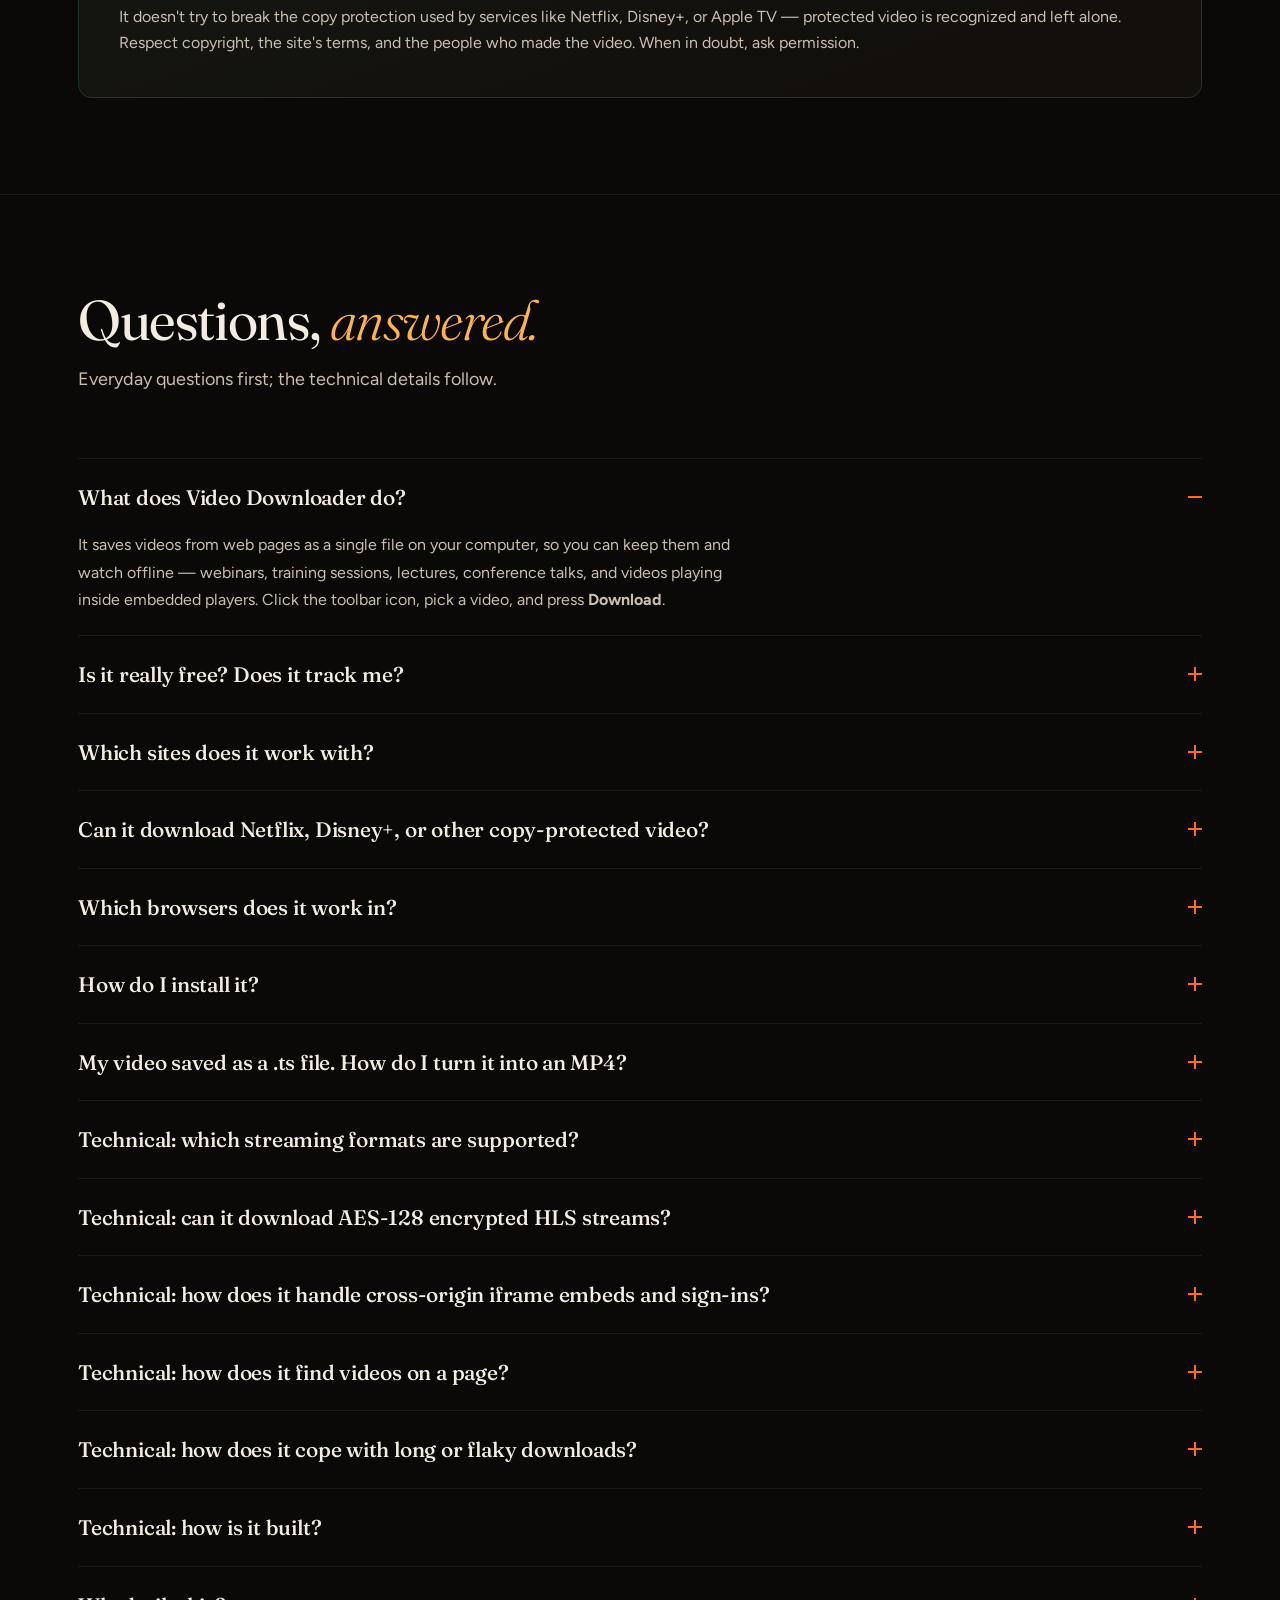
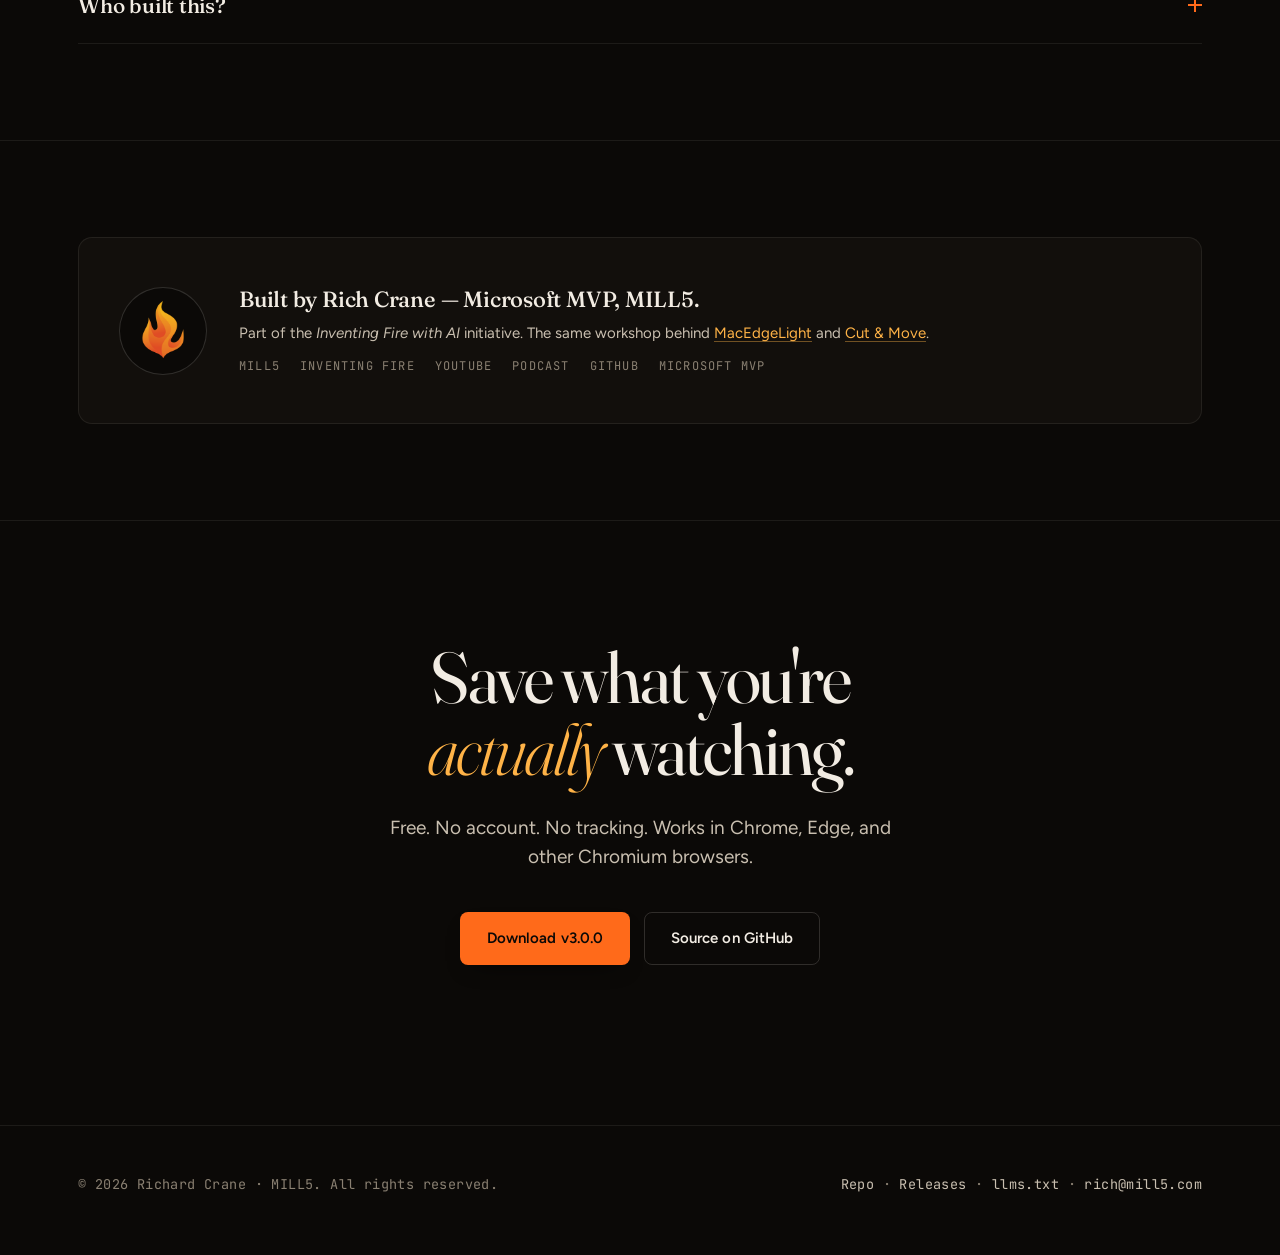
==== commit 7f4ba2e3: "Release 3.0.0 with an update-available indicator Bump to 3.0.0 (major: permission changes, Enhanced " ====
--- a/docs/index.html
+++ b/docs/index.html
@@ -61,7 +61,7 @@
   "name": "Video Downloader",
   "alternateName": "Inventing Fire Video Downloader",
   "description": "A Chrome (Manifest V3) extension that detects HTML5 video, HLS (.m3u8), DASH (.mpd), AES‑128 encrypted streams, fMP4/CMAF HLS, and cross‑origin iframe embeds — resolving Vimeo, Wistia, JW Player, Mux, Cloudflare Stream, Vidyard, and Panopto embeds through each platform's own player API — then downloads them for offline viewing. Includes segment‑level progress, automatic retries that skip a briefly unavailable segment, pause/resume/cancel, JWT and cookie authentication forwarding, and DRM detection for Widevine, PlayReady, and FairPlay.",
-  "softwareVersion": "2.4.4",
+  "softwareVersion": "3.0.0",
   "applicationCategory": "BrowserApplication",
   "applicationSubCategory": "Chrome Extension",
   "operatingSystem": "Chrome 114+, Edge 114+, Brave, Arc, Vivaldi (any Chromium browser supporting Manifest V3)",
@@ -88,7 +88,7 @@
   "url": "https://chiefinnovator.github.io/videodownloader/",
   "downloadUrl": "https://github.com/ChiefInnovator/videodownloader/releases/latest",
   "installUrl": "https://chiefinnovator.github.io/videodownloader/#install",
-  "releaseNotes": "https://github.com/ChiefInnovator/videodownloader/releases/tag/v2.4.4",
+  "releaseNotes": "https://github.com/ChiefInnovator/videodownloader/releases/tag/v3.0.0",
   "fileSize": "68 KB",
   "isAccessibleForFree": true,
   "datePublished": "2026-03-26",
@@ -996,7 +996,7 @@
           <div class="hero-cta">
             <a class="btn btn-primary" href="https://github.com/ChiefInnovator/videodownloader/releases/latest" rel="noopener">
               <svg viewBox="0 0 24 24" fill="none" stroke="currentColor" stroke-width="2" stroke-linecap="round" stroke-linejoin="round" aria-hidden="true"><path d="M12 4v11m0 0l-4.5-4.5M12 15l4.5-4.5M5 20h14"/></svg>
-              Download v2.4.4
+              Download v3.0.0
             </a>
             <a class="btn btn-secondary" href="https://github.com/ChiefInnovator/videodownloader" rel="noopener">
               <svg viewBox="0 0 24 24" fill="currentColor" aria-hidden="true"><path d="M12 .5C5.65.5.5 5.65.5 12c0 5.08 3.29 9.39 7.86 10.91.58.1.79-.25.79-.56v-2c-3.2.7-3.88-1.37-3.88-1.37-.53-1.34-1.29-1.7-1.29-1.7-1.05-.72.08-.7.08-.7 1.16.08 1.77 1.19 1.77 1.19 1.04 1.77 2.72 1.26 3.38.96.1-.75.41-1.26.74-1.55-2.55-.29-5.23-1.28-5.23-5.68 0-1.26.45-2.28 1.18-3.09-.12-.29-.51-1.46.11-3.05 0 0 .97-.31 3.18 1.18.92-.26 1.91-.39 2.9-.39.98 0 1.98.13 2.9.39 2.2-1.49 3.17-1.18 3.17-1.18.63 1.59.24 2.76.12 3.05.74.81 1.18 1.83 1.18 3.09 0 4.41-2.69 5.38-5.25 5.67.42.36.79 1.07.79 2.16v3.2c0 .31.21.67.8.56C20.22 21.39 23.5 17.08 23.5 12 23.5 5.65 18.35.5 12 .5z"/></svg>
@@ -1069,7 +1069,7 @@
         </div>
         <div class="feature">
           <h3>Nothing leaves your browser</h3>
-          <p>No account, no analytics, no tracking. The extension only talks to the site you're downloading from — never to us.</p>
+          <p>No account, no analytics, no tracking. The extension only talks to the site you're downloading from, plus a once‑a‑day check of GitHub for a newer version that you can turn off. Never to us.</p>
         </div>
         <div class="feature">
           <h3>Respects copy protection</h3>
@@ -1302,7 +1302,7 @@
       <h2>Save what you're<br><em>actually</em> watching.</h2>
       <p>Free. No account. No tracking. Works in Chrome, Edge, and other Chromium browsers.</p>
       <div class="hero-cta" style="justify-content:center">
-        <a class="btn btn-primary" href="https://github.com/ChiefInnovator/videodownloader/releases/latest" rel="noopener">Download v2.4.4</a>
+        <a class="btn btn-primary" href="https://github.com/ChiefInnovator/videodownloader/releases/latest" rel="noopener">Download v3.0.0</a>
         <a class="btn btn-secondary" href="https://github.com/ChiefInnovator/videodownloader" rel="noopener">Source on GitHub</a>
       </div>
     </div>
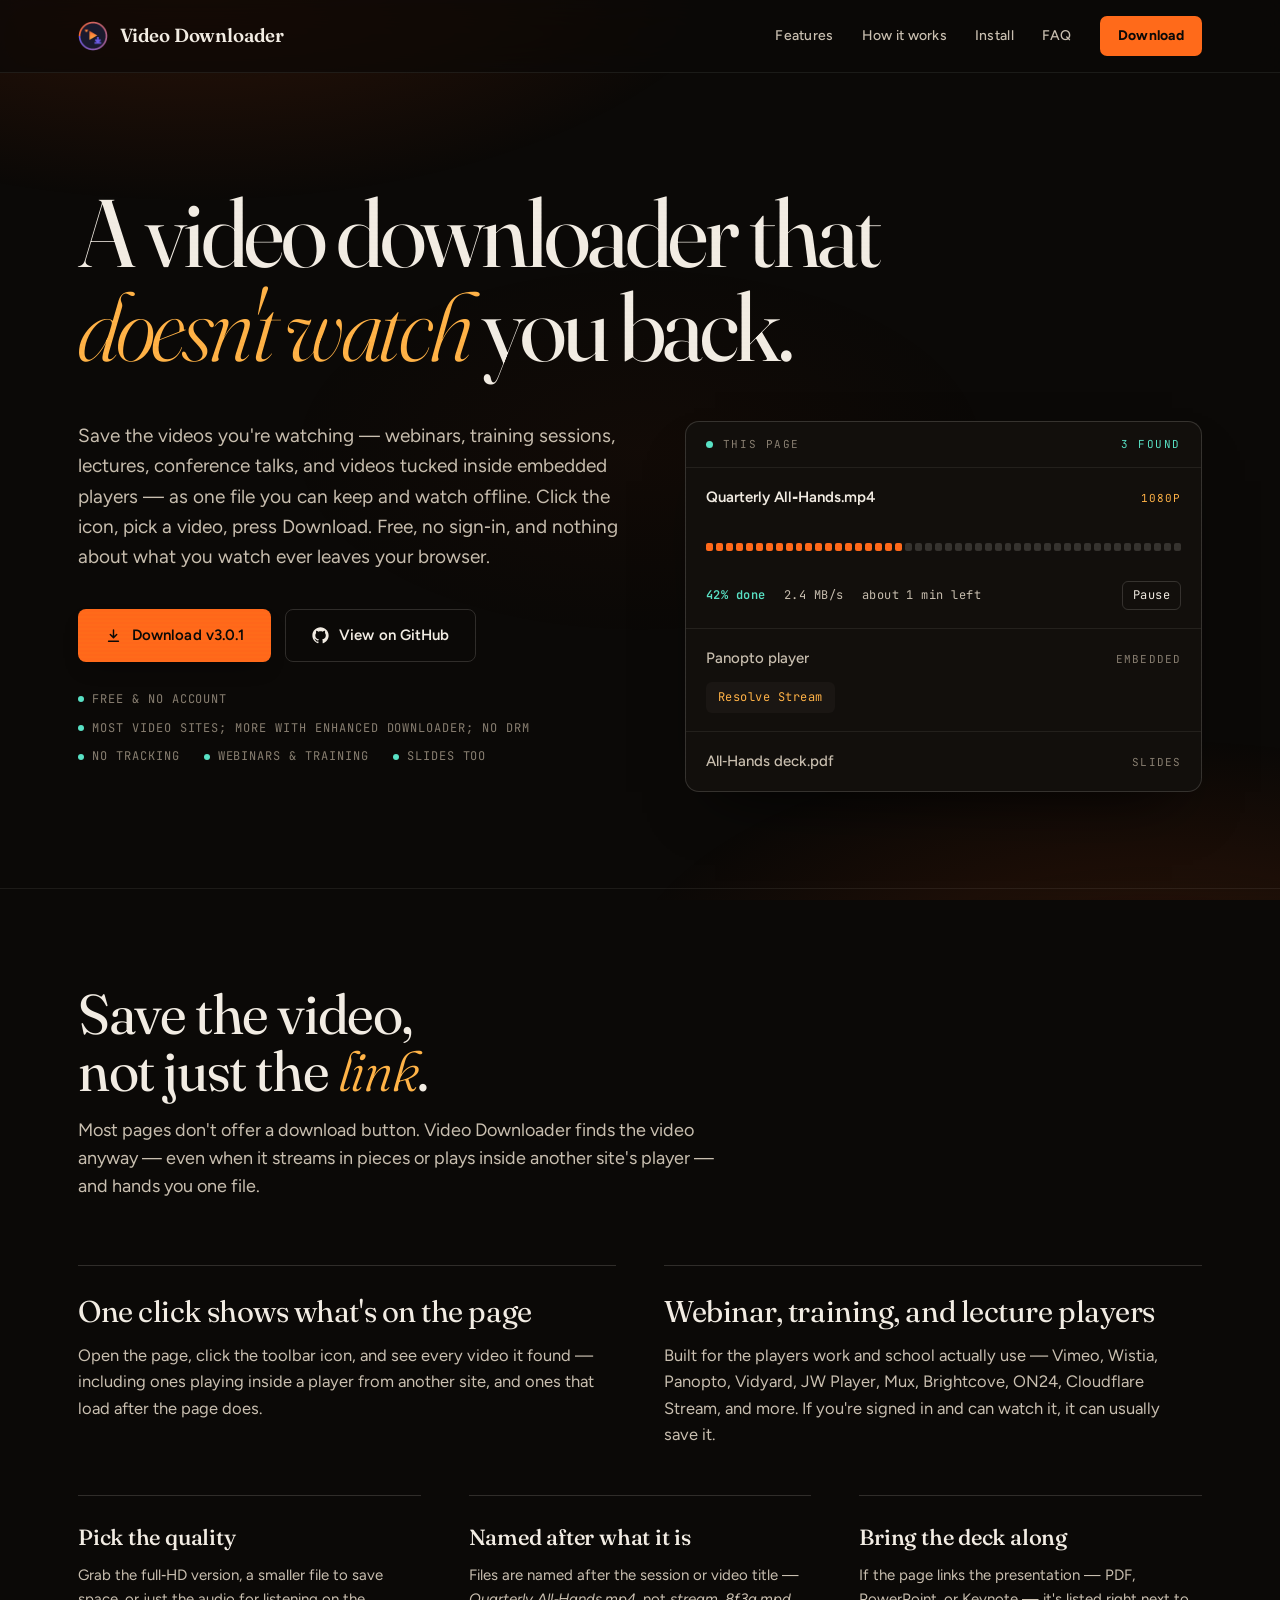
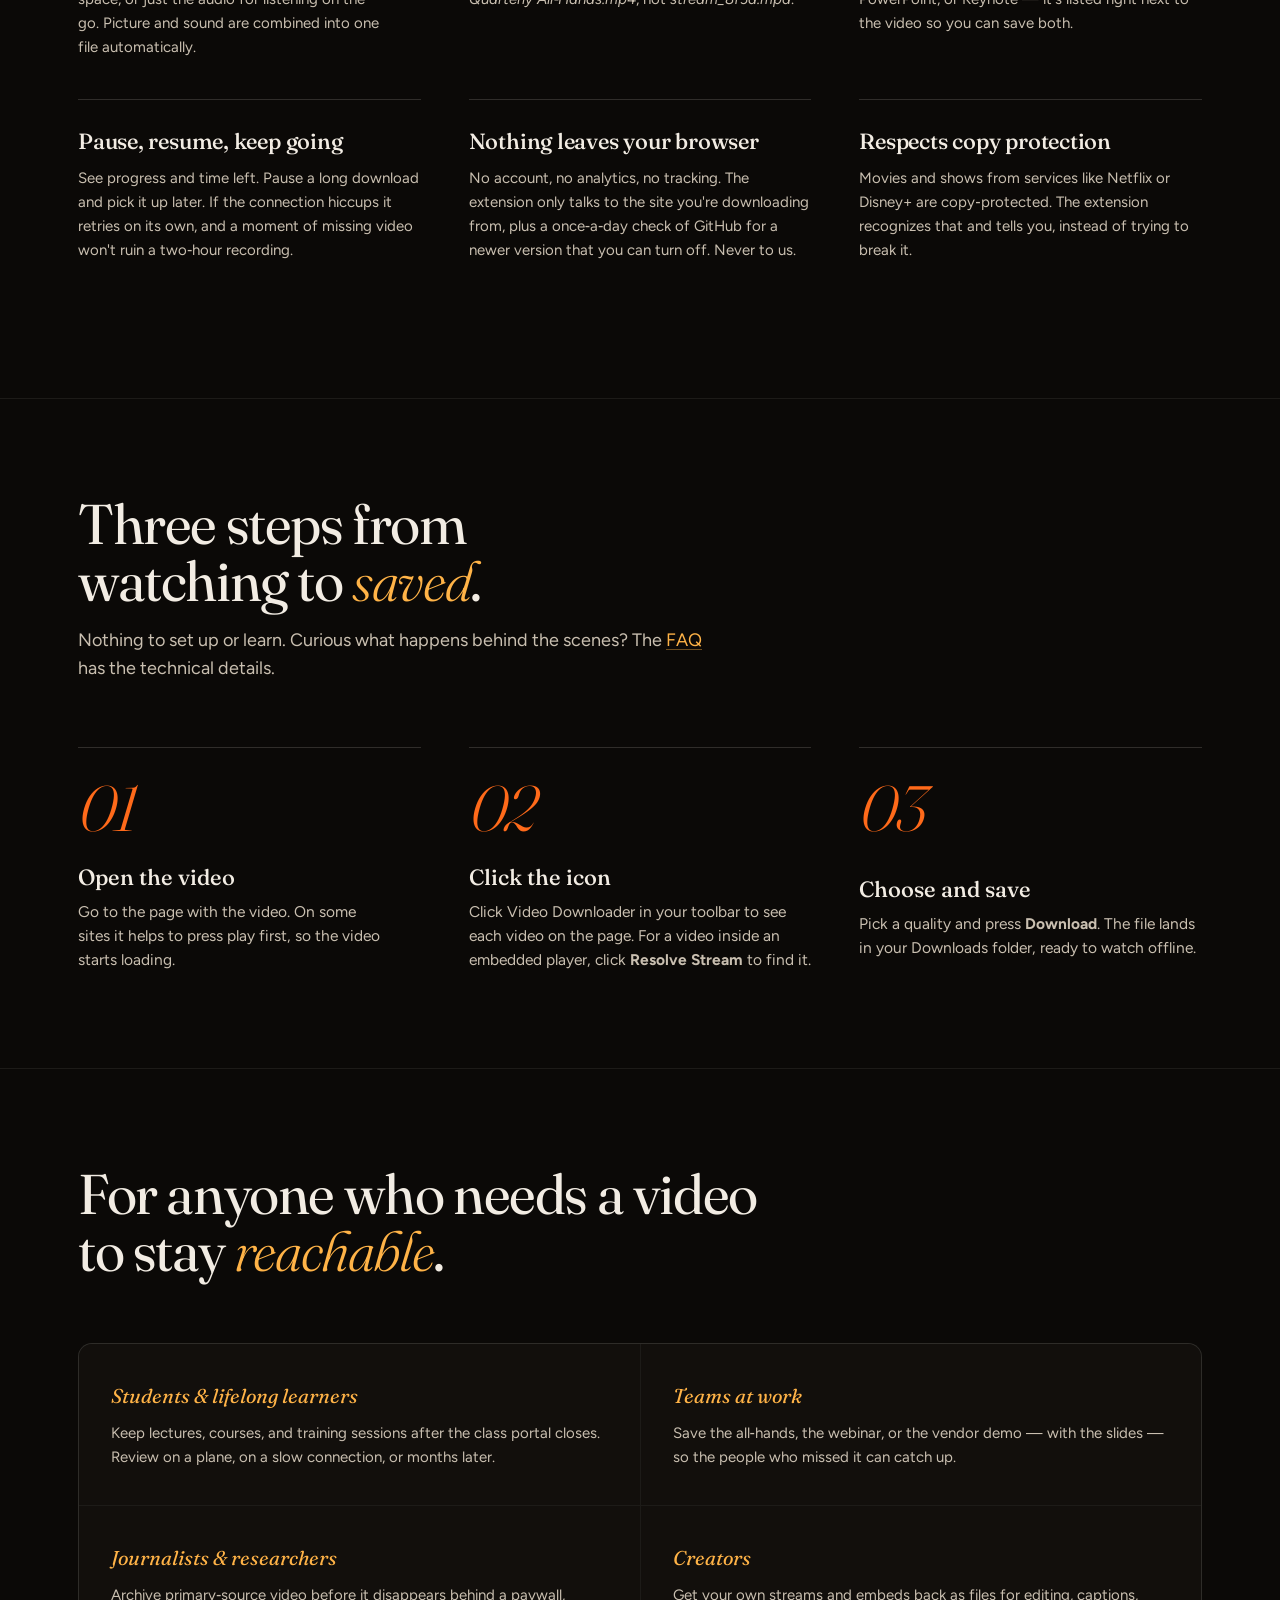
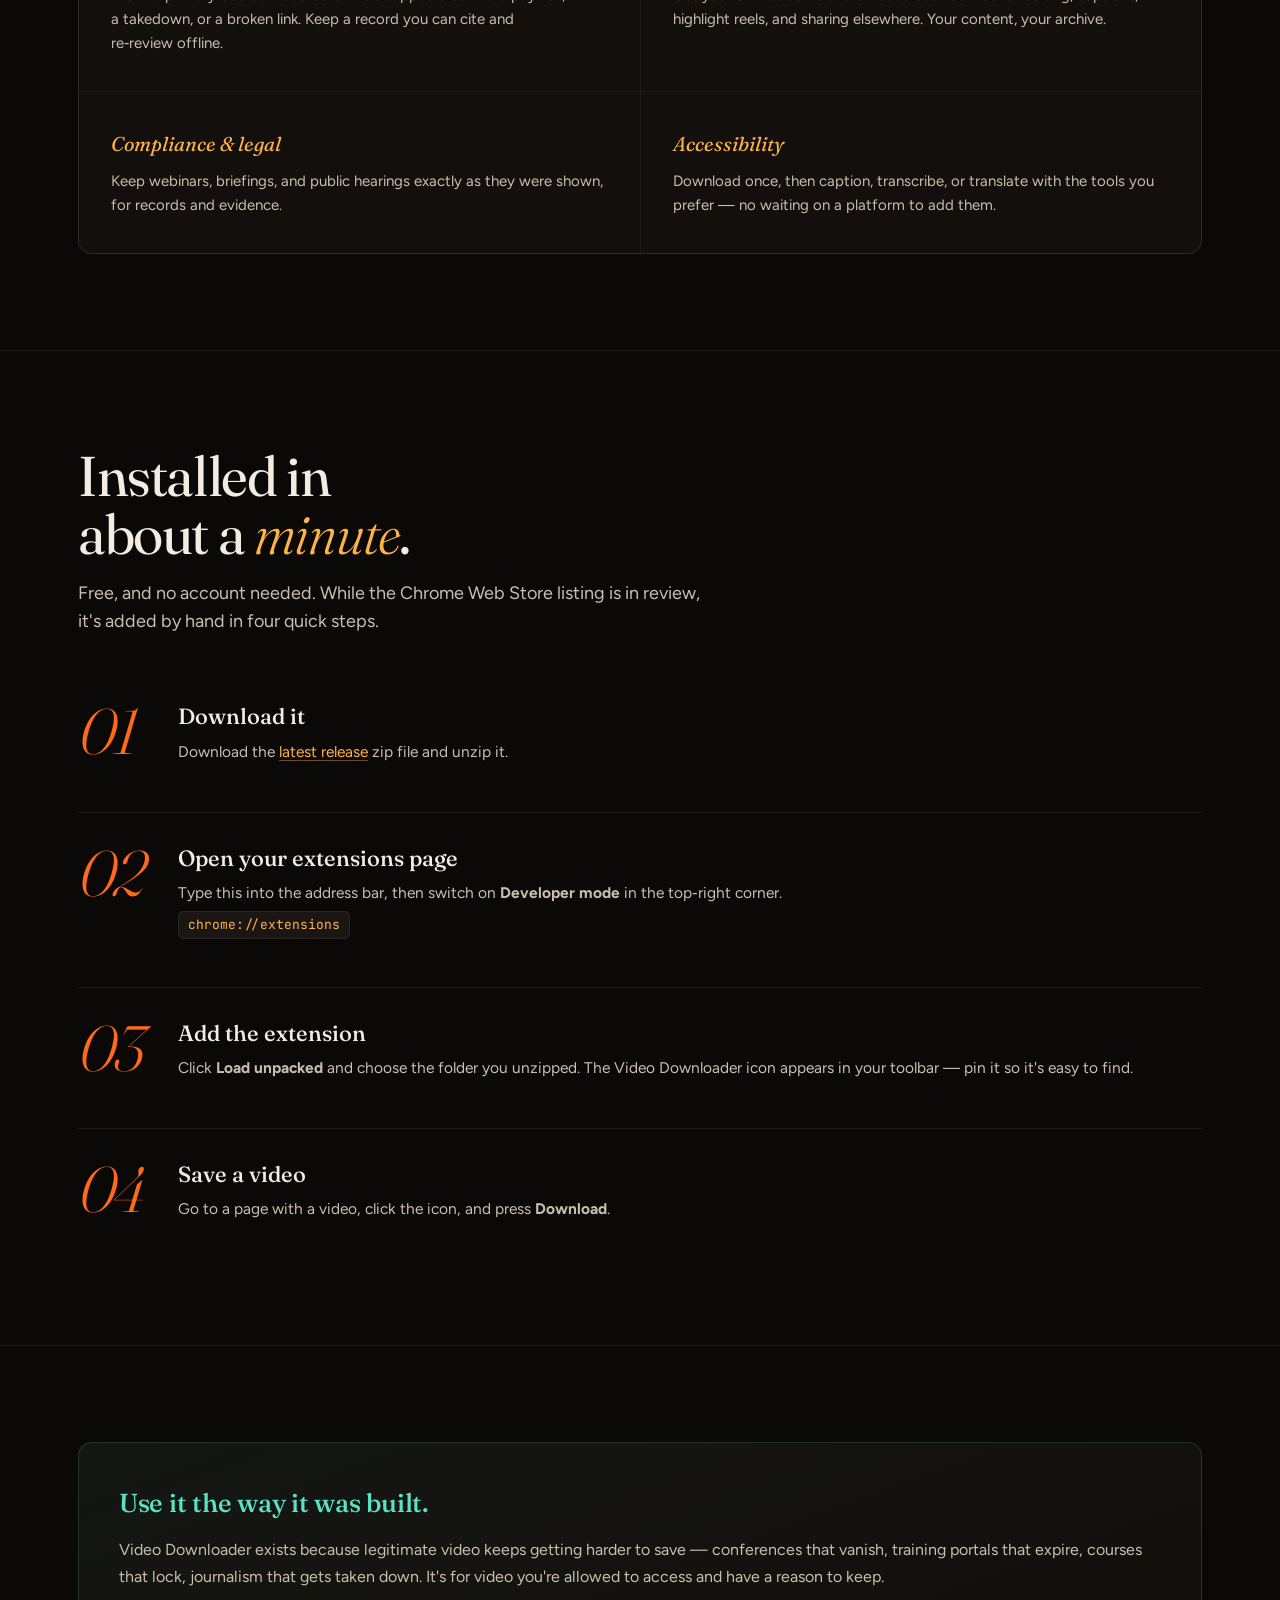
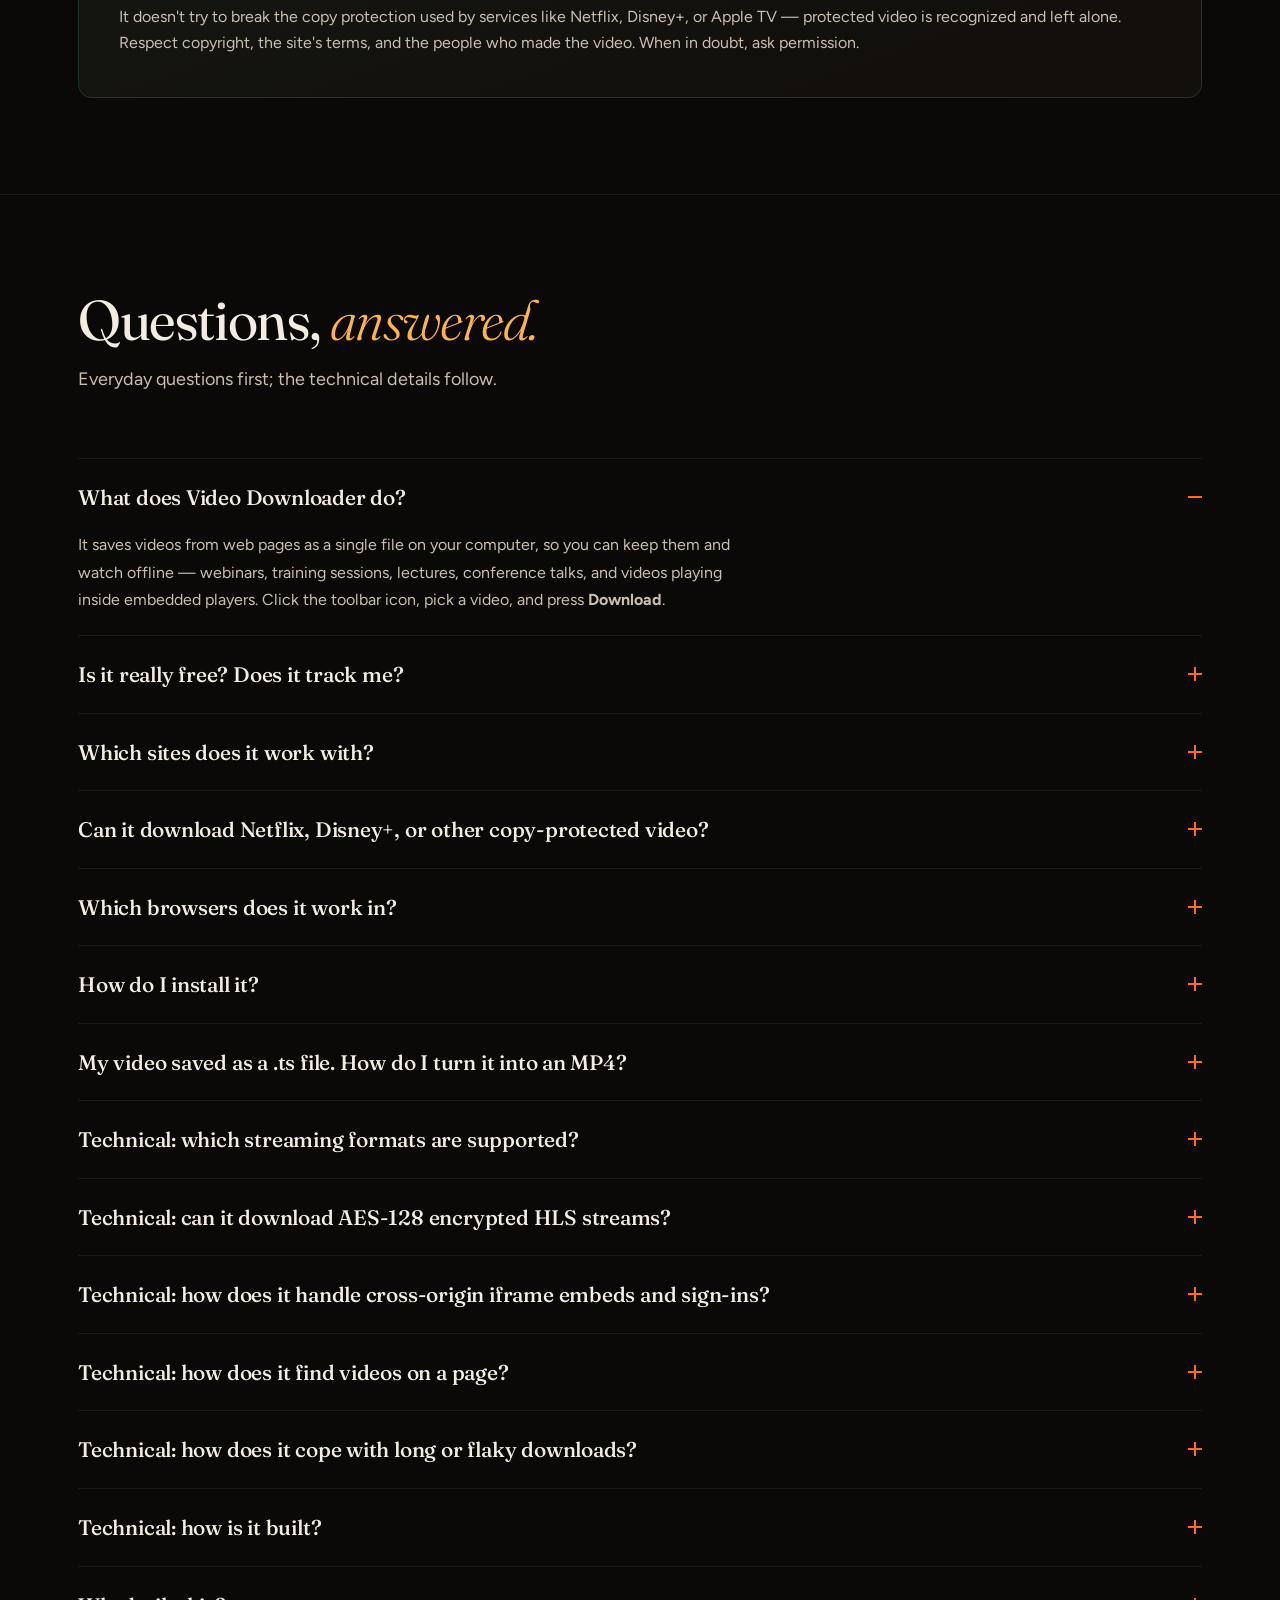
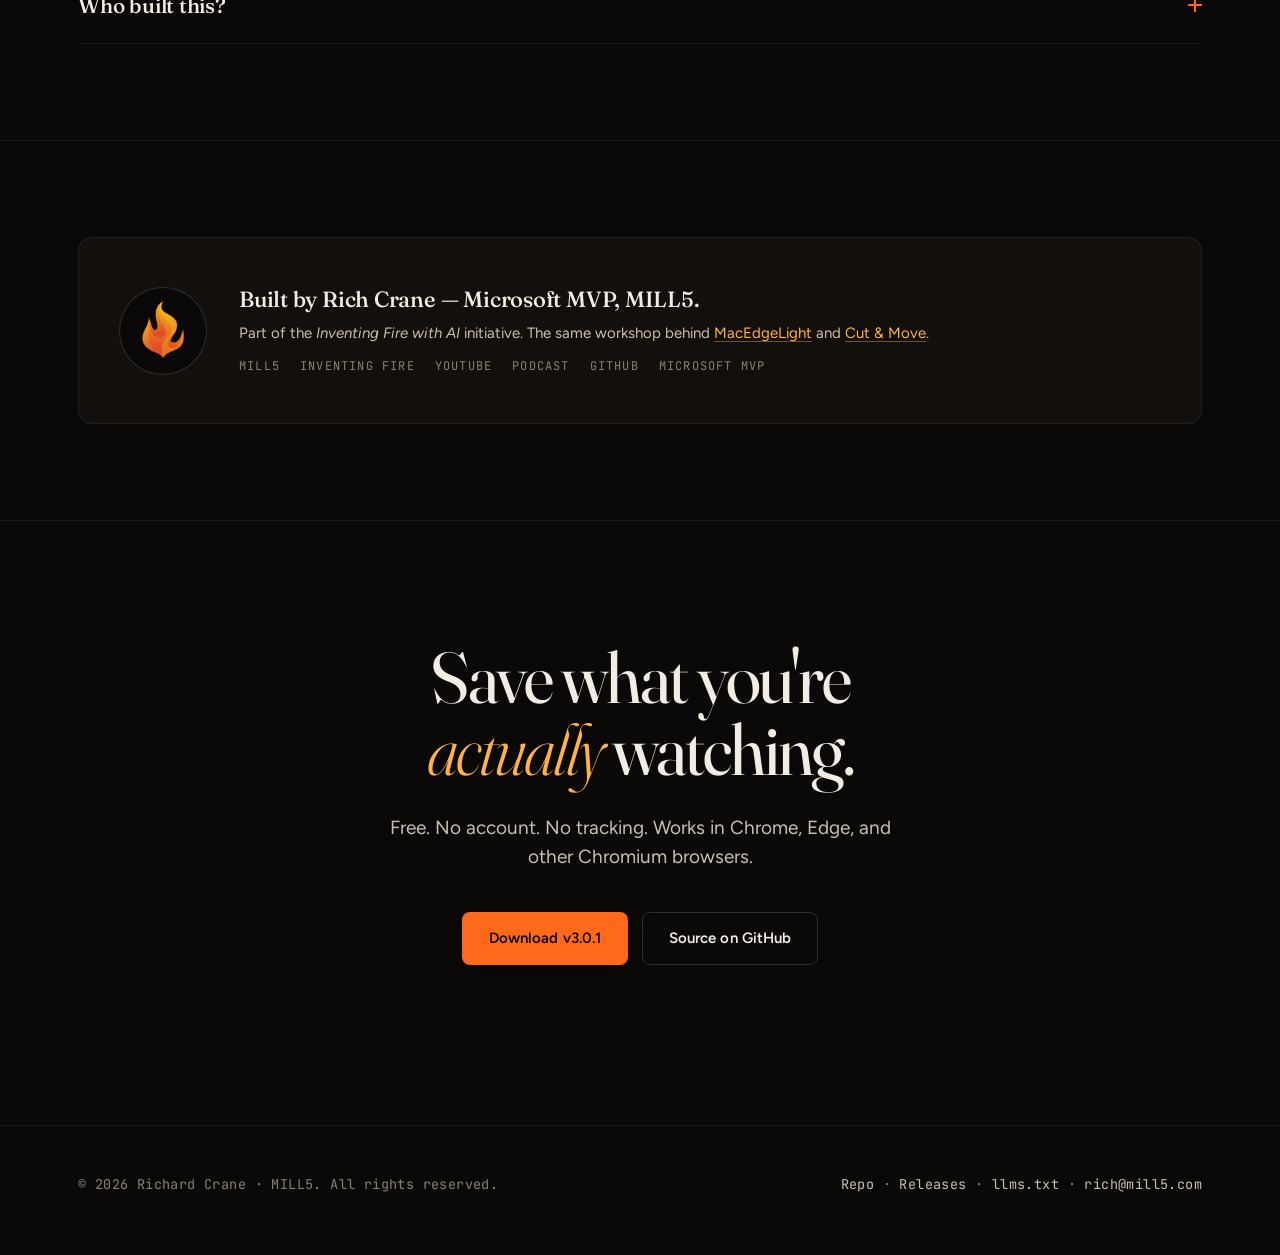
==== commit 1ecbe460: "Release 3.0.1: list only the watched video on youtube.com; plain-language yt-dlp errors On youtube.c" ====
--- a/docs/index.html
+++ b/docs/index.html
@@ -61,7 +61,7 @@
   "name": "Video Downloader",
   "alternateName": "Inventing Fire Video Downloader",
   "description": "A Chrome (Manifest V3) extension that detects HTML5 video, HLS (.m3u8), DASH (.mpd), AES‑128 encrypted streams, fMP4/CMAF HLS, and cross‑origin iframe embeds — resolving Vimeo, Wistia, JW Player, Mux, Cloudflare Stream, Vidyard, and Panopto embeds through each platform's own player API — then downloads them for offline viewing. Includes segment‑level progress, automatic retries that skip a briefly unavailable segment, pause/resume/cancel, JWT and cookie authentication forwarding, and DRM detection for Widevine, PlayReady, and FairPlay.",
-  "softwareVersion": "3.0.0",
+  "softwareVersion": "3.0.1",
   "applicationCategory": "BrowserApplication",
   "applicationSubCategory": "Chrome Extension",
   "operatingSystem": "Chrome 114+, Edge 114+, Brave, Arc, Vivaldi (any Chromium browser supporting Manifest V3)",
@@ -88,11 +88,11 @@
   "url": "https://chiefinnovator.github.io/videodownloader/",
   "downloadUrl": "https://github.com/ChiefInnovator/videodownloader/releases/latest",
   "installUrl": "https://chiefinnovator.github.io/videodownloader/#install",
-  "releaseNotes": "https://github.com/ChiefInnovator/videodownloader/releases/tag/v3.0.0",
+  "releaseNotes": "https://github.com/ChiefInnovator/videodownloader/releases/tag/v3.0.1",
   "fileSize": "68 KB",
   "isAccessibleForFree": true,
   "datePublished": "2026-03-26",
-  "dateModified": "2026-11-02",
+  "dateModified": "2026-11-15",
   "softwareRequirements": "Chromium 114+ with Manifest V3 support",
   "featureList": [
     "Automatic HTML5 <video> element detection",
@@ -996,7 +996,7 @@
           <div class="hero-cta">
             <a class="btn btn-primary" href="https://github.com/ChiefInnovator/videodownloader/releases/latest" rel="noopener">
               <svg viewBox="0 0 24 24" fill="none" stroke="currentColor" stroke-width="2" stroke-linecap="round" stroke-linejoin="round" aria-hidden="true"><path d="M12 4v11m0 0l-4.5-4.5M12 15l4.5-4.5M5 20h14"/></svg>
-              Download v3.0.0
+              Download v3.0.1
             </a>
             <a class="btn btn-secondary" href="https://github.com/ChiefInnovator/videodownloader" rel="noopener">
               <svg viewBox="0 0 24 24" fill="currentColor" aria-hidden="true"><path d="M12 .5C5.65.5.5 5.65.5 12c0 5.08 3.29 9.39 7.86 10.91.58.1.79-.25.79-.56v-2c-3.2.7-3.88-1.37-3.88-1.37-.53-1.34-1.29-1.7-1.29-1.7-1.05-.72.08-.7.08-.7 1.16.08 1.77 1.19 1.77 1.19 1.04 1.77 2.72 1.26 3.38.96.1-.75.41-1.26.74-1.55-2.55-.29-5.23-1.28-5.23-5.68 0-1.26.45-2.28 1.18-3.09-.12-.29-.51-1.46.11-3.05 0 0 .97-.31 3.18 1.18.92-.26 1.91-.39 2.9-.39.98 0 1.98.13 2.9.39 2.2-1.49 3.17-1.18 3.17-1.18.63 1.59.24 2.76.12 3.05.74.81 1.18 1.83 1.18 3.09 0 4.41-2.69 5.38-5.25 5.67.42.36.79 1.07.79 2.16v3.2c0 .31.21.67.8.56C20.22 21.39 23.5 17.08 23.5 12 23.5 5.65 18.35.5 12 .5z"/></svg>
@@ -1302,7 +1302,7 @@
       <h2>Save what you're<br><em>actually</em> watching.</h2>
       <p>Free. No account. No tracking. Works in Chrome, Edge, and other Chromium browsers.</p>
       <div class="hero-cta" style="justify-content:center">
-        <a class="btn btn-primary" href="https://github.com/ChiefInnovator/videodownloader/releases/latest" rel="noopener">Download v3.0.0</a>
+        <a class="btn btn-primary" href="https://github.com/ChiefInnovator/videodownloader/releases/latest" rel="noopener">Download v3.0.1</a>
         <a class="btn btn-secondary" href="https://github.com/ChiefInnovator/videodownloader" rel="noopener">Source on GitHub</a>
       </div>
     </div>
